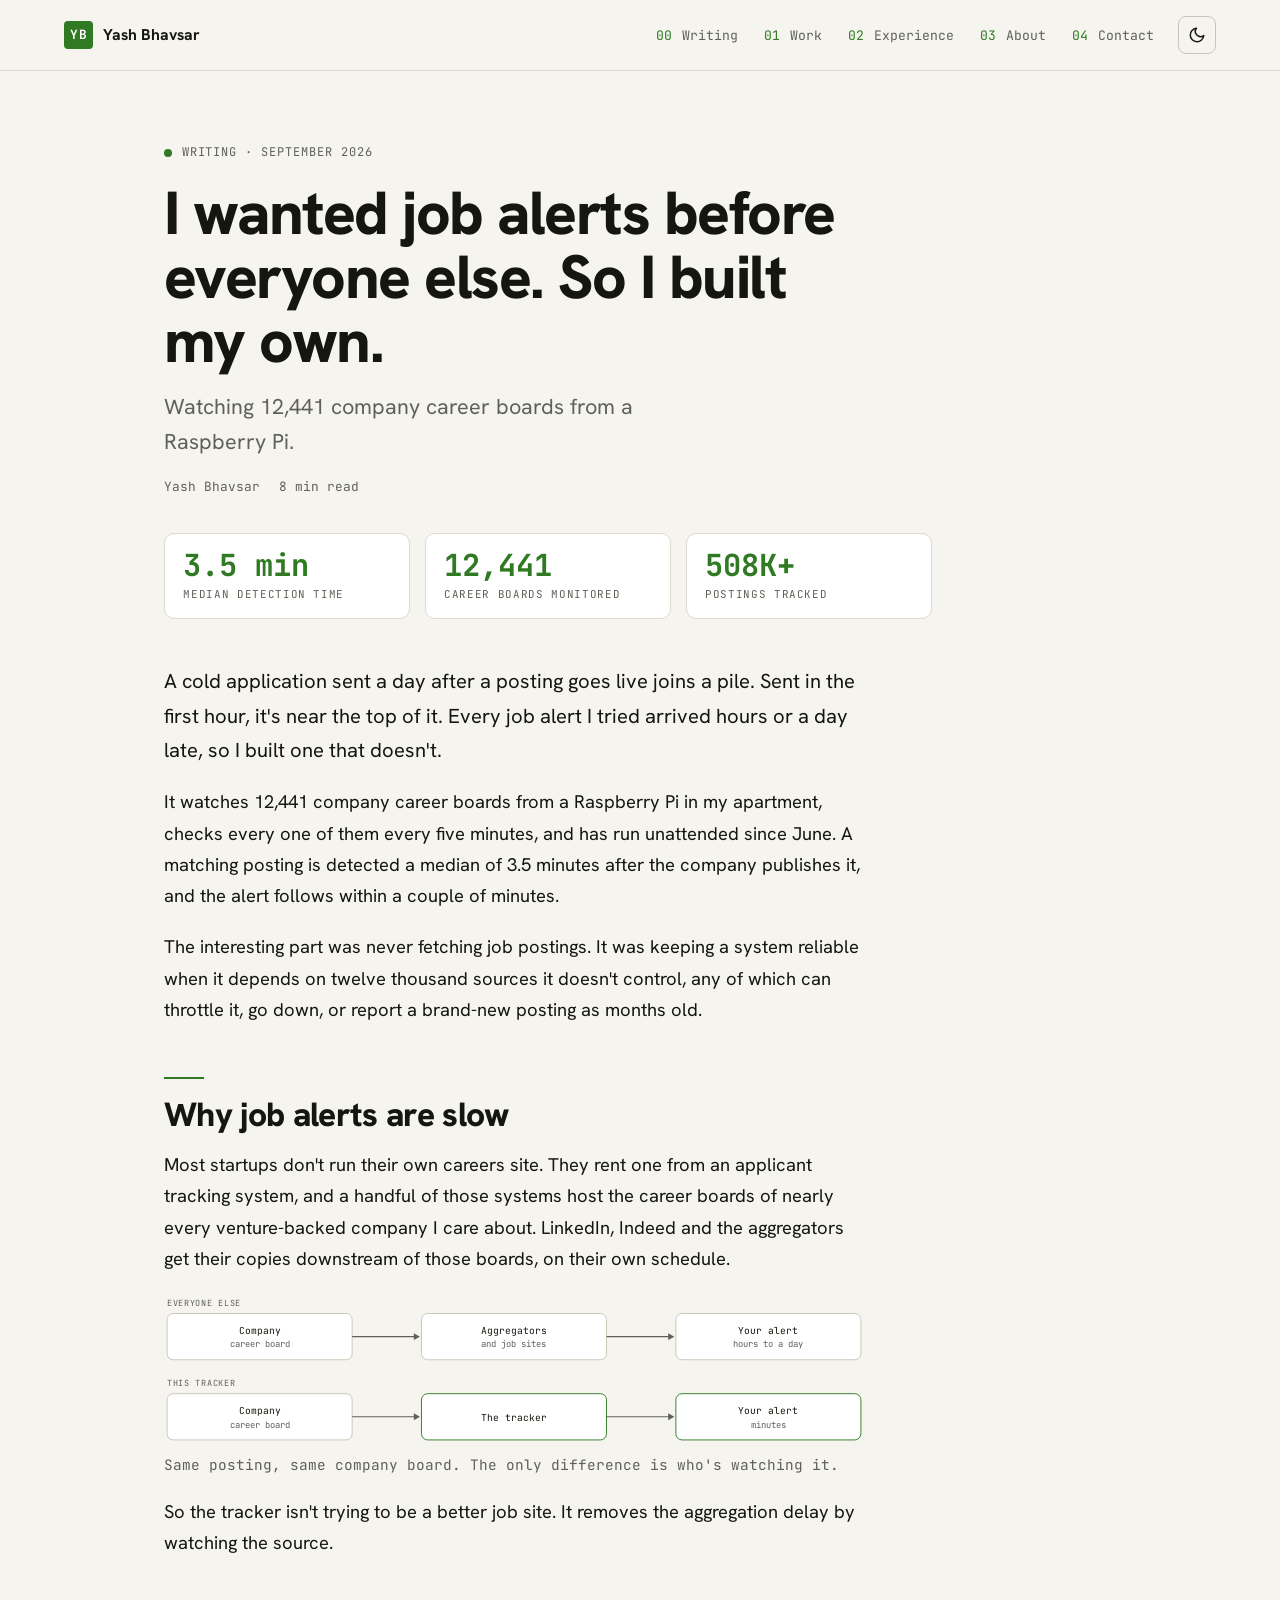
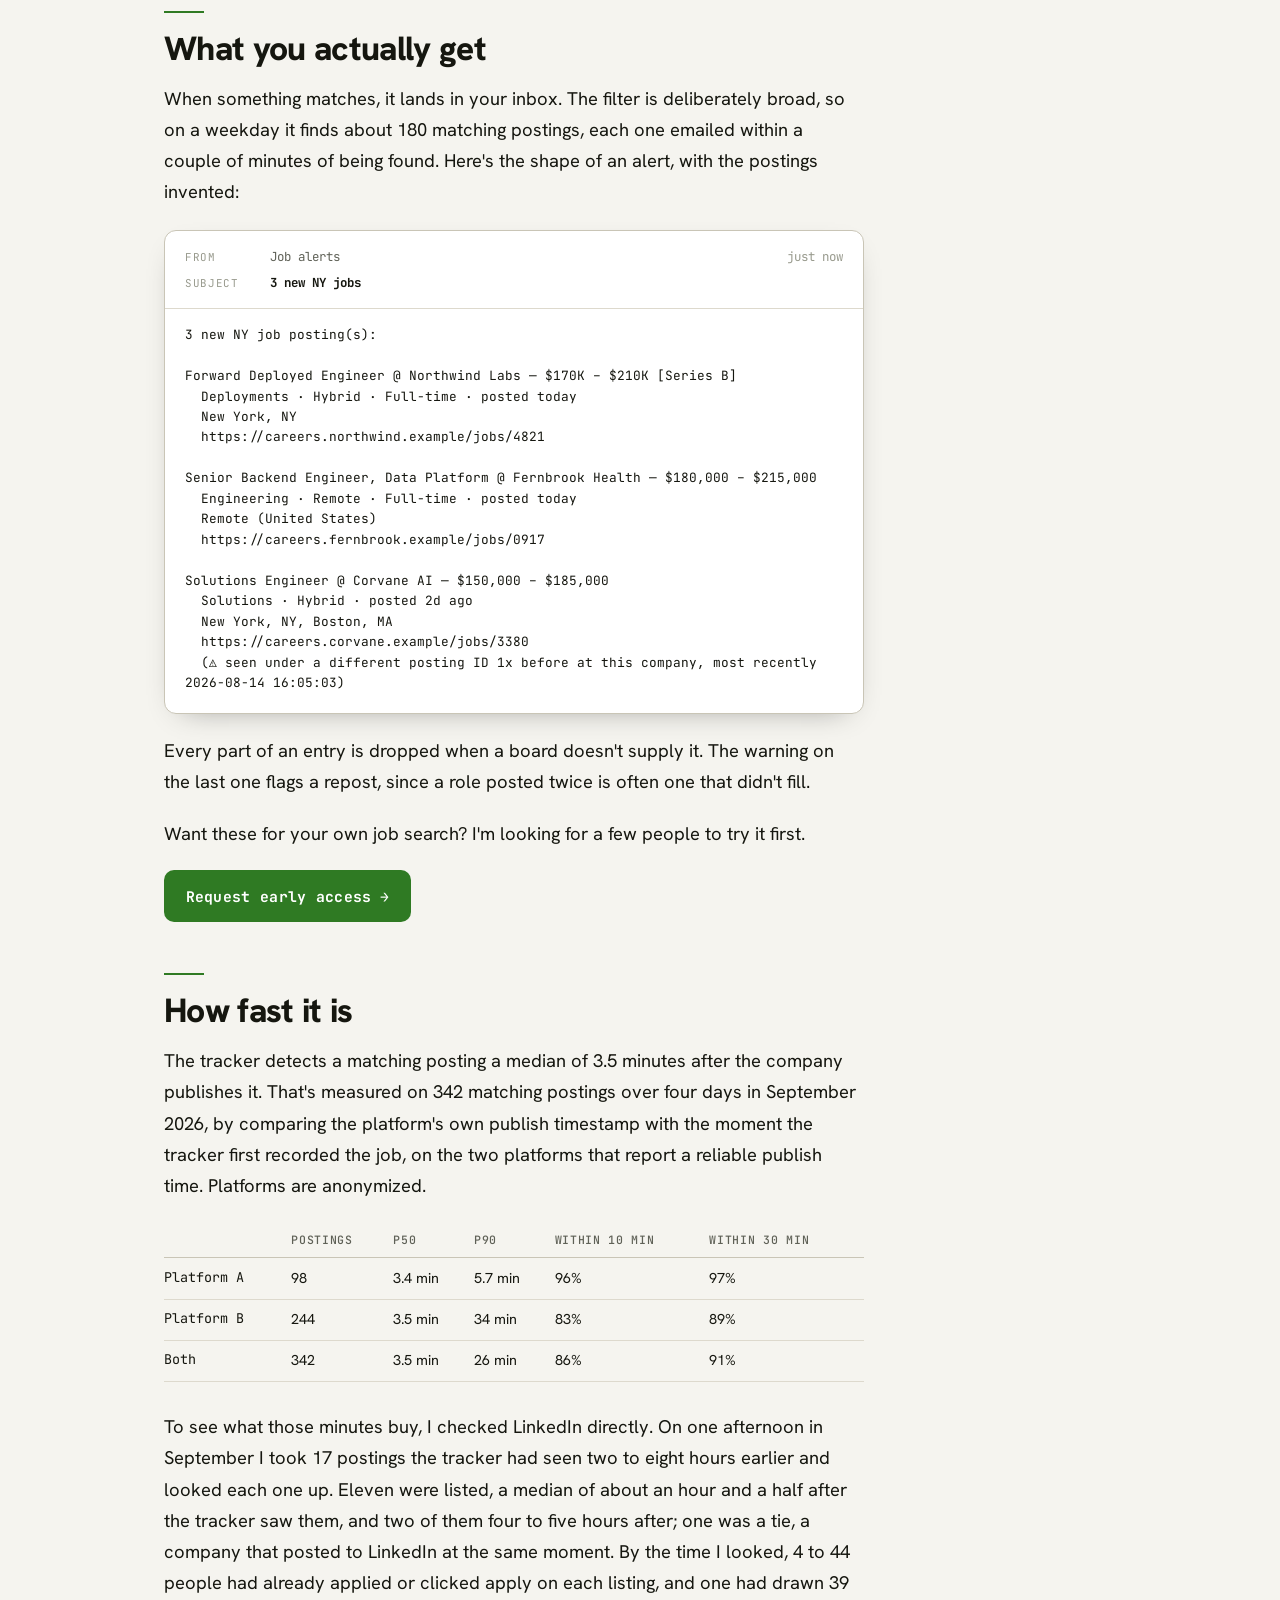
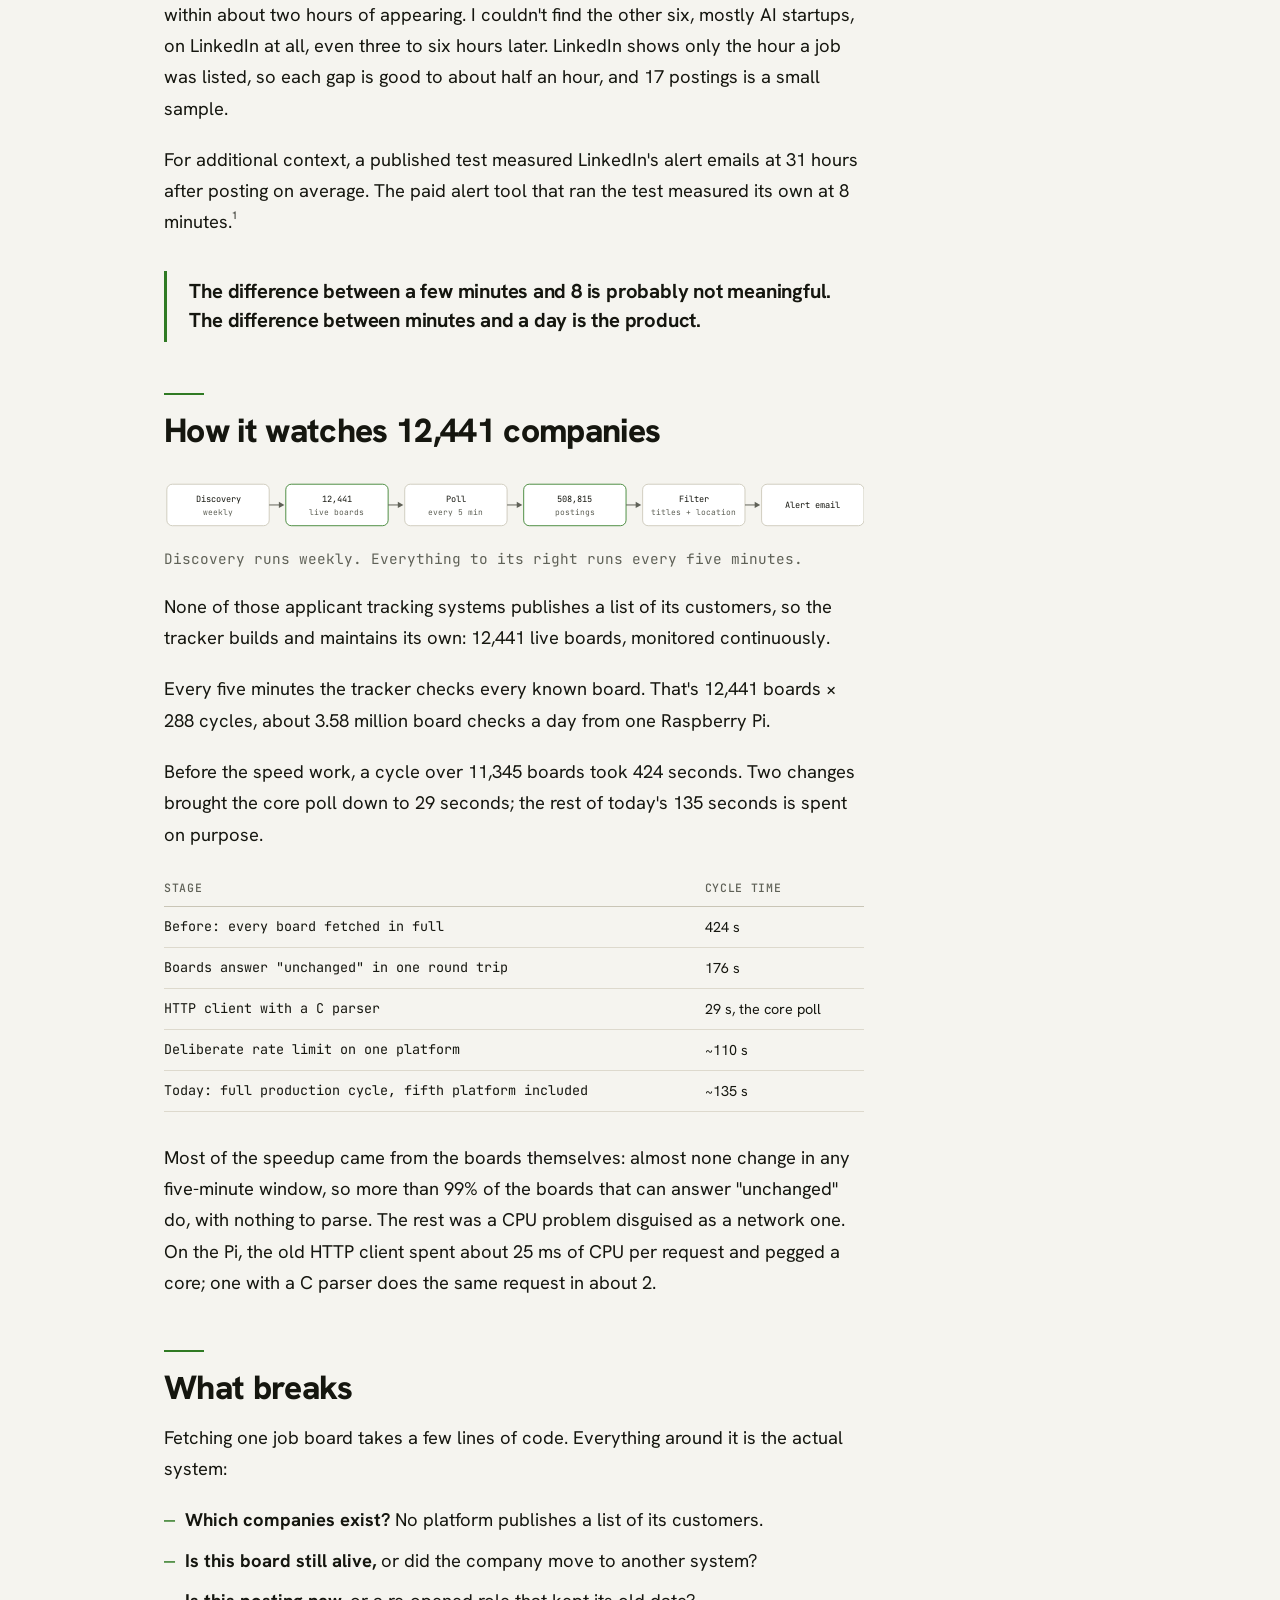
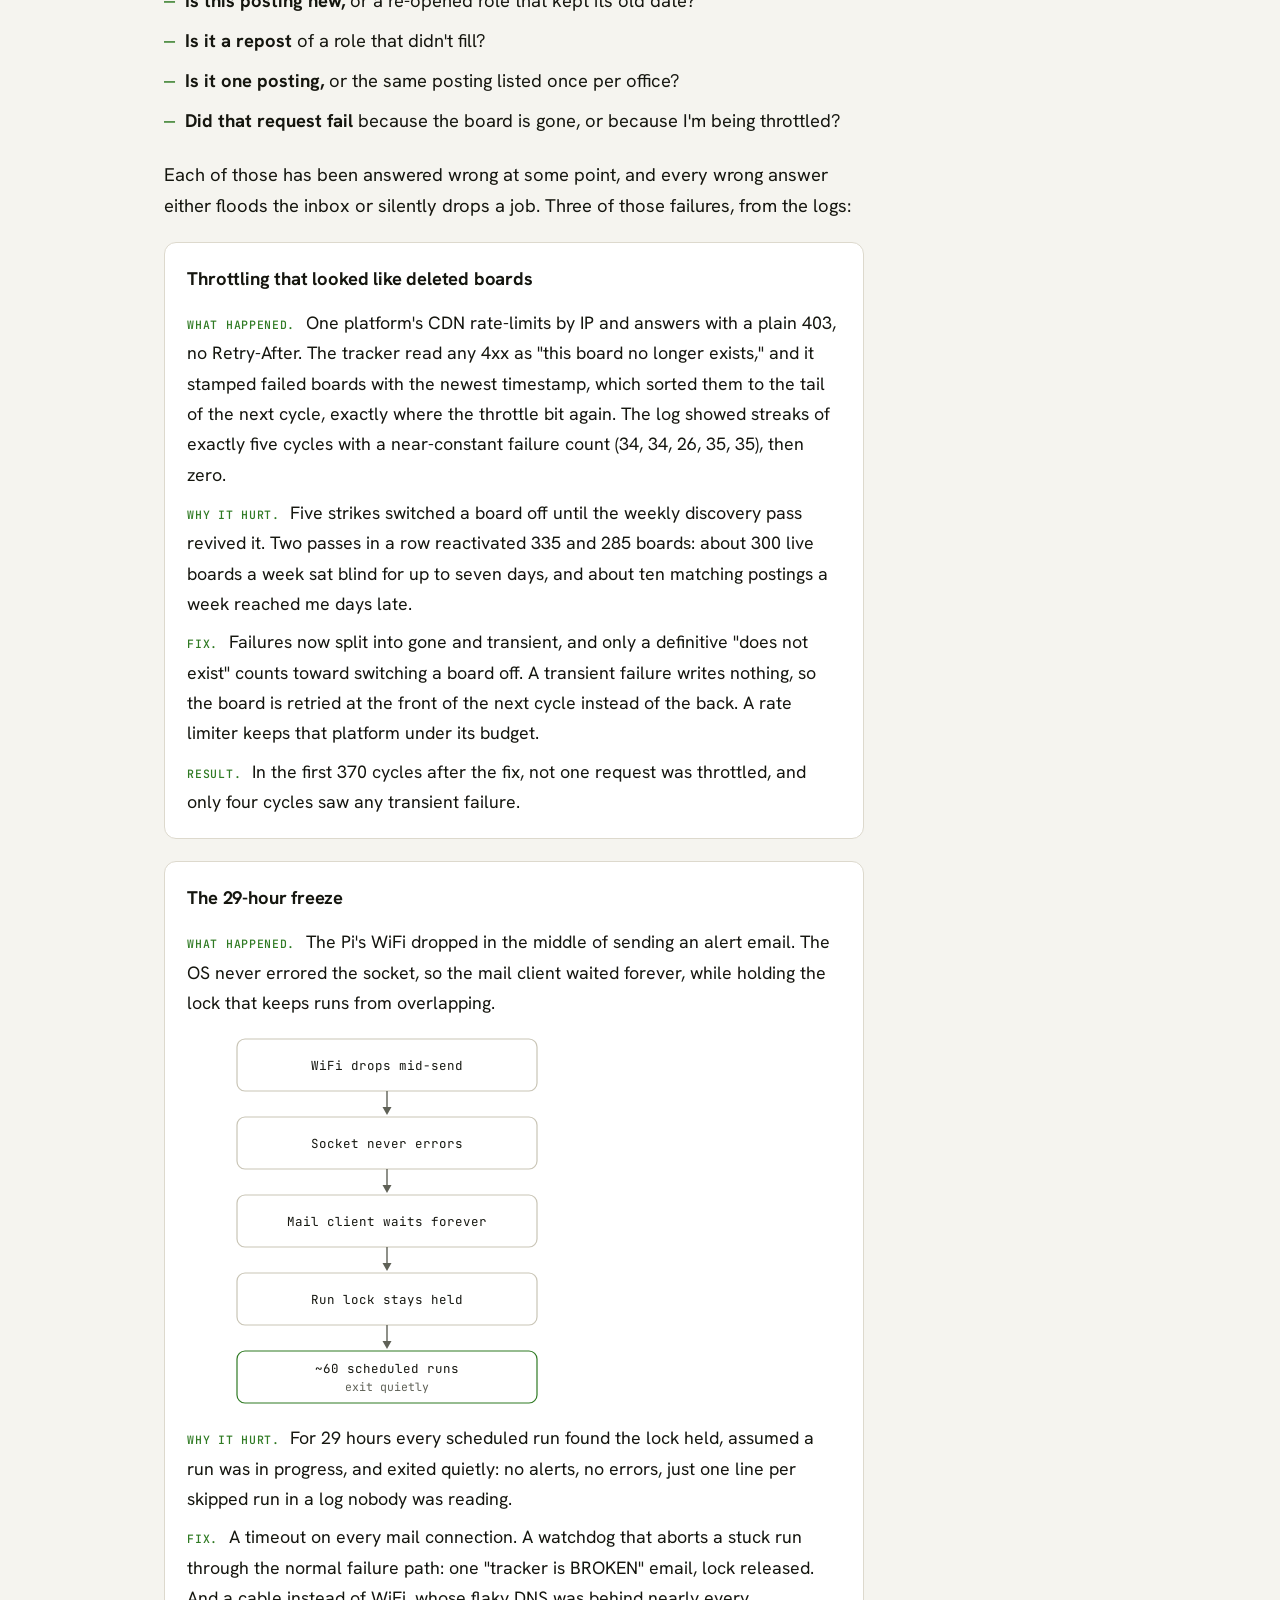
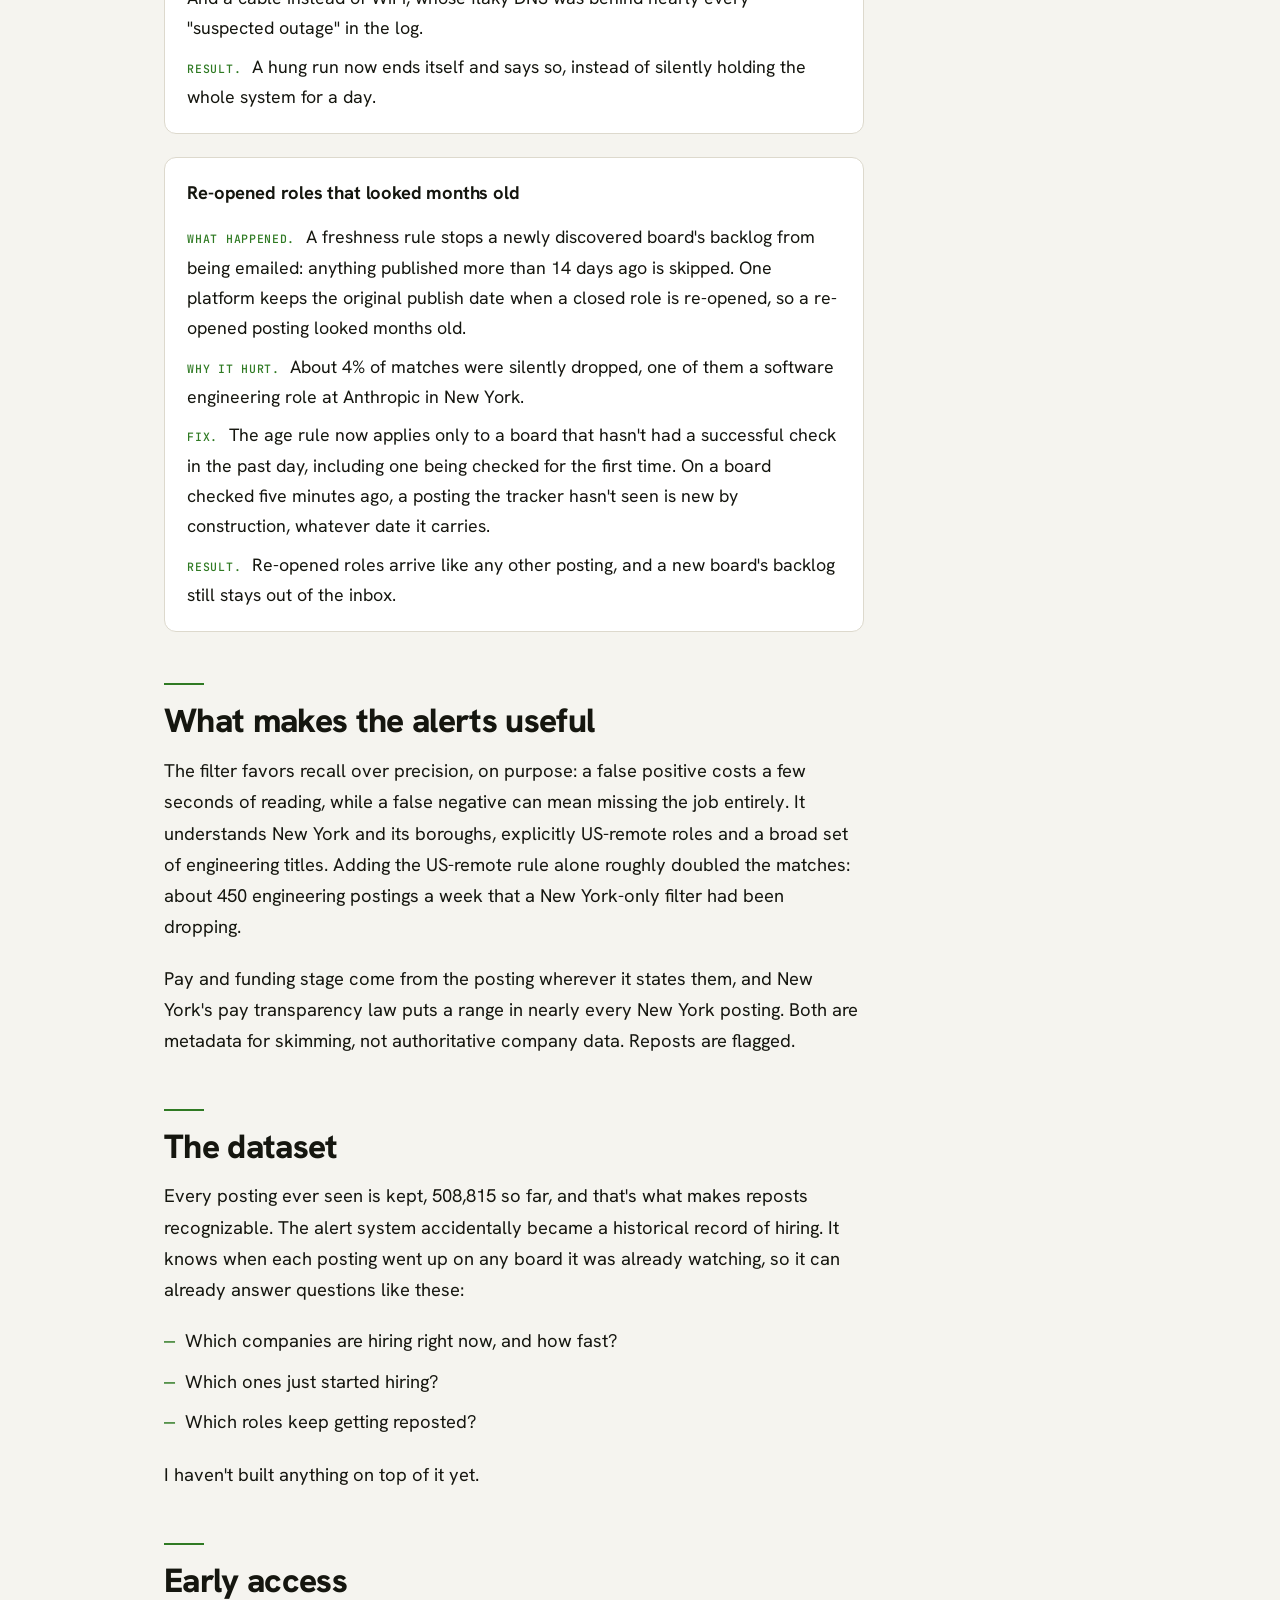
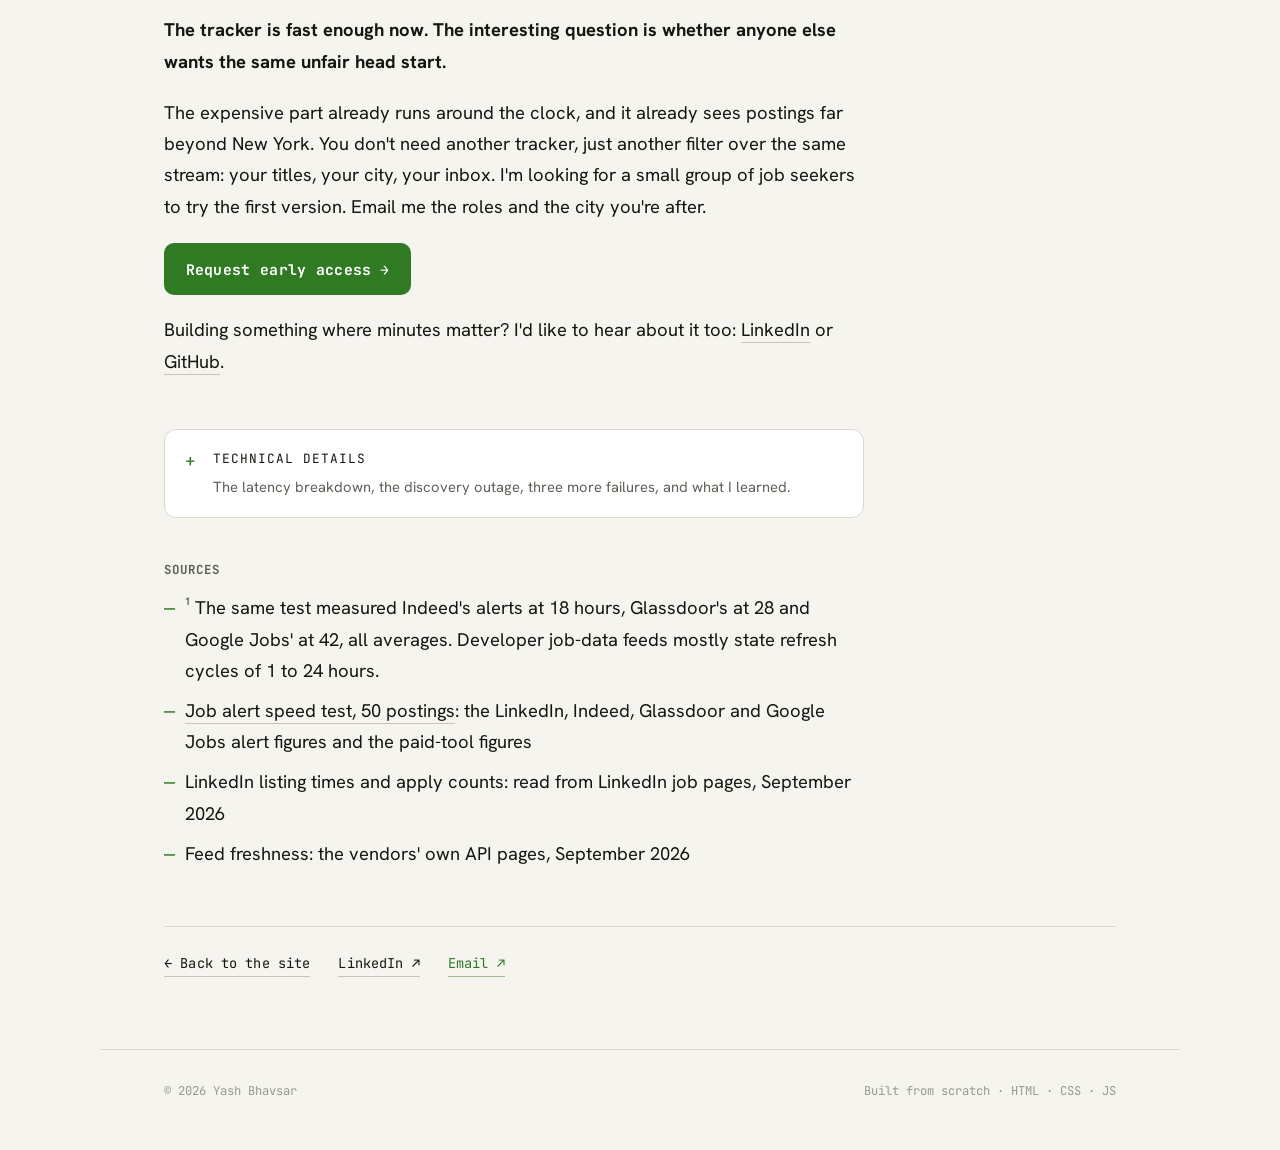
==== writing/job-boards-raspberry-pi/index.html @ 315de235 "Add writing: I wanted job alerts before everyone else A long-form post on the job-alert tracker (3.5" ====
<!DOCTYPE html>
<html lang="en">
<head>
    <meta charset="UTF-8">
    <meta name="viewport" content="width=device-width, initial-scale=1.0">

    <title>I wanted job alerts before everyone else. So I built my own. — Yash Bhavsar</title>
    <meta name="description" content="A job alert system that sees new postings a median of 3.5 minutes after they are published, about an hour and a half before LinkedIn listed them in a spot check, on a single Raspberry Pi. What it does, how fast, and everything that broke.">
    <meta name="author" content="Yash Bhavsar">
    <link rel="canonical" href="https://yashexe.github.io/writing/job-boards-raspberry-pi/">

    <meta name="theme-color" content="#f5f4ef" media="(prefers-color-scheme: light)">
    <meta name="theme-color" content="#0b0c0e" media="(prefers-color-scheme: dark)">

    <meta property="og:type" content="article">
    <meta property="og:url" content="https://yashexe.github.io/writing/job-boards-raspberry-pi/">
    <meta property="og:title" content="I wanted job alerts before everyone else. So I built my own.">
    <meta property="og:description" content="New job postings a median of 3.5 minutes after they go live, about an hour and a half before LinkedIn listed them in a spot check, from a Raspberry Pi. What it does and everything that broke.">
    <meta property="og:image" content="https://yashexe.github.io/assets/personal/YashBhavsar.png">
    <meta property="article:published_time" content="2026-09-23">
    <meta name="twitter:card" content="summary">
    <meta name="twitter:title" content="I wanted job alerts before everyone else. So I built my own.">
    <meta name="twitter:description" content="New job postings a median of 3.5 minutes after they go live, from a Raspberry Pi. What it does and everything that broke.">

    <link rel="icon" href="../../assets/favicon.ico" sizes="32x32">
    <link rel="icon" type="image/svg+xml" href="../../assets/favicon.svg">
    <link rel="apple-touch-icon" href="../../assets/apple-touch-icon.png">

    <link rel="preconnect" href="https://fonts.googleapis.com">
    <link rel="preconnect" href="https://fonts.gstatic.com" crossorigin>
    <link href="https://fonts.googleapis.com/css2?family=Hanken+Grotesk:wght@400;500;600;700;800&family=JetBrains+Mono:wght@400;500;700&display=swap" rel="stylesheet">

    <link rel="stylesheet" href="../../styles/style.css?v=20260923">
    <link rel="stylesheet" href="../../styles/post.css?v=20260924">

    <script>
        (function () {
            try {
                var stored = localStorage.getItem('theme');
                var theme = stored || (window.matchMedia('(prefers-color-scheme: light)').matches ? 'light' : 'dark');
                document.documentElement.setAttribute('data-theme', theme);
            } catch (e) { /* localStorage unavailable */ }
        })();
    </script>

    <script type="application/ld+json">
    {
        "@context": "https://schema.org",
        "@type": "BlogPosting",
        "headline": "I wanted job alerts before everyone else. So I built my own.",
        "datePublished": "2026-09-23",
        "author": { "@type": "Person", "name": "Yash Bhavsar", "url": "https://yashexe.github.io/" },
        "url": "https://yashexe.github.io/writing/job-boards-raspberry-pi/"
    }
    </script>

    <script src="../../scripts/main.js" defer></script>
</head>
<body>
    <a class="skip-link" href="#post">Skip to content</a>

    <header class="nav" id="top">
        <a class="nav__logo" href="../../" aria-label="Yash Bhavsar — home">
            <span class="nav__logo-mark">YB</span>
            <span class="nav__logo-text">Yash Bhavsar</span>
        </a>
        <nav class="nav__links" aria-label="Primary">
            <a href="../../#writing"><span class="nav__num">00</span> Writing</a>
            <a href="../../#work"><span class="nav__num">01</span> Work</a>
            <a href="../../#experience"><span class="nav__num">02</span> Experience</a>
            <a href="../../#about"><span class="nav__num">03</span> About</a>
            <a href="../../#contact"><span class="nav__num">04</span> Contact</a>
        </nav>
        <button class="theme-toggle" type="button" aria-label="Toggle dark mode" title="Toggle dark mode">
            <svg class="icon-sun" viewBox="0 0 24 24" width="18" height="18" aria-hidden="true" fill="none" stroke="currentColor" stroke-width="2" stroke-linecap="round" stroke-linejoin="round"><circle cx="12" cy="12" r="5"></circle><line x1="12" y1="1" x2="12" y2="3"></line><line x1="12" y1="21" x2="12" y2="23"></line><line x1="4.22" y1="4.22" x2="5.64" y2="5.64"></line><line x1="18.36" y1="18.36" x2="19.78" y2="19.78"></line><line x1="1" y1="12" x2="3" y2="12"></line><line x1="21" y1="12" x2="23" y2="12"></line><line x1="4.22" y1="19.78" x2="5.64" y2="18.36"></line><line x1="18.36" y1="5.64" x2="19.78" y2="4.22"></line></svg>
            <svg class="icon-moon" viewBox="0 0 24 24" width="18" height="18" aria-hidden="true" fill="none" stroke="currentColor" stroke-width="2" stroke-linecap="round" stroke-linejoin="round"><path d="M21 12.79A9 9 0 1 1 11.21 3 7 7 0 0 0 21 12.79z"></path></svg>
        </button>
    </header>

    <main>
        <article class="post" id="post">
            <header class="post__head">
                <p class="eyebrow"><span class="dot"></span>Writing · September 2026</p>
                <h1 class="post__title">I wanted job alerts before everyone else. So I built my own.</h1>
                <p class="post__dek">Watching 12,441 company career boards from a Raspberry Pi.</p>
                <p class="post__meta"><span>Yash Bhavsar</span><span>8 min read</span></p>
                <dl class="post__stats" aria-label="Key numbers">
                    <div class="post__stat"><dt>median detection time</dt><dd>3.5 min</dd></div>
                    <div class="post__stat"><dt>career boards monitored</dt><dd>12,441</dd></div>
                    <div class="post__stat"><dt>postings tracked</dt><dd>508K+</dd></div>
                </dl>
            </header>
            <div class="post__body">
<p>A cold application sent a day after a posting goes live joins a pile. Sent in the first hour, it's near the top of it. Every job alert I tried arrived hours or a day late, so I built one that doesn't.</p>
<p>It watches 12,441 company career boards from a Raspberry Pi in my apartment, checks every one of them every five minutes, and has run unattended since June. A matching posting is detected a median of 3.5 minutes after the company publishes it, and the alert follows within a couple of minutes.</p>
<p>The interesting part was never fetching job postings. It was keeping a system reliable when it depends on twelve thousand sources it doesn't control, any of which can throttle it, go down, or report a brand-new posting as months old.</p>
<h2>Why job alerts are slow</h2>
<p>Most startups don't run their own careers site. They rent one from an applicant tracking system, and a handful of those systems host the career boards of nearly every venture-backed company I care about. LinkedIn, Indeed and the aggregators get their copies downstream of those boards, on their own schedule.</p>
<svg class="flow flow--wide" viewBox="0 0 908 196" role="img" aria-label="Everyone else: company career board, then aggregators and job sites, then your alert, hours to a day. This tracker: company career board, then the tracker, then your alert, in minutes."><text class="flow__label" x="4" y="14">EVERYONE ELSE</text><rect class="flow__box" x="4" y="24" width="240" height="60" rx="8"/><text class="flow__text" x="124.0" y="50.0" text-anchor="middle">Company</text><text class="flow__text flow__text--sub" x="124.0" y="68.0" text-anchor="middle">career board</text><rect class="flow__box" x="334" y="24" width="240" height="60" rx="8"/><text class="flow__text" x="454.0" y="50.0" text-anchor="middle">Aggregators</text><text class="flow__text flow__text--sub" x="454.0" y="68.0" text-anchor="middle">and job sites</text><rect class="flow__box" x="664" y="24" width="240" height="60" rx="8"/><text class="flow__text" x="784.0" y="50.0" text-anchor="middle">Your alert</text><text class="flow__text flow__text--sub" x="784.0" y="68.0" text-anchor="middle">hours to a day</text><line class="flow__arrow" x1="244" y1="54.0" x2="325" y2="54.0"/><path class="flow__head" d="M324,49.5 L332,54.0 L324,58.5 z"/><line class="flow__arrow" x1="574" y1="54.0" x2="655" y2="54.0"/><path class="flow__head" d="M654,49.5 L662,54.0 L654,58.5 z"/><text class="flow__label" x="4" y="118">THIS TRACKER</text><rect class="flow__box" x="4" y="128" width="240" height="60" rx="8"/><text class="flow__text" x="124.0" y="154.0" text-anchor="middle">Company</text><text class="flow__text flow__text--sub" x="124.0" y="172.0" text-anchor="middle">career board</text><rect class="flow__box flow__box--db" x="334" y="128" width="240" height="60" rx="8"/><text class="flow__text" x="454.0" y="163.0" text-anchor="middle">The tracker</text><rect class="flow__box flow__box--db" x="664" y="128" width="240" height="60" rx="8"/><text class="flow__text" x="784.0" y="154.0" text-anchor="middle">Your alert</text><text class="flow__text flow__text--sub" x="784.0" y="172.0" text-anchor="middle">minutes</text><line class="flow__arrow" x1="244" y1="158.0" x2="325" y2="158.0"/><path class="flow__head" d="M324,153.5 L332,158.0 L324,162.5 z"/><line class="flow__arrow" x1="574" y1="158.0" x2="655" y2="158.0"/><path class="flow__head" d="M654,153.5 L662,158.0 L654,162.5 z"/></svg><svg class="flow flow--tall" viewBox="0 0 360 300" role="img" aria-label="Everyone else: company career board, then aggregators and job sites, then your alert, hours to a day. This tracker: company career board, then the tracker, then your alert, in minutes."><text class="flow__label" x="6" y="16">EVERYONE ELSE</text><rect class="flow__box" x="6" y="28" width="160" height="64" rx="8"/><text class="flow__text" x="86.0" y="56.0" text-anchor="middle">Company</text><text class="flow__text flow__text--sub" x="86.0" y="74.0" text-anchor="middle">career board</text><rect class="flow__box" x="6" y="128" width="160" height="64" rx="8"/><text class="flow__text" x="86.0" y="156.0" text-anchor="middle">Aggregators</text><text class="flow__text flow__text--sub" x="86.0" y="174.0" text-anchor="middle">and job sites</text><rect class="flow__box" x="6" y="228" width="160" height="64" rx="8"/><text class="flow__text" x="86.0" y="256.0" text-anchor="middle">Your alert</text><text class="flow__text flow__text--sub" x="86.0" y="274.0" text-anchor="middle">hours to a day</text><line class="flow__arrow" x1="86.0" y1="92" x2="86.0" y2="119"/><path class="flow__head" d="M81.5,118 L86.0,126 L90.5,118 z"/><line class="flow__arrow" x1="86.0" y1="192" x2="86.0" y2="219"/><path class="flow__head" d="M81.5,218 L86.0,226 L90.5,218 z"/><text class="flow__label" x="194" y="16">THIS TRACKER</text><rect class="flow__box" x="194" y="28" width="160" height="64" rx="8"/><text class="flow__text" x="274.0" y="56.0" text-anchor="middle">Company</text><text class="flow__text flow__text--sub" x="274.0" y="74.0" text-anchor="middle">career board</text><rect class="flow__box flow__box--db" x="194" y="128" width="160" height="64" rx="8"/><text class="flow__text" x="274.0" y="165.0" text-anchor="middle">The tracker</text><rect class="flow__box flow__box--db" x="194" y="228" width="160" height="64" rx="8"/><text class="flow__text" x="274.0" y="256.0" text-anchor="middle">Your alert</text><text class="flow__text flow__text--sub" x="274.0" y="274.0" text-anchor="middle">minutes</text><line class="flow__arrow" x1="274.0" y1="92" x2="274.0" y2="119"/><path class="flow__head" d="M269.5,118 L274.0,126 L278.5,118 z"/><line class="flow__arrow" x1="274.0" y1="192" x2="274.0" y2="219"/><path class="flow__head" d="M269.5,218 L274.0,226 L278.5,218 z"/></svg>
<p class="flow__caption">Same posting, same company board. The only difference is who's watching it.</p>
<p>So the tracker isn't trying to be a better job site. It removes the aggregation delay by watching the source.</p>
<h2>What you actually get</h2>
<p>When something matches, it lands in your inbox. The filter is deliberately broad, so on a weekday it finds about 180 matching postings, each one emailed within a couple of minutes of being found. Here's the shape of an alert, with the postings invented:</p>
<figure class="email" aria-label="Example alert email, postings invented"><div class="email__head"><div class="email__row"><span class="email__k">From</span><span>Job alerts</span><span class="email__when">just now</span></div><div class="email__row"><span class="email__k">Subject</span><span class="email__subject">3 new NY jobs</span></div></div><pre class="email__body"><code>3 new NY job posting(s):

Forward Deployed Engineer @ Northwind Labs — $170K – $210K [Series B]
  Deployments · Hybrid · Full-time · posted today
  New York, NY
  https://careers.northwind.example/jobs/4821

Senior Backend Engineer, Data Platform @ Fernbrook Health — $180,000 – $215,000
  Engineering · Remote · Full-time · posted today
  Remote (United States)
  https://careers.fernbrook.example/jobs/0917

Solutions Engineer @ Corvane AI — $150,000 – $185,000
  Solutions · Hybrid · posted 2d ago
  New York, NY, Boston, MA
  https://careers.corvane.example/jobs/3380
  (⚠ seen under a different posting ID 1x before at this company, most recently 2026-08-14 16:05:03)
</code></pre></figure>
<p>Every part of an entry is dropped when a board doesn't supply it. The warning on the last one flags a repost, since a role posted twice is often one that didn't fill.</p>
<p>Want these for your own job search? I'm looking for a few people to try it first.</p>
<p class="cta-wrap"><a class="cta" href="mailto:yashbhavsar3602@gmail.com?subject=Early%20access&amp;body=Roles%3A%20%0ACity%3A%20">Request early access <span aria-hidden="true">→</span></a></p>
<h2>How fast it is</h2>
<p>The tracker detects a matching posting a median of 3.5 minutes after the company publishes it. That's measured on 342 matching postings over four days in September 2026, by comparing the platform's own publish timestamp with the moment the tracker first recorded the job, on the two platforms that report a reliable publish time. Platforms are anonymized.</p>
<div class="table-wrap"><table>
<thead>
<tr>
<th></th>
<th>Postings</th>
<th>p50</th>
<th>p90</th>
<th>Within 10 min</th>
<th>Within 30 min</th>
</tr>
</thead>
<tbody>
<tr>
<td>Platform A</td>
<td>98</td>
<td>3.4 min</td>
<td>5.7 min</td>
<td>96%</td>
<td>97%</td>
</tr>
<tr>
<td>Platform B</td>
<td>244</td>
<td>3.5 min</td>
<td>34 min</td>
<td>83%</td>
<td>89%</td>
</tr>
<tr>
<td>Both</td>
<td>342</td>
<td>3.5 min</td>
<td>26 min</td>
<td>86%</td>
<td>91%</td>
</tr>
</tbody>
</table></div>
<p>To see what those minutes buy, I checked LinkedIn directly. On one afternoon in September I took 17 postings the tracker had seen two to eight hours earlier and looked each one up. Eleven were listed, a median of about an hour and a half after the tracker saw them, and two of them four to five hours after; one was a tie, a company that posted to LinkedIn at the same moment. By the time I looked, 4 to 44 people had already applied or clicked apply on each listing, and one had drawn 39 within about two hours of appearing. I couldn't find the other six, mostly AI startups, on LinkedIn at all, even three to six hours later. LinkedIn shows only the hour a job was listed, so each gap is good to about half an hour, and 17 postings is a small sample.</p>
<p>For additional context, a published test measured LinkedIn's alert emails at 31 hours after posting on average. The paid alert tool that ran the test measured its own at 8 minutes.¹</p>
<blockquote>
<p><strong>The difference between a few minutes and 8 is probably not meaningful. The difference between minutes and a day is the product.</strong></p>
</blockquote>
<h2>How it watches 12,441 companies</h2>
<svg class="flow flow--wide" viewBox="0 0 1012 104" role="img" aria-label="Weekly discovery feeds 12,441 live boards, polled every 5 minutes into 508,815 recorded postings, filtered by title and location into an alert email."><rect class="flow__box" x="4" y="22" width="148" height="60" rx="8"/><text class="flow__text" x="78.0" y="48.0" text-anchor="middle">Discovery</text><text class="flow__text flow__text--sub" x="78.0" y="66.0" text-anchor="middle">weekly</text><rect class="flow__box flow__box--db" x="176" y="22" width="148" height="60" rx="8"/><text class="flow__text" x="250.0" y="48.0" text-anchor="middle">12,441</text><text class="flow__text flow__text--sub" x="250.0" y="66.0" text-anchor="middle">live boards</text><rect class="flow__box" x="348" y="22" width="148" height="60" rx="8"/><text class="flow__text" x="422.0" y="48.0" text-anchor="middle">Poll</text><text class="flow__text flow__text--sub" x="422.0" y="66.0" text-anchor="middle">every 5 min</text><rect class="flow__box flow__box--db" x="520" y="22" width="148" height="60" rx="8"/><text class="flow__text" x="594.0" y="48.0" text-anchor="middle">508,815</text><text class="flow__text flow__text--sub" x="594.0" y="66.0" text-anchor="middle">postings</text><rect class="flow__box" x="692" y="22" width="148" height="60" rx="8"/><text class="flow__text" x="766.0" y="48.0" text-anchor="middle">Filter</text><text class="flow__text flow__text--sub" x="766.0" y="66.0" text-anchor="middle">titles + location</text><rect class="flow__box" x="864" y="22" width="148" height="60" rx="8"/><text class="flow__text" x="938.0" y="57.0" text-anchor="middle">Alert email</text><line class="flow__arrow" x1="152" y1="52.0" x2="167" y2="52.0"/><path class="flow__head" d="M166,47.5 L174,52.0 L166,56.5 z"/><line class="flow__arrow" x1="324" y1="52.0" x2="339" y2="52.0"/><path class="flow__head" d="M338,47.5 L346,52.0 L338,56.5 z"/><line class="flow__arrow" x1="496" y1="52.0" x2="511" y2="52.0"/><path class="flow__head" d="M510,47.5 L518,52.0 L510,56.5 z"/><line class="flow__arrow" x1="668" y1="52.0" x2="683" y2="52.0"/><path class="flow__head" d="M682,47.5 L690,52.0 L682,56.5 z"/><line class="flow__arrow" x1="840" y1="52.0" x2="855" y2="52.0"/><path class="flow__head" d="M854,47.5 L862,52.0 L854,56.5 z"/></svg><svg class="flow flow--tall" viewBox="0 0 300 472" role="img" aria-label="Weekly discovery feeds 12,441 live boards, polled every 5 minutes into 508,815 recorded postings, filtered by title and location into an alert email."><rect class="flow__box" x="40" y="8" width="220" height="56" rx="8"/><text class="flow__text" x="150.0" y="32.0" text-anchor="middle">Discovery</text><text class="flow__text flow__text--sub" x="150.0" y="50.0" text-anchor="middle">weekly</text><rect class="flow__box flow__box--db" x="40" y="88" width="220" height="56" rx="8"/><text class="flow__text" x="150.0" y="112.0" text-anchor="middle">12,441</text><text class="flow__text flow__text--sub" x="150.0" y="130.0" text-anchor="middle">live boards</text><rect class="flow__box" x="40" y="168" width="220" height="56" rx="8"/><text class="flow__text" x="150.0" y="192.0" text-anchor="middle">Poll</text><text class="flow__text flow__text--sub" x="150.0" y="210.0" text-anchor="middle">every 5 min</text><rect class="flow__box flow__box--db" x="40" y="248" width="220" height="56" rx="8"/><text class="flow__text" x="150.0" y="272.0" text-anchor="middle">508,815</text><text class="flow__text flow__text--sub" x="150.0" y="290.0" text-anchor="middle">postings</text><rect class="flow__box" x="40" y="328" width="220" height="56" rx="8"/><text class="flow__text" x="150.0" y="352.0" text-anchor="middle">Filter</text><text class="flow__text flow__text--sub" x="150.0" y="370.0" text-anchor="middle">titles + location</text><rect class="flow__box" x="40" y="408" width="220" height="56" rx="8"/><text class="flow__text" x="150.0" y="441.0" text-anchor="middle">Alert email</text><line class="flow__arrow" x1="150.0" y1="64" x2="150.0" y2="79"/><path class="flow__head" d="M145.5,78 L150.0,86 L154.5,78 z"/><line class="flow__arrow" x1="150.0" y1="144" x2="150.0" y2="159"/><path class="flow__head" d="M145.5,158 L150.0,166 L154.5,158 z"/><line class="flow__arrow" x1="150.0" y1="224" x2="150.0" y2="239"/><path class="flow__head" d="M145.5,238 L150.0,246 L154.5,238 z"/><line class="flow__arrow" x1="150.0" y1="304" x2="150.0" y2="319"/><path class="flow__head" d="M145.5,318 L150.0,326 L154.5,318 z"/><line class="flow__arrow" x1="150.0" y1="384" x2="150.0" y2="399"/><path class="flow__head" d="M145.5,398 L150.0,406 L154.5,398 z"/></svg>
<p class="flow__caption">Discovery runs weekly. Everything to its right runs every five minutes.</p>
<p>None of those applicant tracking systems publishes a list of its customers, so the tracker builds and maintains its own: 12,441 live boards, monitored continuously.</p>
<p>Every five minutes the tracker checks every known board. That's 12,441 boards × 288 cycles, about 3.58 million board checks a day from one Raspberry Pi.</p>
<p>Before the speed work, a cycle over 11,345 boards took 424 seconds. Two changes brought the core poll down to 29 seconds; the rest of today's 135 seconds is spent on purpose.</p>
<div class="table-wrap"><table>
<thead>
<tr>
<th>Stage</th>
<th>Cycle time</th>
</tr>
</thead>
<tbody>
<tr>
<td>Before: every board fetched in full</td>
<td>424 s</td>
</tr>
<tr>
<td>Boards answer "unchanged" in one round trip</td>
<td>176 s</td>
</tr>
<tr>
<td>HTTP client with a C parser</td>
<td>29 s, the core poll</td>
</tr>
<tr>
<td>Deliberate rate limit on one platform</td>
<td>~110 s</td>
</tr>
<tr>
<td>Today: full production cycle, fifth platform included</td>
<td>~135 s</td>
</tr>
</tbody>
</table></div>
<p>Most of the speedup came from the boards themselves: almost none change in any five-minute window, so more than 99% of the boards that can answer "unchanged" do, with nothing to parse. The rest was a CPU problem disguised as a network one. On the Pi, the old HTTP client spent about 25 ms of CPU per request and pegged a core; one with a C parser does the same request in about 2.</p>
<h2>What breaks</h2>
<p>Fetching one job board takes a few lines of code. Everything around it is the actual system:</p>
<ul>
<li><strong>Which companies exist?</strong> No platform publishes a list of its customers.</li>
<li><strong>Is this board still alive,</strong> or did the company move to another system?</li>
<li><strong>Is this posting new,</strong> or a re-opened role that kept its old date?</li>
<li><strong>Is it a repost</strong> of a role that didn't fill?</li>
<li><strong>Is it one posting,</strong> or the same posting listed once per office?</li>
<li><strong>Did that request fail</strong> because the board is gone, or because I'm being throttled?</li>
</ul>
<p>Each of those has been answered wrong at some point, and every wrong answer either floods the inbox or silently drops a job. Three of those failures, from the logs:</p>
<div class="incident">
<h3>Throttling that looked like deleted boards</h3>
<ul>
<li><strong>What happened.</strong> One platform's CDN rate-limits by IP and answers with a plain 403, no Retry-After. The tracker read any 4xx as "this board no longer exists," and it stamped failed boards with the newest timestamp, which sorted them to the tail of the next cycle, exactly where the throttle bit again. The log showed streaks of exactly five cycles with a near-constant failure count (34, 34, 26, 35, 35), then zero.</li>
<li><strong>Why it hurt.</strong> Five strikes switched a board off until the weekly discovery pass revived it. Two passes in a row reactivated 335 and 285 boards: about 300 live boards a week sat blind for up to seven days, and about ten matching postings a week reached me days late.</li>
<li><strong>Fix.</strong> Failures now split into gone and transient, and only a definitive "does not exist" counts toward switching a board off. A transient failure writes nothing, so the board is retried at the front of the next cycle instead of the back. A rate limiter keeps that platform under its budget.</li>
<li><strong>Result.</strong> In the first 370 cycles after the fix, not one request was throttled, and only four cycles saw any transient failure.</li>
</ul>
</div>
<div class="incident">
<h3>The 29-hour freeze</h3>
<ul>
<li><strong>What happened.</strong> The Pi's WiFi dropped in the middle of sending an alert email. The OS never errored the socket, so the mail client waited forever, while holding the lock that keeps runs from overlapping.</li>
</ul>
<svg class="flow flow--narrow" viewBox="0 0 400 378" role="img" aria-label="WiFi drops mid-send, the socket never errors, the mail client waits forever, the run lock stays held, and about 60 scheduled runs exit quietly."><rect class="flow__box" x="50" y="6" width="300" height="52" rx="8"/><text class="flow__text" x="200.0" y="37.0" text-anchor="middle">WiFi drops mid-send</text><rect class="flow__box" x="50" y="84" width="300" height="52" rx="8"/><text class="flow__text" x="200.0" y="115.0" text-anchor="middle">Socket never errors</text><rect class="flow__box" x="50" y="162" width="300" height="52" rx="8"/><text class="flow__text" x="200.0" y="193.0" text-anchor="middle">Mail client waits forever</text><rect class="flow__box" x="50" y="240" width="300" height="52" rx="8"/><text class="flow__text" x="200.0" y="271.0" text-anchor="middle">Run lock stays held</text><rect class="flow__box flow__box--db" x="50" y="318" width="300" height="52" rx="8"/><text class="flow__text" x="200.0" y="340.0" text-anchor="middle">~60 scheduled runs</text><text class="flow__text flow__text--sub" x="200.0" y="358.0" text-anchor="middle">exit quietly</text><line class="flow__arrow" x1="200.0" y1="58" x2="200.0" y2="75"/><path class="flow__head" d="M195.5,74 L200.0,82 L204.5,74 z"/><line class="flow__arrow" x1="200.0" y1="136" x2="200.0" y2="153"/><path class="flow__head" d="M195.5,152 L200.0,160 L204.5,152 z"/><line class="flow__arrow" x1="200.0" y1="214" x2="200.0" y2="231"/><path class="flow__head" d="M195.5,230 L200.0,238 L204.5,230 z"/><line class="flow__arrow" x1="200.0" y1="292" x2="200.0" y2="309"/><path class="flow__head" d="M195.5,308 L200.0,316 L204.5,308 z"/></svg>
<ul>
<li><strong>Why it hurt.</strong> For 29 hours every scheduled run found the lock held, assumed a run was in progress, and exited quietly: no alerts, no errors, just one line per skipped run in a log nobody was reading.</li>
<li><strong>Fix.</strong> A timeout on every mail connection. A watchdog that aborts a stuck run through the normal failure path: one "tracker is BROKEN" email, lock released. And a cable instead of WiFi, whose flaky DNS was behind nearly every "suspected outage" in the log.</li>
<li><strong>Result.</strong> A hung run now ends itself and says so, instead of silently holding the whole system for a day.</li>
</ul>
</div>
<div class="incident">
<h3>Re-opened roles that looked months old</h3>
<ul>
<li><strong>What happened.</strong> A freshness rule stops a newly discovered board's backlog from being emailed: anything published more than 14 days ago is skipped. One platform keeps the original publish date when a closed role is re-opened, so a re-opened posting looked months old.</li>
<li><strong>Why it hurt.</strong> About 4% of matches were silently dropped, one of them a software engineering role at Anthropic in New York.</li>
<li><strong>Fix.</strong> The age rule now applies only to a board that hasn't had a successful check in the past day, including one being checked for the first time. On a board checked five minutes ago, a posting the tracker hasn't seen is new by construction, whatever date it carries.</li>
<li><strong>Result.</strong> Re-opened roles arrive like any other posting, and a new board's backlog still stays out of the inbox.</li>
</ul>
</div>
<h2>What makes the alerts useful</h2>
<p>The filter favors recall over precision, on purpose: a false positive costs a few seconds of reading, while a false negative can mean missing the job entirely. It understands New York and its boroughs, explicitly US-remote roles and a broad set of engineering titles. Adding the US-remote rule alone roughly doubled the matches: about 450 engineering postings a week that a New York-only filter had been dropping.</p>
<p>Pay and funding stage come from the posting wherever it states them, and New York's pay transparency law puts a range in nearly every New York posting. Both are metadata for skimming, not authoritative company data. Reposts are flagged.</p>
<h2>The dataset</h2>
<p>Every posting ever seen is kept, 508,815 so far, and that's what makes reposts recognizable. The alert system accidentally became a historical record of hiring. It knows when each posting went up on any board it was already watching, so it can already answer questions like these:</p>
<ul>
<li>Which companies are hiring right now, and how fast?</li>
<li>Which ones just started hiring?</li>
<li>Which roles keep getting reposted?</li>
</ul>
<p>I haven't built anything on top of it yet.</p>
<h2>Early access</h2>
<p><strong>The tracker is fast enough now. The interesting question is whether anyone else wants the same unfair head start.</strong></p>
<p>The expensive part already runs around the clock, and it already sees postings far beyond New York. You don't need another tracker, just another filter over the same stream: your titles, your city, your inbox. I'm looking for a small group of job seekers to try the first version. Email me the roles and the city you're after.</p>
<p class="cta-wrap"><a class="cta" href="mailto:yashbhavsar3602@gmail.com?subject=Early%20access&amp;body=Roles%3A%20%0ACity%3A%20">Request early access <span aria-hidden="true">→</span></a></p>
<p>Building something where minutes matter? I'd like to hear about it too: <a href="https://www.linkedin.com/in/yash-bhav">LinkedIn</a> or <a href="https://github.com/yashexe">GitHub</a>.</p>
<details class="tech"><summary><span class="tech__label">Technical details</span><span class="tech__hint">The latency breakdown, the discovery outage, three more failures, and what I learned.</span></summary><div class="tech__body">
<h3>Latency by platform</h3>
<p>Platform A's number is essentially the schedule: each board is checked every five minutes, so a new posting waits two and a half minutes on average, with the platform's own edge cache adding up to about a minute on top. Platform B's slower tail is mostly on its side. Seven of its slowest postings were late because of a bug of mine, since fixed, but even without them about 14% of its postings took more than ten minutes to appear. Its responses aren't served from a cache, so its publish timestamp is probably set before a posting reaches the public board. The other platforms weren't part of this measurement.</p>
<h3>The company list</h3>
<p>A weekly discovery pass over a public, web-scale dataset produces candidate boards, and each one is checked against the live board before it's stored. The list holds 12,441 live boards, and the weekly pass now adds only one to three a week. An outside check says it's close to complete for the companies I care about: of the boards on those systems linked from three months of Hacker News "Who is hiring" threads, 87% were already on it, and the few live ones it lacked had no matching roles.</p>
<p>The list didn't start saturated. One deeper discovery pass in August found 1,466 live boards the weekly pass had never seen, Mistral AI, Whoop, Wayve and Riot Games among them. At least one live board never appears in the public dataset at all and was added by hand.</p>
<p>That same month the public dataset's query service died and stayed down for weeks. Nothing alerted: polling kept delivering from the known boards while the company list silently froze at 5,204. The service turned out to be a thin layer over static files that were still being published, so the tracker now reads those directly and depends on nothing but object storage. A discovery source that's been dead for two weeks now puts a warning in every alert email.</p>
<h3>More failures</h3>
<div class="incident">
<h3>The run the OOM killer took</h3>
<ul>
<li><strong>What happened.</strong> On the first full baseline, the run died with no traceback and no failure email. Fetches were outrunning the database writes, and completed but unprocessed responses piled up until the OOM killer took the process. One board fetched with descriptions can be tens of megabytes; the biggest I've measured are 29 MB and 41 MB.</li>
<li><strong>Why it hurt.</strong> A killed process can't report its own death. The only symptom was a cycle that never finished.</li>
<li><strong>Fix.</strong> Capping requests in flight isn't enough, because the memory lives after the fetch. Each worker now fully processes a board before fetching its next one, which caps parsed responses at the worker count. That ordering is the backpressure.</li>
<li><strong>Result.</strong> Peak memory is bounded by the worker count, whatever the boards weigh, and a cycle cut short resumes with the boards it never reached.</li>
</ul>
</div>
<div class="incident">
<h3>One row per location, not per posting</h3>
<ul>
<li><strong>What happened.</strong> The fifth platform lists a multi-location posting once per location, under the same id. One veterinary chain's board had 569 rows for 273 jobs.</li>
<li><strong>Why it hurt.</strong> The tracker de-duplicates by id, so the first version only ever judged the first location listed. 56 of the 457 matching postings in stock would have been missed, every one with its New York or US-remote location listed second or later.</li>
<li><strong>Fix.</strong> Rows are merged into one posting that carries every location.</li>
<li><strong>Result.</strong> Caught on the platform's first live cycle, before a single match was lost.</li>
</ul>
</div>
<div class="incident">
<h3>The 15-minute lockout</h3>
<ul>
<li><strong>What happened.</strong> One platform's per-board API has no "unchanged" answer, and a short burst of requests earned a 15-minute IP-wide lockout with no Retry-After.</li>
<li><strong>Why it hurt.</strong> Polling its boards one by one wasn't viable at any useful speed.</li>
<li><strong>Fix.</strong> The platform turned out to run a public search across all of its customers' postings, so the tracker walks its New York results instead: about a dozen requests a cycle.</li>
<li><strong>Result.</strong> Every New York posting from that platform's customers in about two seconds a cycle, including boards no discovery pass ever found.</li>
</ul>
</div>
<h3>Plumbing</h3>
<p>Around the poll sit incremental commits, oldest-checked boards first so an interrupted cycle resumes where it starved, and a durable queue of matches that's only cleared once the email is confirmed sent. The alert email's footer carries diagnostics, because it's the one channel that still works when the Pi won't take an SSH connection.</p>
<h3>What I learned</h3>
<ul>
<li><strong>Measure before adding coverage.</strong> When I added a third platform, its 1,805 boards turned out to add about 40 matching postings a week against about 850 from the first two, while the latency work that same week cut the cycle 14x. Every platform since has been measured with a throwaway poll first.</li>
<li><strong>A transient failure must never look like a deletion.</strong></li>
<li><strong>Bound the work you've parsed, not just the requests in flight.</strong></li>
<li><strong>On a small machine, the CPU can be the bottleneck of a network job.</strong></li>
<li><strong>Check whether a platform publishes its own feed</strong> before polling its boards one by one.</li>
<li><strong>Check whether a list is one row per posting or one row per location</strong> before trusting its counts.</li>
<li><strong>Silence is the worst failure mode.</strong> Anything that can fail quietly needs something watching it. Here that's a watchdog on every run, a warning when discovery goes stale and a warning when a feed stops answering.</li>
</ul>
</div></details>
<h3>Sources</h3>
<ul>
<li>¹ The same test measured Indeed's alerts at 18 hours, Glassdoor's at 28 and Google Jobs' at 42, all averages. Developer job-data feeds mostly state refresh cycles of 1 to 24 hours.</li>
<li><a href="https://scoutify.com/blog/best-instant-job-alert-tool/">Job alert speed test, 50 postings</a>: the LinkedIn, Indeed, Glassdoor and Google Jobs alert figures and the paid-tool figures</li>
<li>LinkedIn listing times and apply counts: read from LinkedIn job pages, September 2026</li>
<li>Feed freshness: the vendors' own API pages, September 2026</li>
</ul>
            </div>
            <footer class="post__foot">
                <a class="link-mono" href="../../">← Back to the site</a>
                <a class="link-mono" href="https://www.linkedin.com/in/yash-bhav" target="_blank" rel="noopener">LinkedIn <span aria-hidden="true">↗</span></a>
                <a class="link-mono link-mono--accent" href="mailto:yashbhavsar3602@gmail.com">Email <span aria-hidden="true">↗</span></a>
            </footer>
        </article>
    </main>

    <footer class="footer">
        <span>© <span id="year"></span> Yash Bhavsar</span>
        <span class="footer__meta">Built from scratch · HTML · CSS · JS</span>
    </footer>
</body>
</html>
---- styles/style.css ----
/* ============================================================
   Yash Bhavsar — portfolio
   "Technical dossier": near-monochrome, mono-accented, one accent.
   ============================================================ */

/* THEME TOKENS */
:root,
[data-theme="dark"] {
  --bg: #0b0c0e;
  --bg-elev: #131417;
  --text: #ededeb;
  --muted: #8c8f8b;
  --faint: #5c5f5b;
  --border: #23252a;
  --border-strong: #33363c;
  --accent: #c6f24e;
  --accent-ink: #0b0c0e;
  --nav-bg: rgba(11, 12, 14, 0.7);
}

[data-theme="light"] {
  --bg: #f5f4ef;
  --bg-elev: #ffffff;
  --text: #15160f;
  --muted: #5f6157;
  --faint: #989a8d;
  --border: #ddd9cd;
  --border-strong: #c9c5b6;
  --accent: #2f7a23;
  --accent-ink: #ffffff;
  --nav-bg: rgba(245, 244, 239, 0.72);
}

*,
*::before,
*::after {
  box-sizing: border-box;
  margin: 0;
  padding: 0;
}

:root {
  --font-sans: "Hanken Grotesk", system-ui, sans-serif;
  --font-mono: "JetBrains Mono", ui-monospace, monospace;
  --container: 1080px;
  --pad: clamp(1.25rem, 5vw, 4rem);
}

html {
  scroll-behavior: smooth;
  -webkit-text-size-adjust: 100%;
}

@media (prefers-reduced-motion: reduce) {
  html { scroll-behavior: auto; }
}

body {
  background: var(--bg);
  color: var(--text);
  font-family: var(--font-sans);
  font-size: clamp(1rem, 0.96rem + 0.2vw, 1.0625rem);
  line-height: 1.6;
  -webkit-font-smoothing: antialiased;
  text-rendering: optimizeLegibility;
  transition: background-color 0.4s ease, color 0.4s ease;
  overflow-x: hidden;
}

::selection {
  background: var(--accent);
  color: var(--accent-ink);
}

a {
  color: inherit;
  text-decoration: none;
}

strong { font-weight: 700; color: var(--text); }

.skip-link {
  position: absolute;
  left: -999px;
  top: 0;
  z-index: 100;
  padding: 0.6rem 1rem;
  background: var(--accent);
  color: var(--accent-ink);
  font-family: var(--font-mono);
  font-size: 0.8rem;
}
.skip-link:focus { left: 0.5rem; top: 0.5rem; }

/* shared label / eyebrow */
.eyebrow {
  font-family: var(--font-mono);
  font-size: 0.75rem;
  letter-spacing: 0.08em;
  text-transform: uppercase;
  color: var(--muted);
  display: flex;
  align-items: center;
  gap: 0.6rem;
}

.dot {
  width: 8px;
  height: 8px;
  border-radius: 50%;
  background: var(--accent);
  box-shadow: 0 0 0 0 var(--accent);
  animation: pulse 2.6s ease-in-out infinite;
}

@keyframes pulse {
  0%, 100% { box-shadow: 0 0 0 0 color-mix(in srgb, var(--accent) 55%, transparent); }
  50% { box-shadow: 0 0 0 6px color-mix(in srgb, var(--accent) 0%, transparent); }
}

.num {
  font-family: var(--font-mono);
  color: var(--accent);
  font-weight: 500;
}

/* mono link */
.link-mono {
  font-family: var(--font-mono);
  font-size: 0.85rem;
  letter-spacing: 0.01em;
  color: var(--text);
  padding-bottom: 2px;
  border-bottom: 1px solid var(--border-strong);
  transition: color 0.2s ease, border-color 0.2s ease;
}
.link-mono:hover { color: var(--accent); border-color: var(--accent); }
.link-mono--accent { color: var(--accent); border-color: color-mix(in srgb, var(--accent) 45%, transparent); }
.link-mono--accent:hover { border-color: var(--accent); }

/* ---------- NAV ---------- */
.nav {
  position: sticky;
  top: 0;
  z-index: 50;
  display: flex;
  align-items: center;
  justify-content: space-between;
  gap: 1rem;
  padding: 1rem var(--pad);
  background: var(--nav-bg);
  backdrop-filter: saturate(140%) blur(12px);
  -webkit-backdrop-filter: saturate(140%) blur(12px);
  border-bottom: 1px solid var(--border);
}

.nav__logo {
  display: flex;
  align-items: center;
  gap: 0.6rem;
  font-weight: 700;
}
.nav__logo-mark {
  font-family: var(--font-mono);
  font-weight: 700;
  font-size: 0.8rem;
  color: var(--accent-ink);
  background: var(--accent);
  padding: 0.25rem 0.4rem;
  border-radius: 4px;
  letter-spacing: 0.02em;
}
.nav__logo-text { font-size: 0.98rem; }

.nav__links {
  display: flex;
  gap: 1.6rem;
  margin-left: auto;
  margin-right: 0.5rem;
}
.nav__links a {
  font-family: var(--font-mono);
  font-size: 0.82rem;
  color: var(--muted);
  transition: color 0.2s ease;
}
.nav__links a:hover { color: var(--text); }
.nav__num { color: var(--accent); margin-right: 0.15rem; }

.theme-toggle {
  display: inline-flex;
  align-items: center;
  justify-content: center;
  width: 38px;
  height: 38px;
  background: transparent;
  border: 1px solid var(--border-strong);
  border-radius: 8px;
  color: var(--text);
  cursor: pointer;
  transition: border-color 0.2s ease, color 0.2s ease, background 0.2s ease;
}
.theme-toggle:hover { border-color: var(--accent); color: var(--accent); }
.theme-toggle .icon-sun { display: none; }
.theme-toggle .icon-moon { display: block; }
[data-theme="dark"] .theme-toggle .icon-sun { display: block; }
[data-theme="dark"] .theme-toggle .icon-moon { display: none; }

/* ---------- LAYOUT ---------- */
main { display: block; }

.hero,
.section {
  max-width: var(--container);
  margin: 0 auto;
  padding-left: var(--pad);
  padding-right: var(--pad);
}

/* ---------- HERO ---------- */
.hero {
  padding-top: clamp(4rem, 12vh, 9rem);
  padding-bottom: clamp(4rem, 12vh, 8rem);
}
.hero__headline {
  font-size: clamp(2.3rem, 1.2rem + 5vw, 4.5rem);
  line-height: 1.04;
  letter-spacing: -0.025em;
  font-weight: 800;
  margin: 1.4rem 0 1.8rem;
  max-width: 18ch;
}
.hero__lead {
  max-width: 56ch;
  font-size: clamp(1.05rem, 1rem + 0.4vw, 1.25rem);
  color: var(--muted);
  line-height: 1.65;
}
.hero__lead strong { color: var(--text); }
.hero__links {
  display: flex;
  flex-wrap: wrap;
  gap: 1.25rem 1.75rem;
  margin-top: 2.4rem;
}

/* staggered entrance */
.hero__eyebrow,
.hero__headline,
.hero__lead,
.hero__links {
  animation: rise 0.7s cubic-bezier(0.2, 0.7, 0.2, 1) both;
}
.hero__eyebrow { animation-delay: 0.05s; }
.hero__headline { animation-delay: 0.15s; }
.hero__lead { animation-delay: 0.28s; }
.hero__links { animation-delay: 0.4s; }

@keyframes rise {
  from { opacity: 0; transform: translateY(18px); }
  to { opacity: 1; transform: none; }
}

/* ---------- SECTIONS ---------- */
.section { padding-top: clamp(3.5rem, 9vh, 6rem); padding-bottom: clamp(2rem, 6vh, 4rem); }
.section__head { margin-bottom: 2.6rem; }
.section__title {
  font-size: clamp(1.8rem, 1.2rem + 2.6vw, 2.85rem);
  line-height: 1.08;
  letter-spacing: -0.02em;
  font-weight: 800;
  margin-top: 0.8rem;
}

/* ---------- PROJECTS ---------- */
.projects { list-style: none; }

.project {
  display: grid;
  grid-template-columns: 3rem 1fr minmax(0, 13rem);
  gap: 1.5rem;
  padding: 2.4rem 0;
  border-top: 1px solid var(--border);
  transition: border-color 0.3s ease;
}
.project:last-child { border-bottom: 1px solid var(--border); }
.project:hover { border-top-color: var(--border-strong); }

.project__index span {
  font-family: var(--font-mono);
  font-size: 0.85rem;
  color: var(--faint);
  transition: color 0.25s ease;
}
.project:hover .project__index span { color: var(--accent); }

.project__heading {
  display: flex;
  align-items: baseline;
  justify-content: space-between;
  gap: 1rem;
  flex-wrap: wrap;
}
.project__title {
  font-size: clamp(1.45rem, 1.1rem + 1.5vw, 2rem);
  font-weight: 700;
  letter-spacing: -0.02em;
  line-height: 1.1;
  transition: color 0.25s ease;
}
.project:hover .project__title { color: var(--accent); }

.project__award {
  display: inline-block;
  font-family: var(--font-mono);
  font-size: 0.68rem;
  font-weight: 500;
  letter-spacing: 0.02em;
  color: var(--accent);
  border: 1px solid color-mix(in srgb, var(--accent) 45%, transparent);
  border-radius: 999px;
  padding: 0.18rem 0.55rem;
  margin-left: 0.5rem;
  vertical-align: middle;
  white-space: nowrap;
}

.project__link {
  font-family: var(--font-mono);
  font-size: 0.8rem;
  color: var(--muted);
  white-space: nowrap;
  border-bottom: 1px solid transparent;
  transition: color 0.2s ease, border-color 0.2s ease;
}
.project__link:hover { color: var(--accent); border-color: var(--accent); }

.project__tagline {
  margin-top: 0.7rem;
  font-size: 1.08rem;
  color: var(--text);
  max-width: 60ch;
}

.project__points {
  list-style: none;
  margin-top: 1.1rem;
  display: grid;
  gap: 0.55rem;
  max-width: 68ch;
}
.project__points li {
  position: relative;
  padding-left: 1.4rem;
  color: var(--muted);
  font-size: 0.98rem;
}
.project__points li::before {
  content: "—";
  position: absolute;
  left: 0;
  color: var(--faint);
  font-family: var(--font-mono);
}

.project__tags {
  list-style: none;
  display: flex;
  flex-wrap: wrap;
  gap: 0.5rem;
  margin-top: 1.4rem;
}
.project__tags li {
  font-family: var(--font-mono);
  font-size: 0.72rem;
  letter-spacing: 0.02em;
  color: var(--muted);
  padding: 0.28rem 0.6rem;
  border: 1px solid var(--border);
  border-radius: 999px;
  background: var(--bg-elev);
}

/* ---------- PROJECT VISUAL ---------- */
.project__viz {
  align-self: center;
  width: 100%;
  aspect-ratio: 4 / 3;
  padding: 0.85rem;
  border: 1px solid var(--border);
  border-radius: 10px;
  background: var(--bg-elev);
  color: var(--muted);
  overflow: hidden;
  transition: color 0.3s ease, border-color 0.3s ease;
}
.project:hover .project__viz {
  color: var(--accent);
  border-color: var(--border-strong);
}
.project__viz svg {
  display: block;
  width: 100%;
  height: 100%;
  overflow: visible;
}
.vz-grid { stroke: var(--border-strong); fill: none; }
.vz-dim  { stroke: var(--faint); fill: none; }
.vz-dimf { fill: var(--faint); stroke: none; }
.vz-sig  { stroke: currentColor; fill: none; }
.vz-sigf { fill: currentColor; stroke: none; }

/* touch / no-hover devices have no hover to trigger the accent, so show it by default */
@media (hover: none) {
  .project__viz { color: var(--accent); }
}

/* ---------- "ALSO BUILT" ---------- */
.more { margin-top: 3.5rem; }
.more__list {
  list-style: none;
  margin-top: 1.4rem;
  display: grid;
  gap: 0.5rem;
}
.more__list a {
  display: grid;
  grid-template-columns: minmax(0, 18rem) 1fr;
  gap: 0.5rem 2rem;
  align-items: baseline;
  padding: 1rem 0.75rem;
  border: 1px solid transparent;
  border-radius: 10px;
  transition: background 0.2s ease, border-color 0.2s ease;
}
.more__list a:hover { background: var(--bg-elev); border-color: var(--border); }
.more__name {
  font-family: var(--font-mono);
  font-size: 0.92rem;
  color: var(--text);
}
.more__list a:hover .more__name { color: var(--accent); }
.more__desc { color: var(--muted); font-size: 0.92rem; }

/* ---------- EXPERIENCE ---------- */
.xp-stats {
  display: grid;
  grid-template-columns: repeat(4, 1fr);
  gap: 0.9rem;
  margin-bottom: 3rem;
}
.xp-stat {
  display: flex;
  flex-direction: column;
  gap: 0.4rem;
  padding: 1.15rem 1.25rem;
  border: 1px solid var(--border);
  border-radius: 10px;
  background: var(--bg-elev);
  transition: border-color 0.25s ease;
}
.xp-stat:hover { border-color: var(--border-strong); }
.xp-stat dd {
  order: -1;
  font-family: var(--font-mono);
  font-size: clamp(1.5rem, 1.1rem + 1.6vw, 2.15rem);
  font-weight: 700;
  line-height: 1;
  color: var(--accent);
  letter-spacing: -0.01em;
}
.xp-stat dt {
  font-family: var(--font-mono);
  font-size: 0.7rem;
  text-transform: uppercase;
  letter-spacing: 0.06em;
  color: var(--muted);
  line-height: 1.45;
}

.xp { list-style: none; }
.xp__item {
  display: grid;
  grid-template-columns: 10rem 1fr;
  gap: 1.5rem;
  padding: 2.2rem 0;
  border-top: 1px solid var(--border);
  transition: border-color 0.3s ease;
}
.xp__item:last-child { border-bottom: 1px solid var(--border); }
.xp__item:hover { border-top-color: var(--border-strong); }
.xp__when span {
  font-family: var(--font-mono);
  font-size: 0.8rem;
  color: var(--faint);
  display: inline-block;
  padding-top: 0.4rem;
}
.xp__heading {
  display: flex;
  align-items: baseline;
  gap: 0.8rem;
  flex-wrap: wrap;
}
.xp__role {
  font-size: clamp(1.3rem, 1rem + 1.2vw, 1.7rem);
  font-weight: 700;
  letter-spacing: -0.02em;
  line-height: 1.15;
}
.xp__org {
  font-family: var(--font-mono);
  font-size: 0.82rem;
  color: var(--accent);
  border: 1px solid color-mix(in srgb, var(--accent) 40%, transparent);
  border-radius: 999px;
  padding: 0.14rem 0.6rem;
  white-space: nowrap;
}
.xp__summary {
  margin-top: 0.7rem;
  font-size: 1.05rem;
  color: var(--text);
  max-width: 60ch;
}
.xp__body .project__points { margin-top: 1rem; }
.xp__cta { margin-top: 2.2rem; }

@media (max-width: 860px) {
  .xp-stats { grid-template-columns: repeat(2, 1fr); }
}
@media (max-width: 720px) {
  .xp__item { grid-template-columns: 1fr; gap: 0.4rem; }
  .xp__when span { padding-top: 0; }
}

/* ---------- ABOUT ---------- */
.about {
  display: grid;
  grid-template-columns: 1.4fr 1fr;
  gap: clamp(2rem, 5vw, 4.5rem);
  align-items: start;
}
.about__main p { margin-bottom: 1.1rem; font-size: 1.1rem; max-width: 46ch; }
.about__edu { color: var(--muted); font-family: var(--font-mono); font-size: 0.9rem !important; }

.about__photo {
  width: 100%;
  max-width: 280px;
  aspect-ratio: 1 / 1;
  object-fit: cover;
  border-radius: 14px;
  border: 1px solid var(--border);
  filter: grayscale(1) contrast(1.02);
  transition: filter 0.4s ease;
  margin-bottom: 2rem;
}
.about__photo:hover { filter: grayscale(0); }

.stack { display: grid; gap: 0.9rem; }
.stack__group {
  display: grid;
  grid-template-columns: 6.5rem 1fr;
  gap: 0.75rem;
  padding-bottom: 0.9rem;
  border-bottom: 1px solid var(--border);
}
.stack__group:last-child { border-bottom: 0; }
.stack dt {
  font-family: var(--font-mono);
  font-size: 0.72rem;
  text-transform: uppercase;
  letter-spacing: 0.06em;
  color: var(--faint);
  padding-top: 0.15rem;
}
.stack dd { color: var(--text); font-size: 0.95rem; }

/* ---------- CONTACT ---------- */
.section--contact { padding-bottom: clamp(4rem, 10vh, 7rem); }
.contact__title { color: var(--text); }
.contact__email {
  display: inline-block;
  font-size: clamp(1.5rem, 1rem + 3.5vw, 3.25rem);
  font-weight: 800;
  letter-spacing: -0.02em;
  line-height: 1.1;
  border-bottom: 2px solid var(--border-strong);
  padding-bottom: 0.2rem;
  transition: color 0.25s ease, border-color 0.25s ease;
  word-break: break-word;
}
.contact__email:hover { color: var(--accent); border-color: var(--accent); }
.contact__links {
  display: flex;
  flex-wrap: wrap;
  gap: 1.25rem 1.75rem;
  margin-top: 2.2rem;
}

/* ---------- FOOTER ---------- */
.footer {
  max-width: var(--container);
  margin: 0 auto;
  padding: 2rem var(--pad) 3rem;
  border-top: 1px solid var(--border);
  display: flex;
  justify-content: space-between;
  flex-wrap: wrap;
  gap: 0.5rem;
  font-family: var(--font-mono);
  font-size: 0.76rem;
  color: var(--faint);
}

/* ---------- SCROLL REVEAL ---------- */
[data-reveal] {
  opacity: 0;
  transform: translateY(20px);
  transition: opacity 0.7s ease, transform 0.7s cubic-bezier(0.2, 0.7, 0.2, 1);
}
[data-reveal].is-visible { opacity: 1; transform: none; }

@media (prefers-reduced-motion: reduce) {
  [data-reveal] { opacity: 1; transform: none; transition: none; }
  .hero__eyebrow, .hero__headline, .hero__lead, .hero__links { animation: none; }
  .dot { animation: none; }
}

/* ---------- RESPONSIVE ---------- */
/* Below this width the side-thumbnail becomes a banner above each project */
@media (max-width: 860px) {
  .project { grid-template-columns: 3rem 1fr; }
  .project__viz {
    order: -1;
    grid-column: 1 / -1;
    width: 100%;
    max-width: 300px;
    margin-bottom: 0.4rem;
  }
}

@media (max-width: 720px) {
  .nav__logo-text { display: none; }
  .nav__links { gap: 1.1rem; }
  .nav__links a { font-size: 0.78rem; }
  .nav__num { display: none; }
  .project { grid-template-columns: 1fr; gap: 0.5rem; }
  .project__index span { font-size: 0.78rem; }
  .about { grid-template-columns: 1fr; }
  .about__side { order: -1; }
  .about__photo { max-width: 200px; }
  .more__list a { grid-template-columns: 1fr; gap: 0.3rem; }
}

@media (max-width: 460px) {
  .nav__links { display: none; }
}

/* ---------- FEATURED WRITING ---------- */
/* One card between the hero and the work list: the latest write-up, its
   three numbers set like the experience stat tiles, the whole card a link. */
.feature {
  max-width: var(--container);
  margin: 0 auto;
  padding: 0 var(--pad) clamp(1rem, 4vh, 2rem);
}
.feature__card {
  position: relative;
  display: grid;
  grid-template-columns: minmax(0, 1.45fr) minmax(0, 1fr);
  gap: 2rem 3rem;
  align-items: center;
  padding: clamp(1.4rem, 3vw, 2.4rem);
  border: 1px solid var(--border);
  border-radius: 14px;
  background:
    linear-gradient(135deg, color-mix(in srgb, var(--accent) 8%, transparent), transparent 58%),
    var(--bg-elev);
  overflow: hidden;
  transition: border-color 0.25s ease, transform 0.25s ease;
}
/* faint mono grid fading in from the right: the dossier texture */
.feature__card::before {
  content: "";
  position: absolute;
  inset: 0;
  background-image:
    linear-gradient(var(--border) 1px, transparent 1px),
    linear-gradient(90deg, var(--border) 1px, transparent 1px);
  background-size: 28px 28px;
  opacity: 0.22;
  -webkit-mask-image: linear-gradient(90deg, transparent 35%, #000);
  mask-image: linear-gradient(90deg, transparent 35%, #000);
  pointer-events: none;
}
.feature__card:hover { border-color: var(--accent); transform: translateY(-2px); }
.feature__main,
.feature__stats { position: relative; }
.feature__title {
  font-size: clamp(1.55rem, 1.1rem + 1.9vw, 2.4rem);
  line-height: 1.1;
  letter-spacing: -0.02em;
  font-weight: 800;
  margin: 0.9rem 0 0.8rem;
  max-width: 22ch;
  transition: color 0.2s ease;
}
.feature__desc {
  color: var(--muted);
  max-width: 54ch;
  line-height: 1.6;
}
.feature__cta { display: inline-block; margin-top: 1.5rem; }
.feature__cta span { display: inline-block; transition: transform 0.2s ease; }
.feature__card:hover .feature__cta span { transform: translateX(4px); }
.feature__stats {
  display: grid;
  gap: 0;
  margin: 0;
}
.feature__stat {
  display: flex;
  align-items: baseline;
  justify-content: space-between;
  gap: 1.2rem;
  padding: 0.8rem 0;
  border-top: 1px solid var(--border);
}
.feature__stat:last-child { border-bottom: 1px solid var(--border); }
.feature__stat dd {
  order: -1;
  flex: none;
  font-family: var(--font-mono);
  font-size: clamp(1.35rem, 1rem + 1.1vw, 1.9rem);
  font-weight: 700;
  line-height: 1;
  color: var(--accent);
  letter-spacing: -0.01em;
}
.feature__stat dt {
  font-family: var(--font-mono);
  font-size: 0.68rem;
  text-transform: uppercase;
  letter-spacing: 0.06em;
  color: var(--muted);
  line-height: 1.45;
  text-align: right;
  max-width: 18ch;
}
@media (max-width: 860px) {
  .feature__card { grid-template-columns: 1fr; gap: 1.6rem; }
  .feature__stat dt { text-align: right; max-width: none; }
}
@media (prefers-reduced-motion: reduce) {
  .feature__card:hover { transform: none; }
  .feature__card:hover .feature__cta span { transform: none; }
}
---- styles/post.css ----
/* ============================================================
   Writing — long-form post layout, on the same tokens as style.css
   ============================================================ */

.post {
  max-width: var(--container);
  margin: 0 auto;
  padding: clamp(3rem, 8vh, 6rem) var(--pad) clamp(3rem, 8vh, 5rem);
}
.post__head { max-width: 62rem; }
.post__title {
  font-size: clamp(2.1rem, 1.2rem + 3.8vw, 3.8rem);
  line-height: 1.05;
  letter-spacing: -0.025em;
  font-weight: 800;
  margin: 1.2rem 0 1.1rem;
  max-width: 20ch;
}
.post__meta {
  font-family: var(--font-mono);
  font-size: 0.8rem;
  color: var(--muted);
  display: flex;
  flex-wrap: wrap;
  gap: 0.4rem 1.2rem;
}
.post__body {
  max-width: 70ch;
  margin-top: 2.8rem;
  font-size: clamp(1.02rem, 1rem + 0.25vw, 1.15rem);
  line-height: 1.7;
}
.post__body h2 {
  font-size: clamp(1.5rem, 1.1rem + 1.6vw, 2.1rem);
  line-height: 1.15;
  letter-spacing: -0.02em;
  font-weight: 800;
  margin: 3.2rem 0 1rem;
}
.post__body h2::before {
  content: "";
  display: block;
  width: 2.5rem;
  height: 2px;
  background: var(--accent);
  margin-bottom: 1rem;
}
.post__body h3 {
  font-family: var(--font-mono);
  font-size: 0.78rem;
  letter-spacing: 0.08em;
  text-transform: uppercase;
  color: var(--muted);
  margin: 2.6rem 0 0.8rem;
}
.post__body p { margin: 0 0 1.25rem; }
.post__body p:first-child {
  font-size: 1.1em;
  color: var(--text);
}
.post__body strong { color: var(--text); }
.post__body a {
  color: var(--text);
  border-bottom: 1px solid var(--border-strong);
  transition: color 0.2s ease, border-color 0.2s ease;
}
.post__body a:hover { color: var(--accent); border-color: var(--accent); }
.post__body ul {
  list-style: none;
  padding: 0;
  margin: 0 0 1.4rem;
}
.post__body li {
  position: relative;
  padding-left: 1.3rem;
  margin: 0.55rem 0;
}
.post__body li::before {
  content: "—";
  position: absolute;
  left: 0;
  color: var(--accent);
  font-family: var(--font-mono);
}
.post__body code {
  font-family: var(--font-mono);
  font-size: 0.88em;
  background: var(--bg-elev);
  border: 1px solid var(--border);
  border-radius: 4px;
  padding: 0.05em 0.35em;
}

/* Tables may run wider than the prose column, up to the container. */
.table-wrap {
  width: min(62rem, 100%);
  overflow-x: auto;
  margin: 1.3rem 0 1.9rem;
  -webkit-overflow-scrolling: touch;
}
.post__body table {
  width: 100%;
  border-collapse: collapse;
  font-size: 0.9rem;
  line-height: 1.45;
}
.post__body th {
  font-family: var(--font-mono);
  font-size: 0.72rem;
  letter-spacing: 0.06em;
  text-transform: uppercase;
  font-weight: 500;
  color: var(--muted);
  text-align: left;
  padding: 0.55rem 0.8rem 0.55rem 0;
  border-bottom: 1px solid var(--border-strong);
  white-space: nowrap;
}
.post__body td {
  padding: 0.6rem 0.8rem 0.6rem 0;
  border-bottom: 1px solid var(--border);
  vertical-align: top;
  color: var(--text);
  overflow-wrap: anywhere;
}
.post__body td:first-child { font-family: var(--font-mono); font-size: 0.84rem; white-space: nowrap; }
.post__body tr:hover td { background: color-mix(in srgb, var(--bg-elev) 70%, transparent); }
@media (max-width: 720px) {
  .post__body td:first-child { white-space: normal; }
  .post__body th { white-space: normal; }
  .post__body th,
  .post__body td { padding-right: 0.55rem; }
  .post__body table { font-size: 0.86rem; }
  .post__body td:first-child { font-size: 0.8rem; }
}

/* Discovery flow diagram (inline SVG) */
.flow {
  display: block;
  width: min(62rem, 100%);
  height: auto;
  margin: 1.2rem 0 0.4rem;
}
.flow__box { fill: var(--bg-elev); stroke: var(--border-strong); stroke-width: 1.2; }
.flow__box--db { stroke: var(--accent); }
.flow__text { fill: var(--text); font-family: var(--font-mono); font-size: 12.5px; }
.flow__text--sub { fill: var(--muted); font-size: 11.5px; }
.flow__arrow { stroke: var(--muted); stroke-width: 1.4; fill: none; }
.flow__head { fill: var(--muted); }
.flow__caption { color: var(--muted); font-size: 0.9rem; font-family: var(--font-mono); margin-bottom: 1.6rem; }

.post__foot {
  margin-top: 3.5rem;
  padding-top: 1.6rem;
  border-top: 1px solid var(--border);
  display: flex;
  flex-wrap: wrap;
  gap: 1.25rem 1.75rem;
}

/* Header: dek + stat tiles */
.post__dek {
  font-size: clamp(1.1rem, 1rem + 0.5vw, 1.35rem);
  color: var(--muted);
  margin: 0 0 1.1rem;
  max-width: 46ch;
}
.post__stats {
  display: grid;
  grid-template-columns: repeat(3, minmax(0, 1fr));
  gap: 0.9rem;
  margin: 2.2rem 0 0;
  max-width: 48rem;
}
.post__stat {
  display: flex;
  flex-direction: column;
  gap: 0.4rem;
  padding: 1rem 1.15rem;
  border: 1px solid var(--border);
  border-radius: 10px;
  background: var(--bg-elev);
}
.post__stat dd {
  order: -1;
  margin: 0;
  font-family: var(--font-mono);
  font-size: clamp(1.35rem, 1rem + 1.2vw, 1.9rem);
  font-weight: 700;
  line-height: 1;
  color: var(--accent);
}
.post__stat dt {
  font-family: var(--font-mono);
  font-size: 0.68rem;
  text-transform: uppercase;
  letter-spacing: 0.06em;
  color: var(--muted);
  line-height: 1.45;
}

/* Pull quote */
.post__body blockquote {
  margin: 2rem 0;
  padding: 0.4rem 0 0.4rem 1.4rem;
  border-left: 3px solid var(--accent);
}
.post__body blockquote p {
  margin: 0;
  font-size: clamp(1.15rem, 1rem + 0.6vw, 1.45rem);
  line-height: 1.45;
  letter-spacing: -0.01em;
}

/* Sample email */
.post__body pre {
  width: min(62rem, 100%);
  margin: 1.2rem 0 1.6rem;
  padding: 1.1rem 1.25rem;
  background: var(--bg-elev);
  border: 1px solid var(--border);
  border-radius: 10px;
  font-family: var(--font-mono);
  font-size: 0.8rem;
  line-height: 1.6;
  color: var(--text);
  white-space: pre-wrap;
  overflow-wrap: anywhere;
}
.post__body pre code { background: none; border: 0; padding: 0; font-size: inherit; }

/* Incident cards */
.incident {
  margin: 1.2rem 0 1.4rem;
  padding: 1.3rem 1.4rem 0.4rem;
  border: 1px solid var(--border);
  border-radius: 12px;
  background: var(--bg-elev);
}
.post__body .incident h3 {
  margin: 0 0 0.8rem;
  font-family: var(--font-sans);
  font-size: 1.15rem;
  font-weight: 700;
  letter-spacing: -0.01em;
  text-transform: none;
  color: var(--text);
}
.incident ul { margin: 0 0 0.9rem; }
.post__body .incident li { padding-left: 0; margin: 0.5rem 0; font-size: 0.97em; }
.post__body .incident li::before { content: none; }
.post__body .incident li strong {
  margin-right: 0.35rem;
  font-family: var(--font-mono);
  font-size: 0.72rem;
  font-weight: 500;
  letter-spacing: 0.06em;
  text-transform: uppercase;
  color: var(--accent);
}
.incident .flow { margin: 0.4rem 0 0.8rem; }

/* Diagram variants: a wide layout, and a stacked one for phones */
.flow--tall { display: none; }
.flow--narrow { width: min(25rem, 100%); }
.flow__label { fill: var(--muted); font-family: var(--font-mono); font-size: 11px; letter-spacing: 0.08em; }
@media (max-width: 720px) {
  .flow--wide { display: none; }
  .flow--tall { display: block; width: min(22.5rem, 100%); }
  .post__stats { grid-template-columns: repeat(2, minmax(0, 1fr)); }
  .post__stat:last-child:nth-child(odd) { grid-column: 1 / -1; }
}

/* Email card: the sample alert, framed like a message */
.email {
  width: min(62rem, 100%);
  margin: 1.3rem 0 1.4rem;
  border: 1px solid var(--border-strong);
  border-radius: 12px;
  background: var(--bg-elev);
  overflow: hidden;
  box-shadow: 0 10px 30px -18px rgba(0, 0, 0, 0.45);
}
.email__head {
  padding: 0.8rem 1.25rem;
  border-bottom: 1px solid var(--border);
  font-family: var(--font-mono);
  font-size: 0.78rem;
  color: var(--muted);
}
.email__row { display: flex; gap: 0.8rem; align-items: baseline; padding: 0.15rem 0; }
.email__k { width: 4.5rem; flex: none; text-transform: uppercase; letter-spacing: 0.06em; font-size: 0.68rem; color: var(--faint); }
.email__subject { color: var(--text); font-weight: 700; }
.email__when { margin-left: auto; color: var(--faint); }
.post__body .email pre.email__body {
  width: 100%;
  margin: 0;
  border: 0;
  border-radius: 0;
  background: transparent;
  padding: 1rem 1.25rem 1.2rem;
}

/* Early access button */
.cta-wrap { margin: 1.6rem 0 1.8rem; }
.post__body a.cta {
  display: inline-flex;
  align-items: center;
  gap: 0.55rem;
  padding: 0.85rem 1.35rem;
  border: 0;
  border-radius: 10px;
  background: var(--accent);
  color: var(--accent-ink);
  font-family: var(--font-mono);
  font-size: 0.92rem;
  font-weight: 700;
  letter-spacing: 0.02em;
  transition: transform 0.2s ease, box-shadow 0.2s ease;
}
.post__body a.cta:hover {
  color: var(--accent-ink);
  transform: translateY(-1px);
  box-shadow: 0 8px 22px -6px color-mix(in srgb, var(--accent) 55%, transparent);
}
.post__body a.cta span { transition: transform 0.2s ease; }
.post__body a.cta:hover span { transform: translateX(3px); }

/* Technical details: collapsed by default */
details.tech {
  margin: 3.2rem 0 1rem;
  border: 1px solid var(--border);
  border-radius: 12px;
  background: var(--bg-elev);
}
details.tech > summary {
  display: flex;
  flex-direction: column;
  gap: 0.3rem;
  padding: 1.1rem 1.3rem 1.1rem 3rem;
  position: relative;
  cursor: pointer;
  list-style: none;
}
details.tech > summary::-webkit-details-marker { display: none; }
details.tech > summary::before {
  content: "+";
  position: absolute;
  left: 1.25rem;
  top: 1rem;
  font-family: var(--font-mono);
  font-size: 1.1rem;
  color: var(--accent);
}
details.tech[open] > summary::before { content: "−"; }
details.tech[open] > summary { border-bottom: 1px solid var(--border); }
.tech__label {
  font-family: var(--font-mono);
  font-size: 0.8rem;
  letter-spacing: 0.08em;
  text-transform: uppercase;
  color: var(--text);
}
.tech__hint { color: var(--muted); font-size: 0.92rem; }
.tech__body { padding: 0.2rem 1.3rem 1rem; }
.tech__body > h3:first-child { margin-top: 1.4rem; }
.tech .incident { background: var(--bg); }
@media (prefers-reduced-motion: reduce) {
  .post__body a.cta:hover, .post__body a.cta:hover span { transform: none; }
}
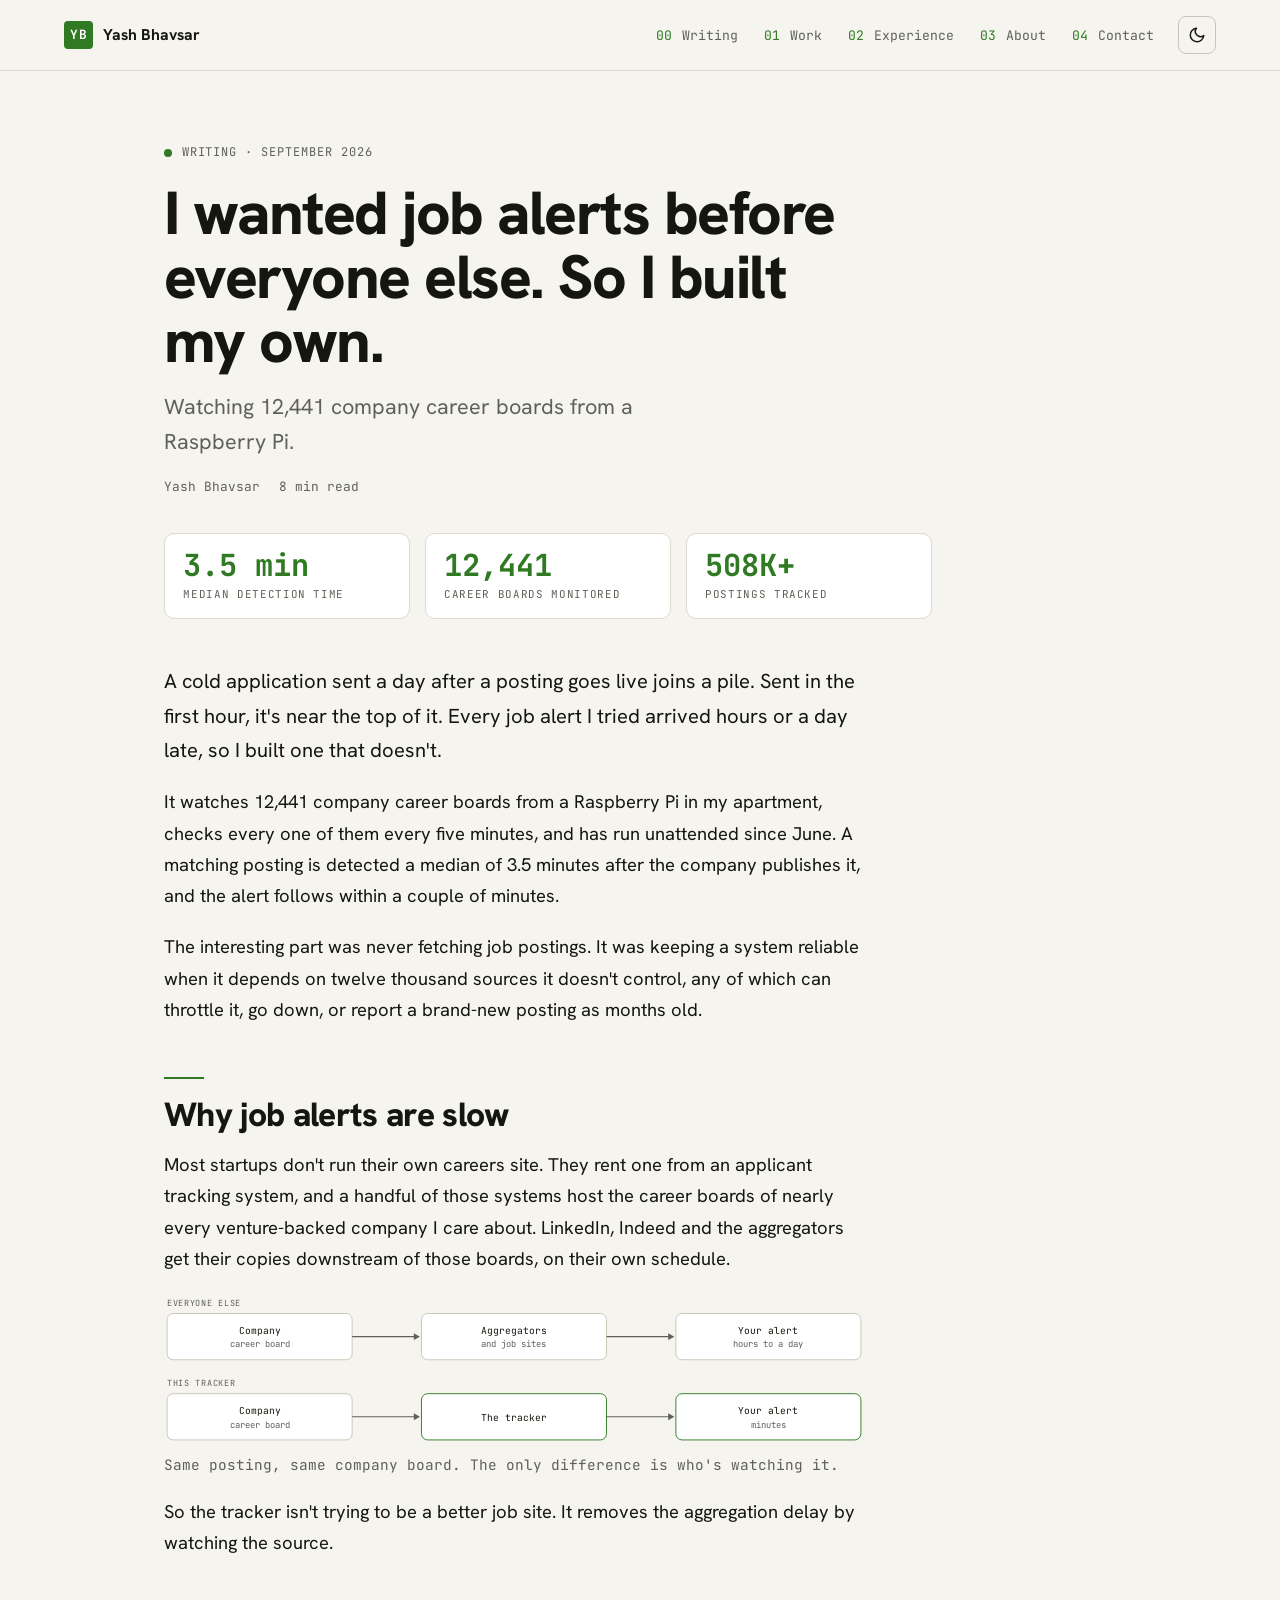
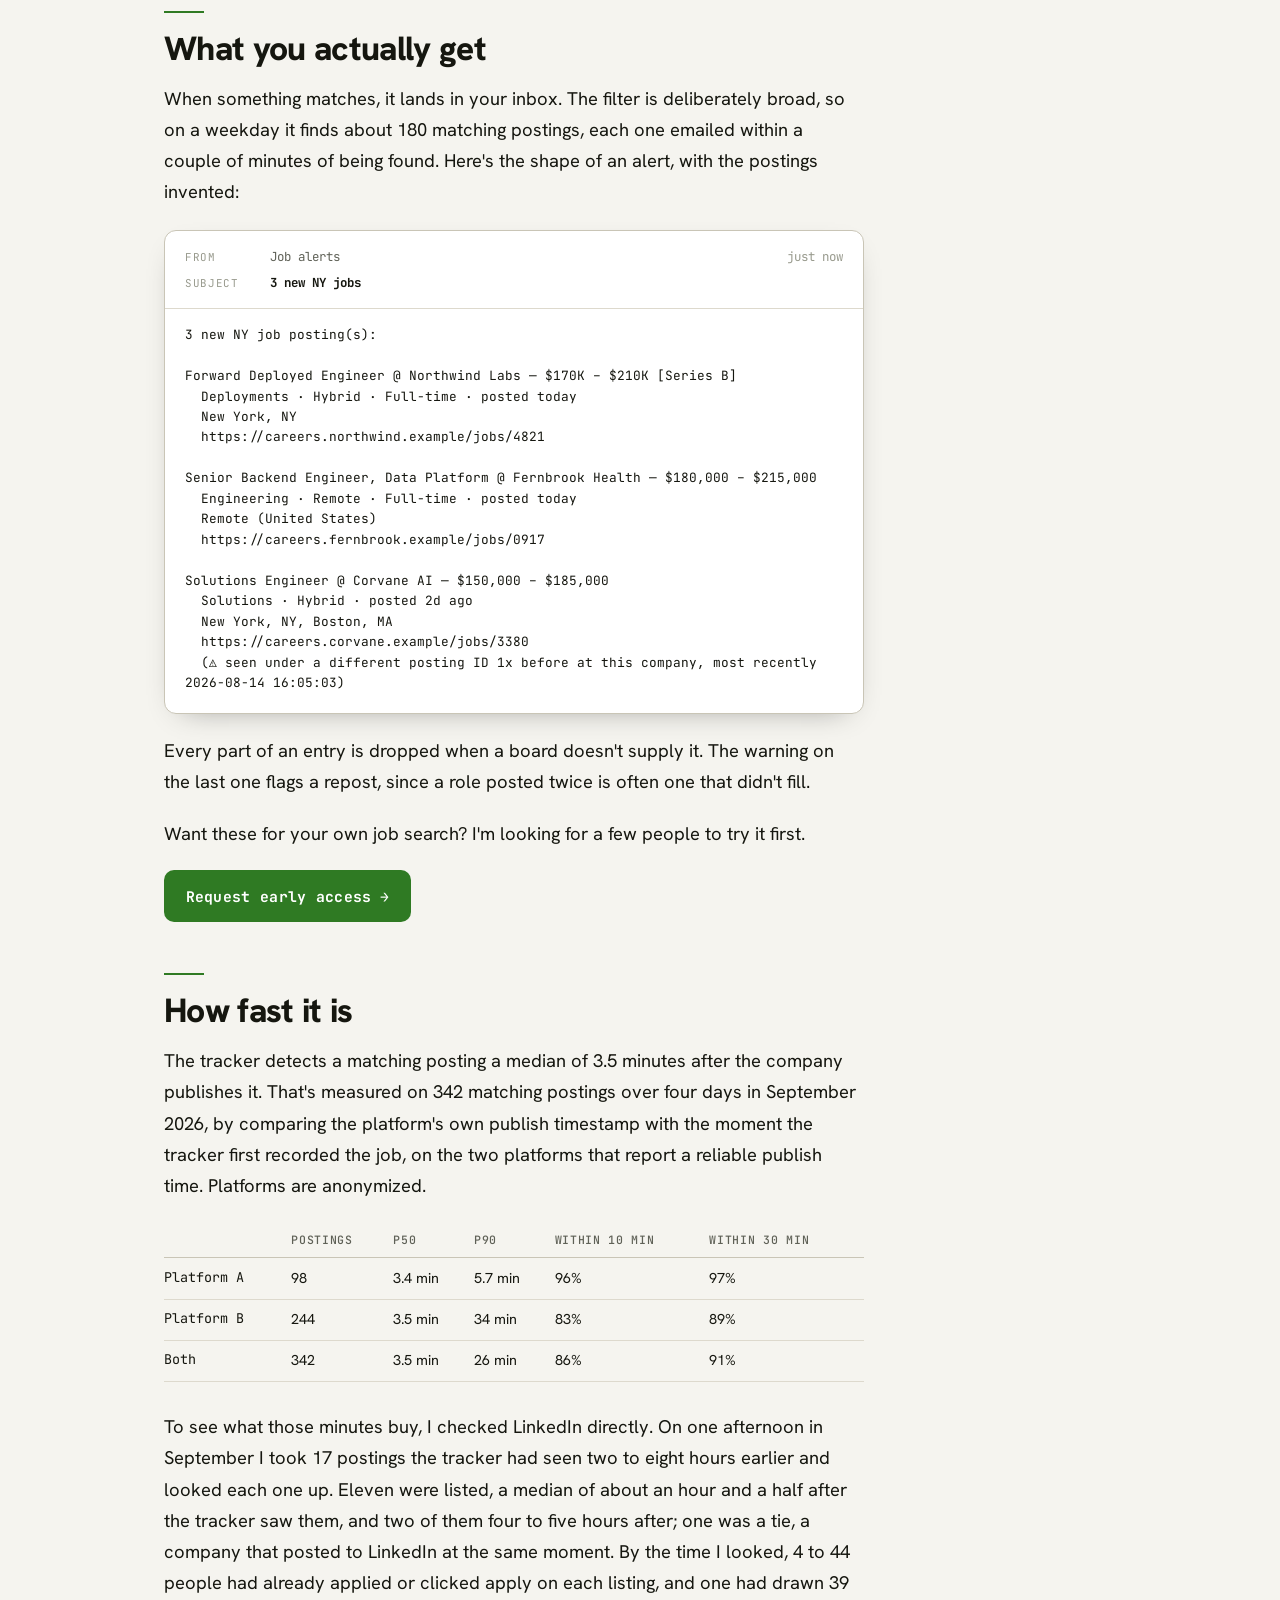
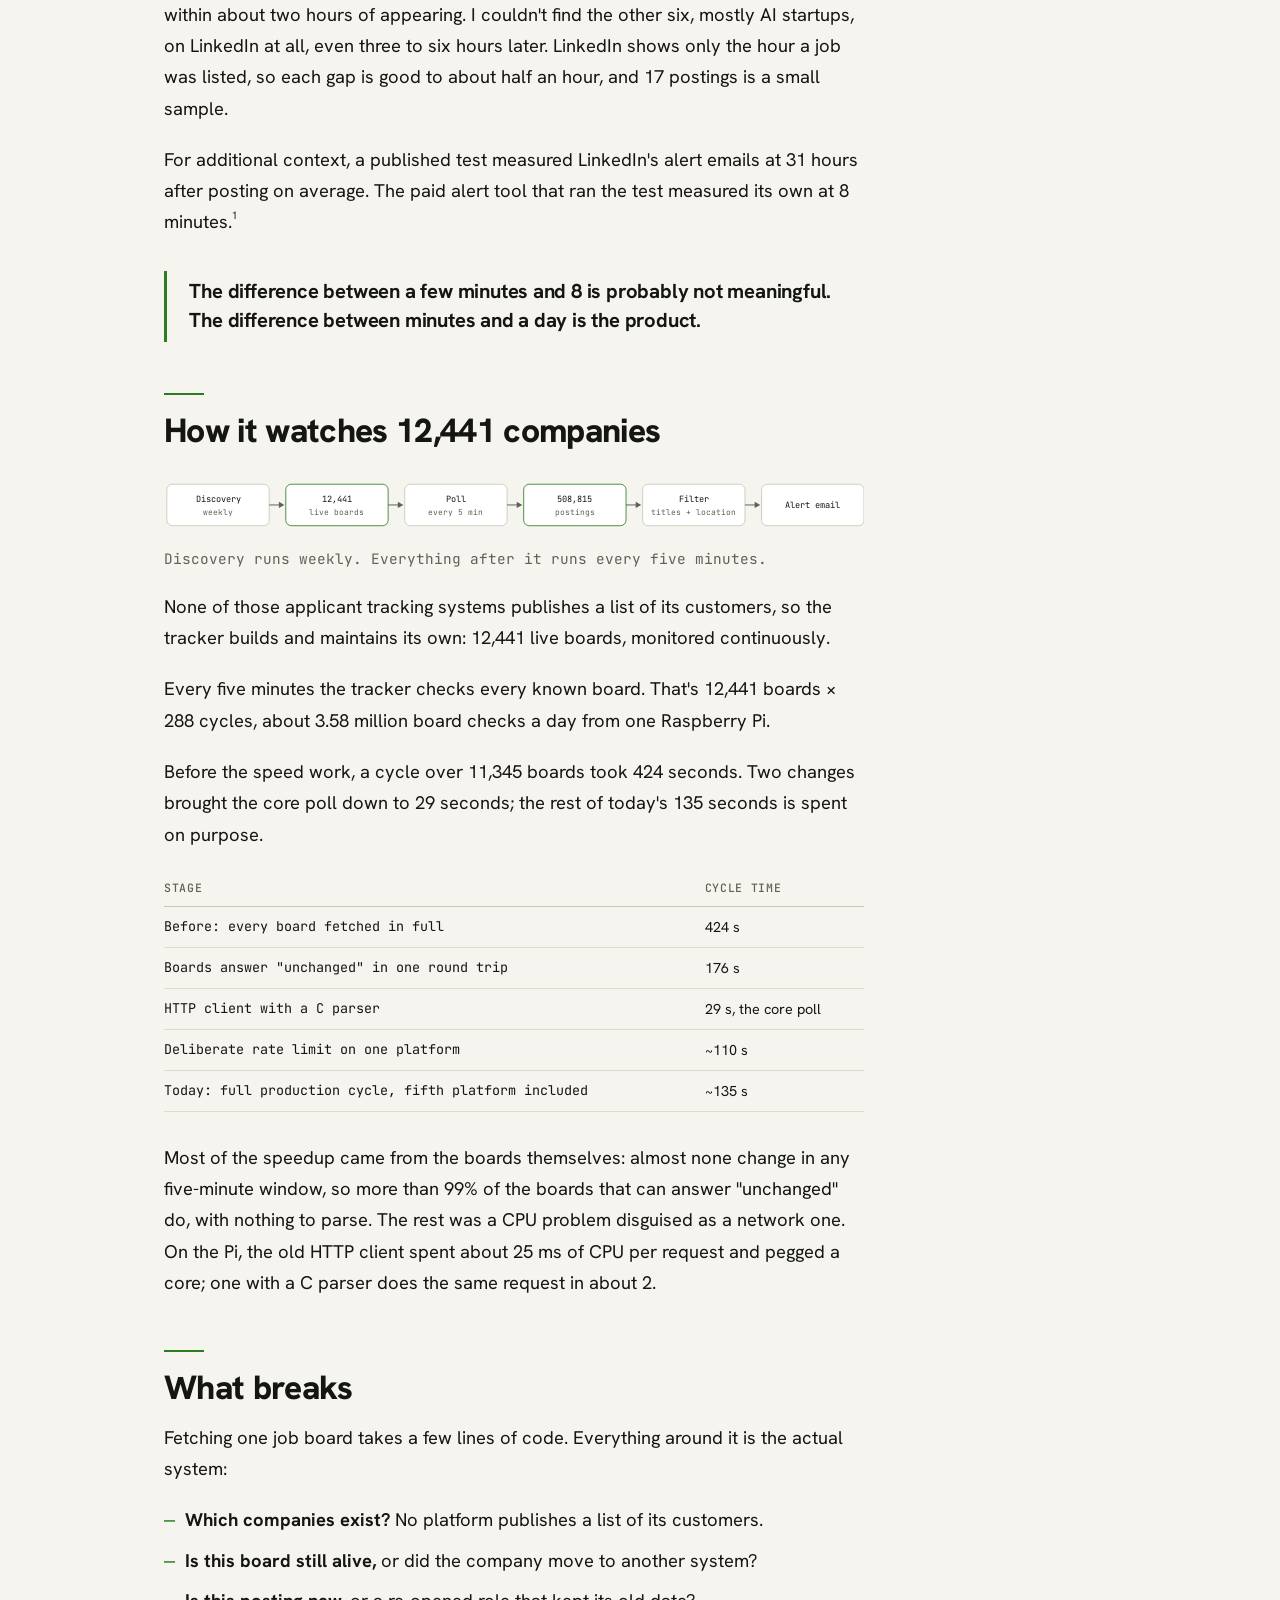
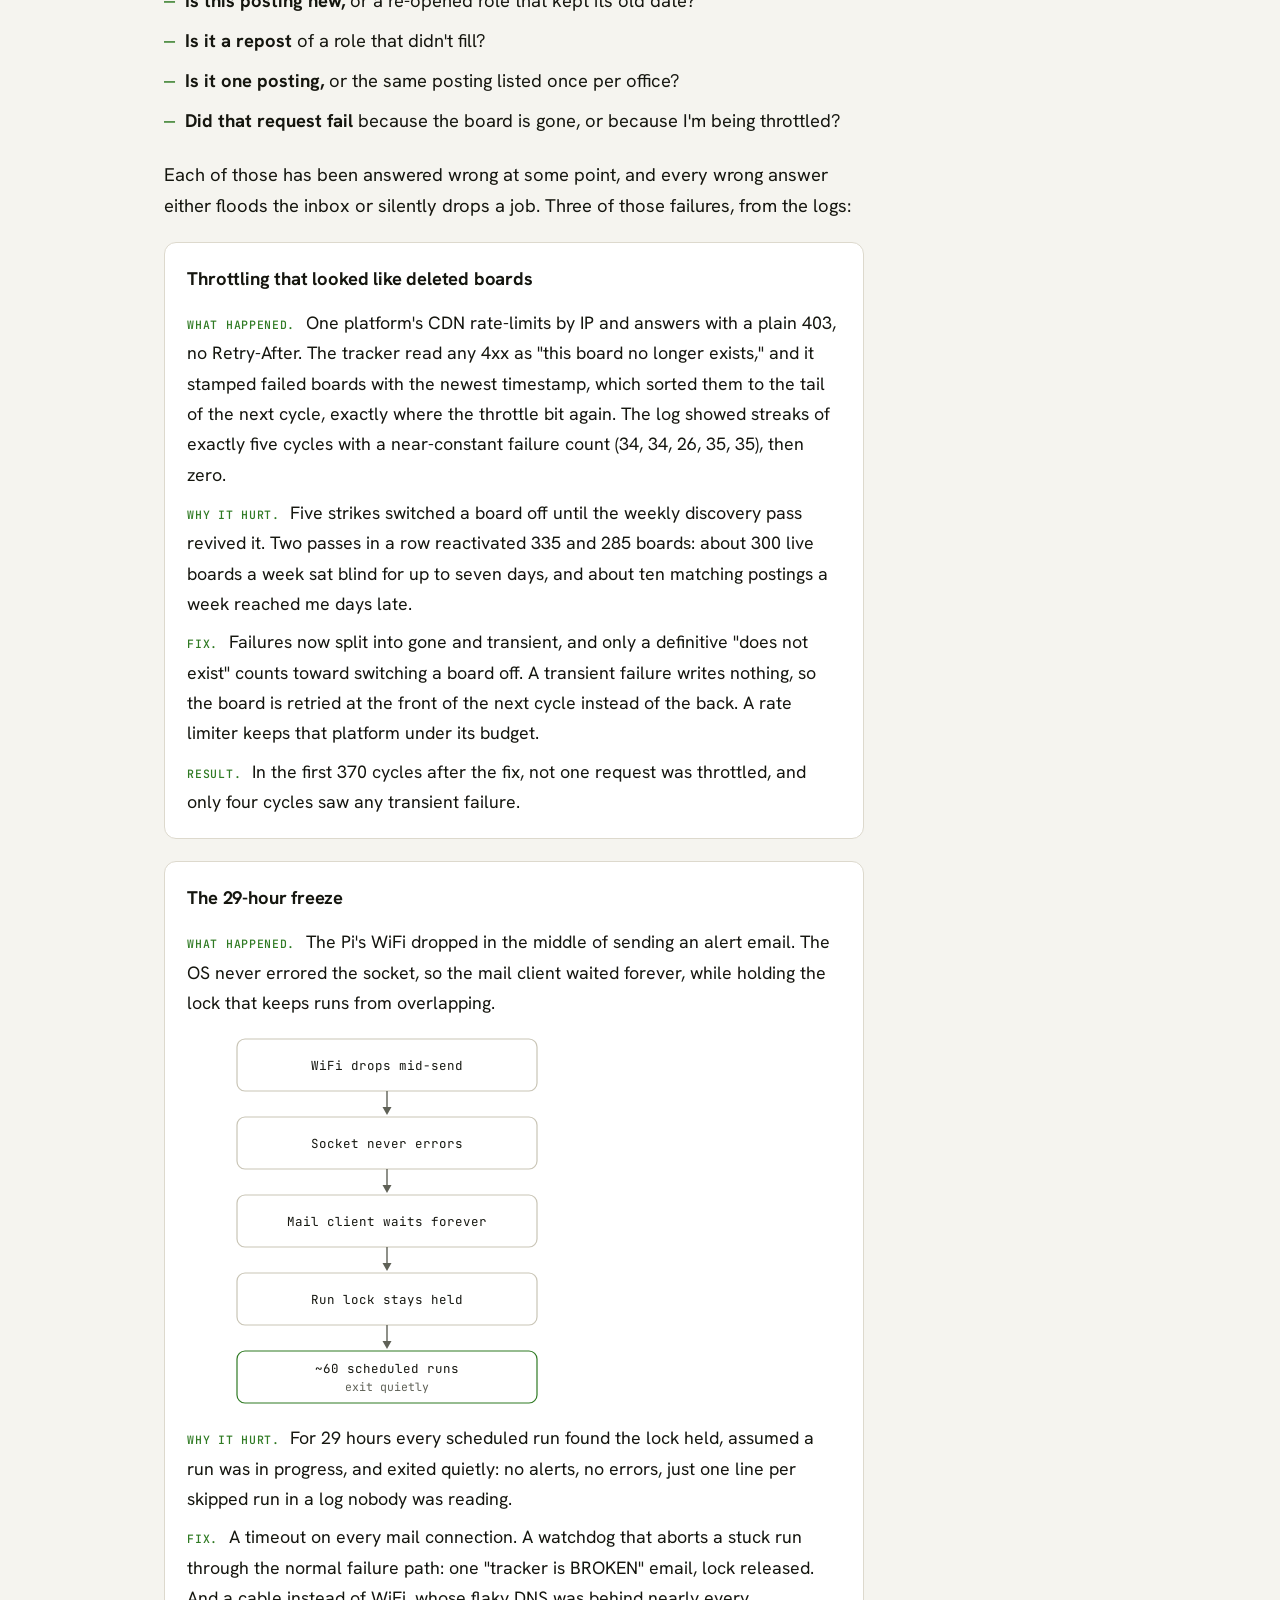
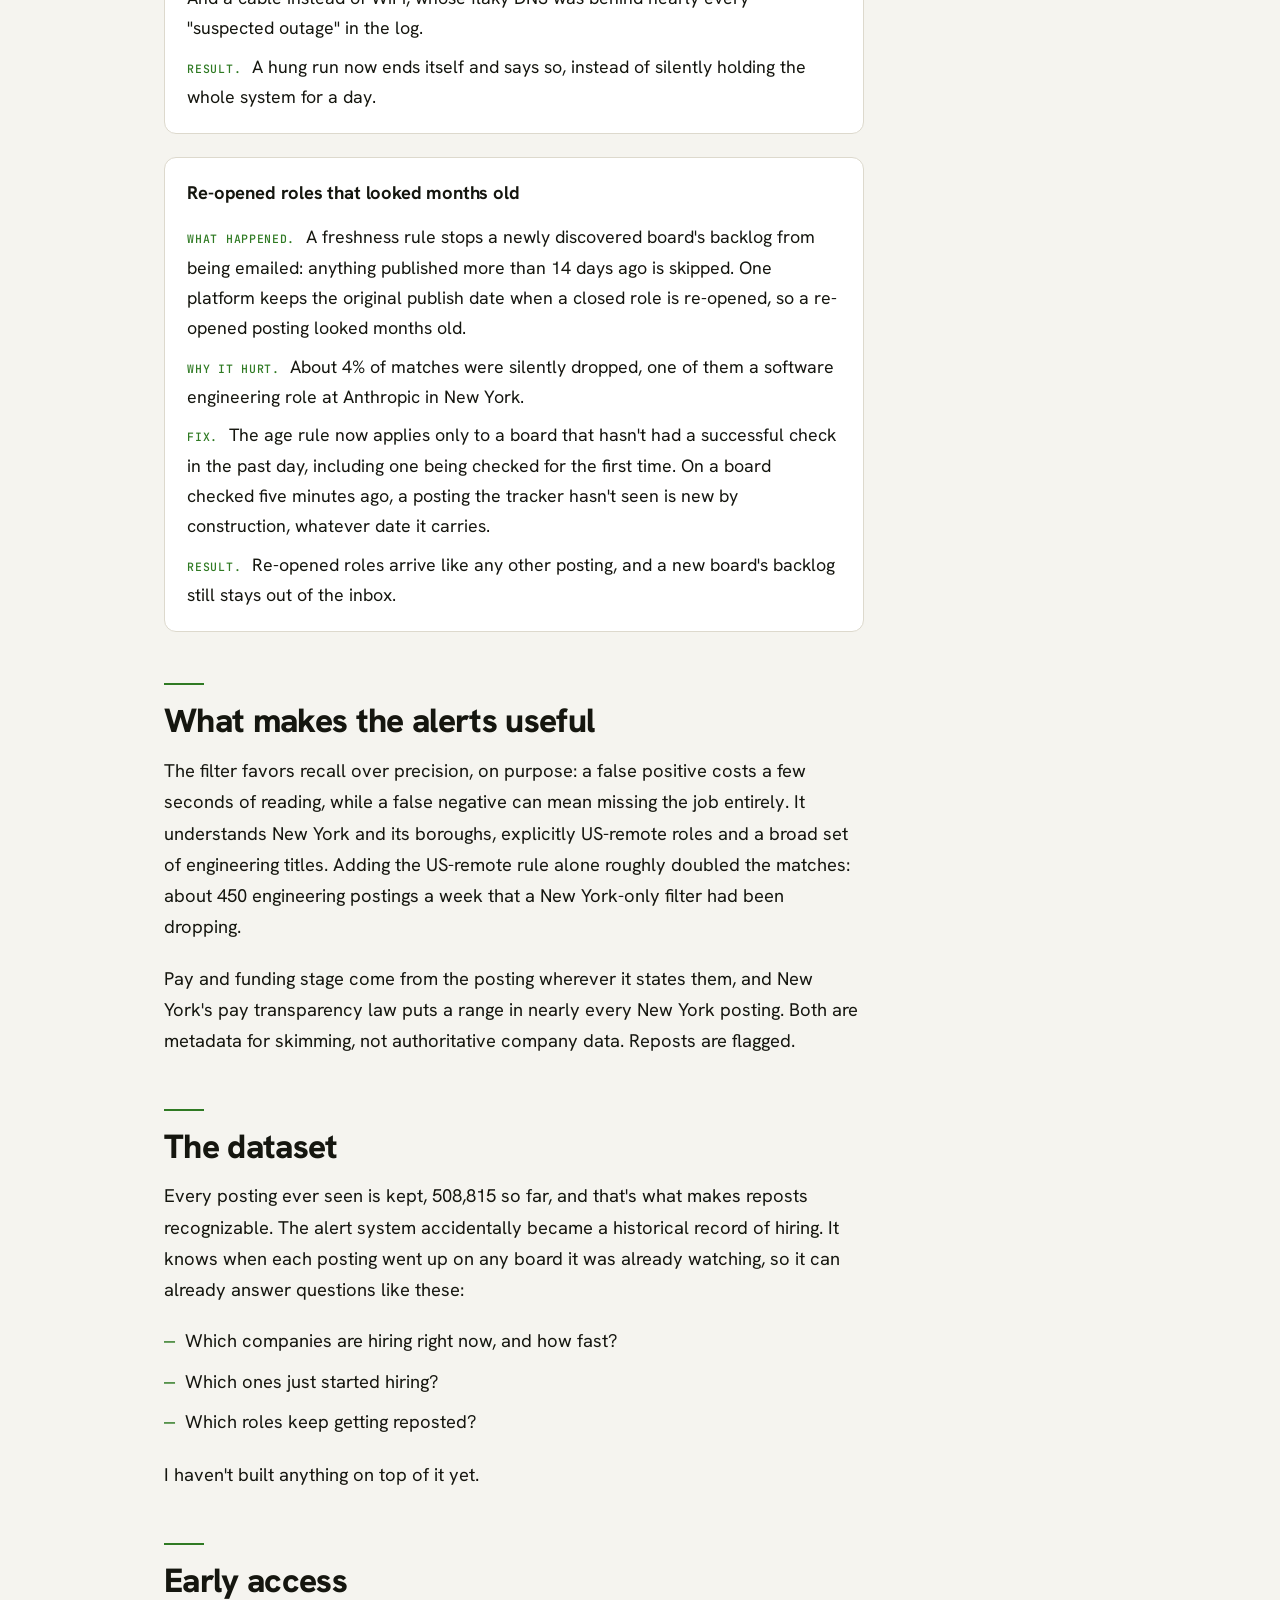
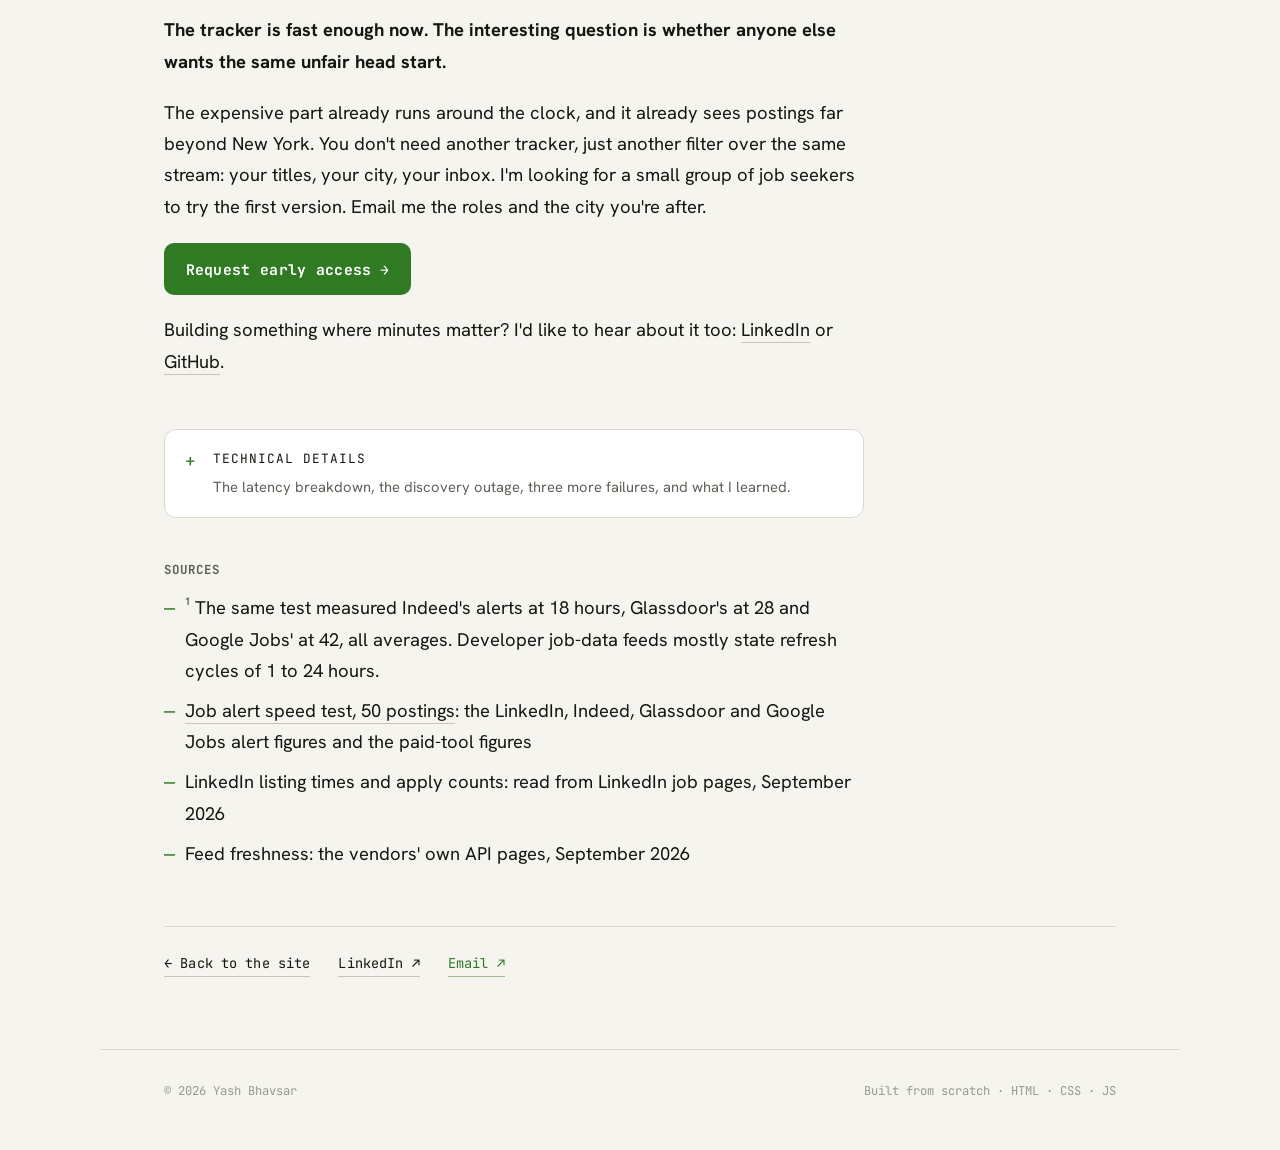
==== commit 568fc29b: "Job-alerts post: own link-preview card; caption fits the phone diagram Co-Authored-By: Claude Opus 5" ====
--- a/writing/job-boards-raspberry-pi/index.html
+++ b/writing/job-boards-raspberry-pi/index.html
@@ -16,9 +16,13 @@
     <meta property="og:url" content="https://yashexe.github.io/writing/job-boards-raspberry-pi/">
     <meta property="og:title" content="I wanted job alerts before everyone else. So I built my own.">
     <meta property="og:description" content="New job postings a median of 3.5 minutes after they go live, about an hour and a half before LinkedIn listed them in a spot check, from a Raspberry Pi. What it does and everything that broke.">
-    <meta property="og:image" content="https://yashexe.github.io/assets/personal/YashBhavsar.png">
+    <meta property="og:image" content="https://yashexe.github.io/assets/writing/job-alerts-card.png">
+    <meta property="og:image:width" content="1200">
+    <meta property="og:image:height" content="627">
+    <meta property="og:image:alt" content="I wanted job alerts before everyone else. So I built my own. 3.5 min median detection time, 12,441 career boards monitored.">
     <meta property="article:published_time" content="2026-09-23">
-    <meta name="twitter:card" content="summary">
+    <meta name="twitter:card" content="summary_large_image">
+    <meta name="twitter:image" content="https://yashexe.github.io/assets/writing/job-alerts-card.png">
     <meta name="twitter:title" content="I wanted job alerts before everyone else. So I built my own.">
     <meta name="twitter:description" content="New job postings a median of 3.5 minutes after they go live, from a Raspberry Pi. What it does and everything that broke.">
 
@@ -169,7 +173,7 @@
 </blockquote>
 <h2>How it watches 12,441 companies</h2>
 <svg class="flow flow--wide" viewBox="0 0 1012 104" role="img" aria-label="Weekly discovery feeds 12,441 live boards, polled every 5 minutes into 508,815 recorded postings, filtered by title and location into an alert email."><rect class="flow__box" x="4" y="22" width="148" height="60" rx="8"/><text class="flow__text" x="78.0" y="48.0" text-anchor="middle">Discovery</text><text class="flow__text flow__text--sub" x="78.0" y="66.0" text-anchor="middle">weekly</text><rect class="flow__box flow__box--db" x="176" y="22" width="148" height="60" rx="8"/><text class="flow__text" x="250.0" y="48.0" text-anchor="middle">12,441</text><text class="flow__text flow__text--sub" x="250.0" y="66.0" text-anchor="middle">live boards</text><rect class="flow__box" x="348" y="22" width="148" height="60" rx="8"/><text class="flow__text" x="422.0" y="48.0" text-anchor="middle">Poll</text><text class="flow__text flow__text--sub" x="422.0" y="66.0" text-anchor="middle">every 5 min</text><rect class="flow__box flow__box--db" x="520" y="22" width="148" height="60" rx="8"/><text class="flow__text" x="594.0" y="48.0" text-anchor="middle">508,815</text><text class="flow__text flow__text--sub" x="594.0" y="66.0" text-anchor="middle">postings</text><rect class="flow__box" x="692" y="22" width="148" height="60" rx="8"/><text class="flow__text" x="766.0" y="48.0" text-anchor="middle">Filter</text><text class="flow__text flow__text--sub" x="766.0" y="66.0" text-anchor="middle">titles + location</text><rect class="flow__box" x="864" y="22" width="148" height="60" rx="8"/><text class="flow__text" x="938.0" y="57.0" text-anchor="middle">Alert email</text><line class="flow__arrow" x1="152" y1="52.0" x2="167" y2="52.0"/><path class="flow__head" d="M166,47.5 L174,52.0 L166,56.5 z"/><line class="flow__arrow" x1="324" y1="52.0" x2="339" y2="52.0"/><path class="flow__head" d="M338,47.5 L346,52.0 L338,56.5 z"/><line class="flow__arrow" x1="496" y1="52.0" x2="511" y2="52.0"/><path class="flow__head" d="M510,47.5 L518,52.0 L510,56.5 z"/><line class="flow__arrow" x1="668" y1="52.0" x2="683" y2="52.0"/><path class="flow__head" d="M682,47.5 L690,52.0 L682,56.5 z"/><line class="flow__arrow" x1="840" y1="52.0" x2="855" y2="52.0"/><path class="flow__head" d="M854,47.5 L862,52.0 L854,56.5 z"/></svg><svg class="flow flow--tall" viewBox="0 0 300 472" role="img" aria-label="Weekly discovery feeds 12,441 live boards, polled every 5 minutes into 508,815 recorded postings, filtered by title and location into an alert email."><rect class="flow__box" x="40" y="8" width="220" height="56" rx="8"/><text class="flow__text" x="150.0" y="32.0" text-anchor="middle">Discovery</text><text class="flow__text flow__text--sub" x="150.0" y="50.0" text-anchor="middle">weekly</text><rect class="flow__box flow__box--db" x="40" y="88" width="220" height="56" rx="8"/><text class="flow__text" x="150.0" y="112.0" text-anchor="middle">12,441</text><text class="flow__text flow__text--sub" x="150.0" y="130.0" text-anchor="middle">live boards</text><rect class="flow__box" x="40" y="168" width="220" height="56" rx="8"/><text class="flow__text" x="150.0" y="192.0" text-anchor="middle">Poll</text><text class="flow__text flow__text--sub" x="150.0" y="210.0" text-anchor="middle">every 5 min</text><rect class="flow__box flow__box--db" x="40" y="248" width="220" height="56" rx="8"/><text class="flow__text" x="150.0" y="272.0" text-anchor="middle">508,815</text><text class="flow__text flow__text--sub" x="150.0" y="290.0" text-anchor="middle">postings</text><rect class="flow__box" x="40" y="328" width="220" height="56" rx="8"/><text class="flow__text" x="150.0" y="352.0" text-anchor="middle">Filter</text><text class="flow__text flow__text--sub" x="150.0" y="370.0" text-anchor="middle">titles + location</text><rect class="flow__box" x="40" y="408" width="220" height="56" rx="8"/><text class="flow__text" x="150.0" y="441.0" text-anchor="middle">Alert email</text><line class="flow__arrow" x1="150.0" y1="64" x2="150.0" y2="79"/><path class="flow__head" d="M145.5,78 L150.0,86 L154.5,78 z"/><line class="flow__arrow" x1="150.0" y1="144" x2="150.0" y2="159"/><path class="flow__head" d="M145.5,158 L150.0,166 L154.5,158 z"/><line class="flow__arrow" x1="150.0" y1="224" x2="150.0" y2="239"/><path class="flow__head" d="M145.5,238 L150.0,246 L154.5,238 z"/><line class="flow__arrow" x1="150.0" y1="304" x2="150.0" y2="319"/><path class="flow__head" d="M145.5,318 L150.0,326 L154.5,318 z"/><line class="flow__arrow" x1="150.0" y1="384" x2="150.0" y2="399"/><path class="flow__head" d="M145.5,398 L150.0,406 L154.5,398 z"/></svg>
-<p class="flow__caption">Discovery runs weekly. Everything to its right runs every five minutes.</p>
+<p class="flow__caption">Discovery runs weekly. Everything after it runs every five minutes.</p>
 <p>None of those applicant tracking systems publishes a list of its customers, so the tracker builds and maintains its own: 12,441 live boards, monitored continuously.</p>
 <p>Every five minutes the tracker checks every known board. That's 12,441 boards × 288 cycles, about 3.58 million board checks a day from one Raspberry Pi.</p>
 <p>Before the speed work, a cycle over 11,345 boards took 424 seconds. Two changes brought the core poll down to 29 seconds; the rest of today's 135 seconds is spent on purpose.</p>
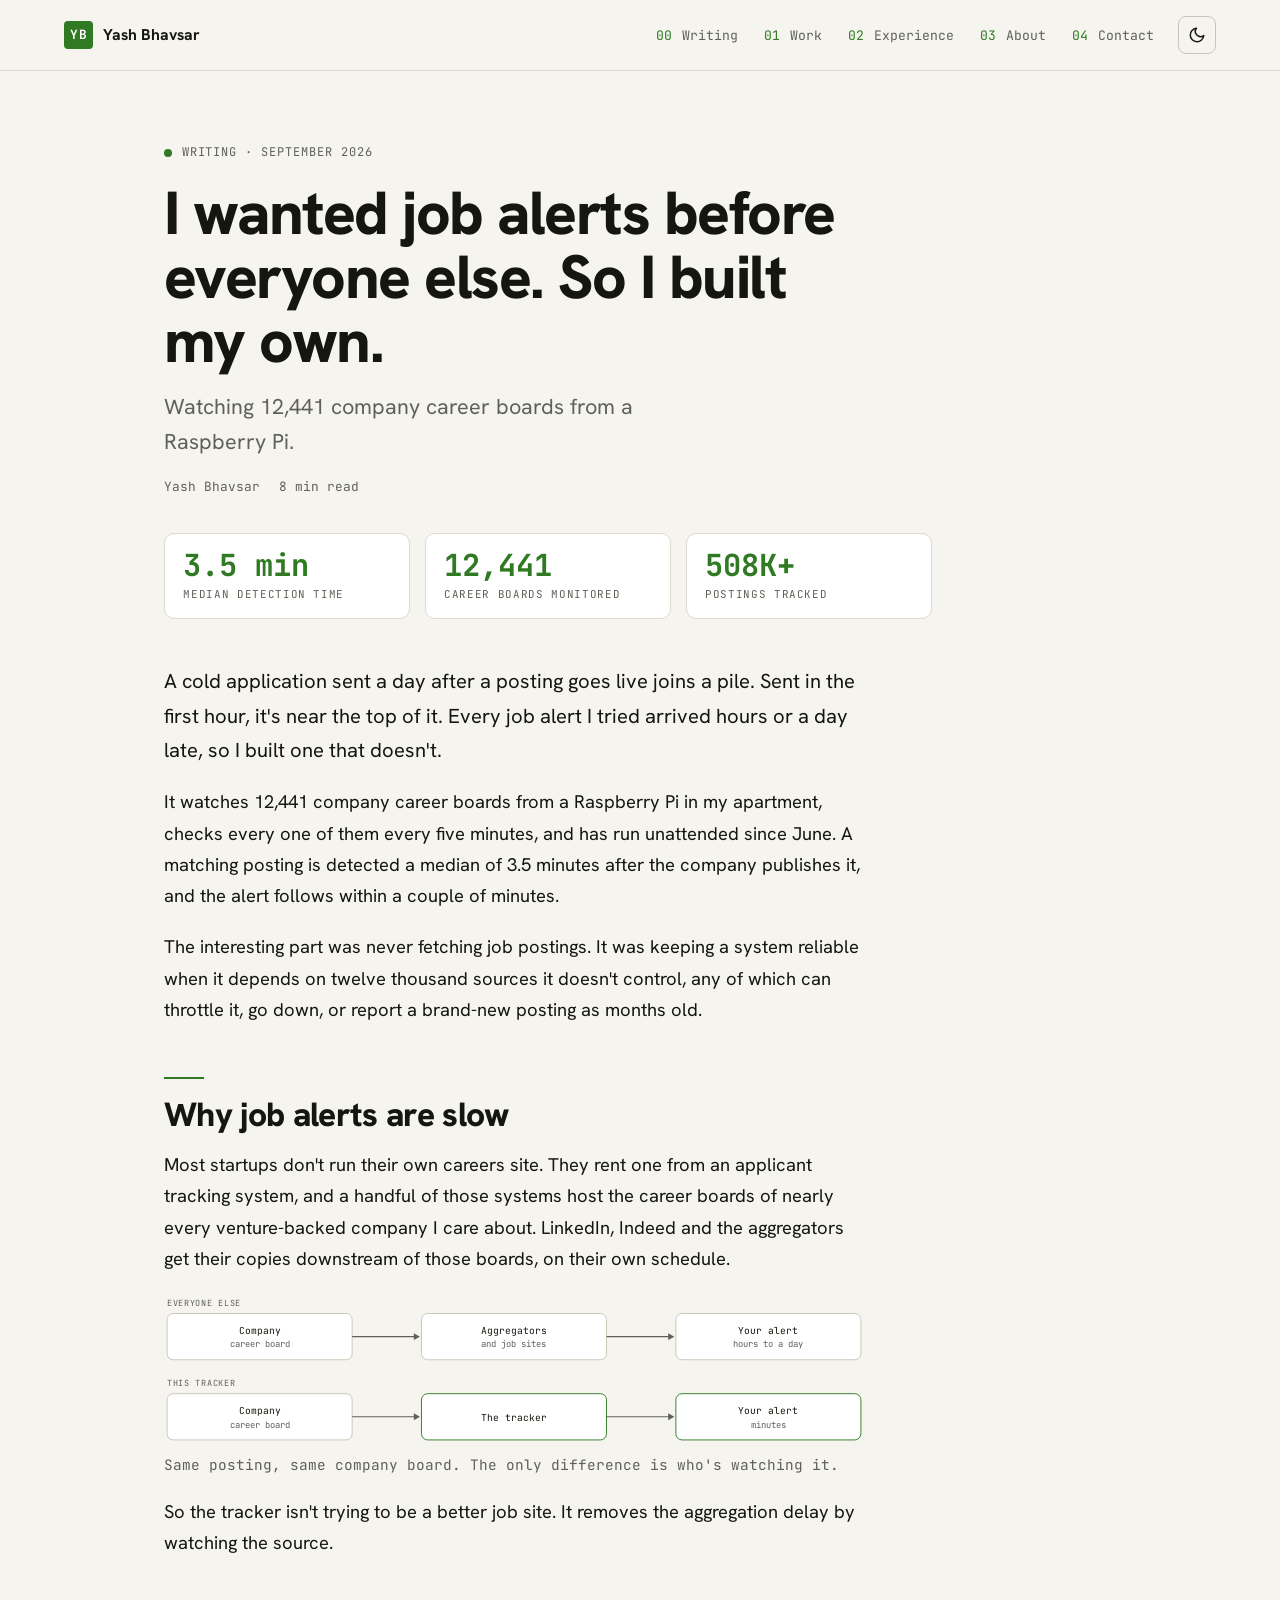
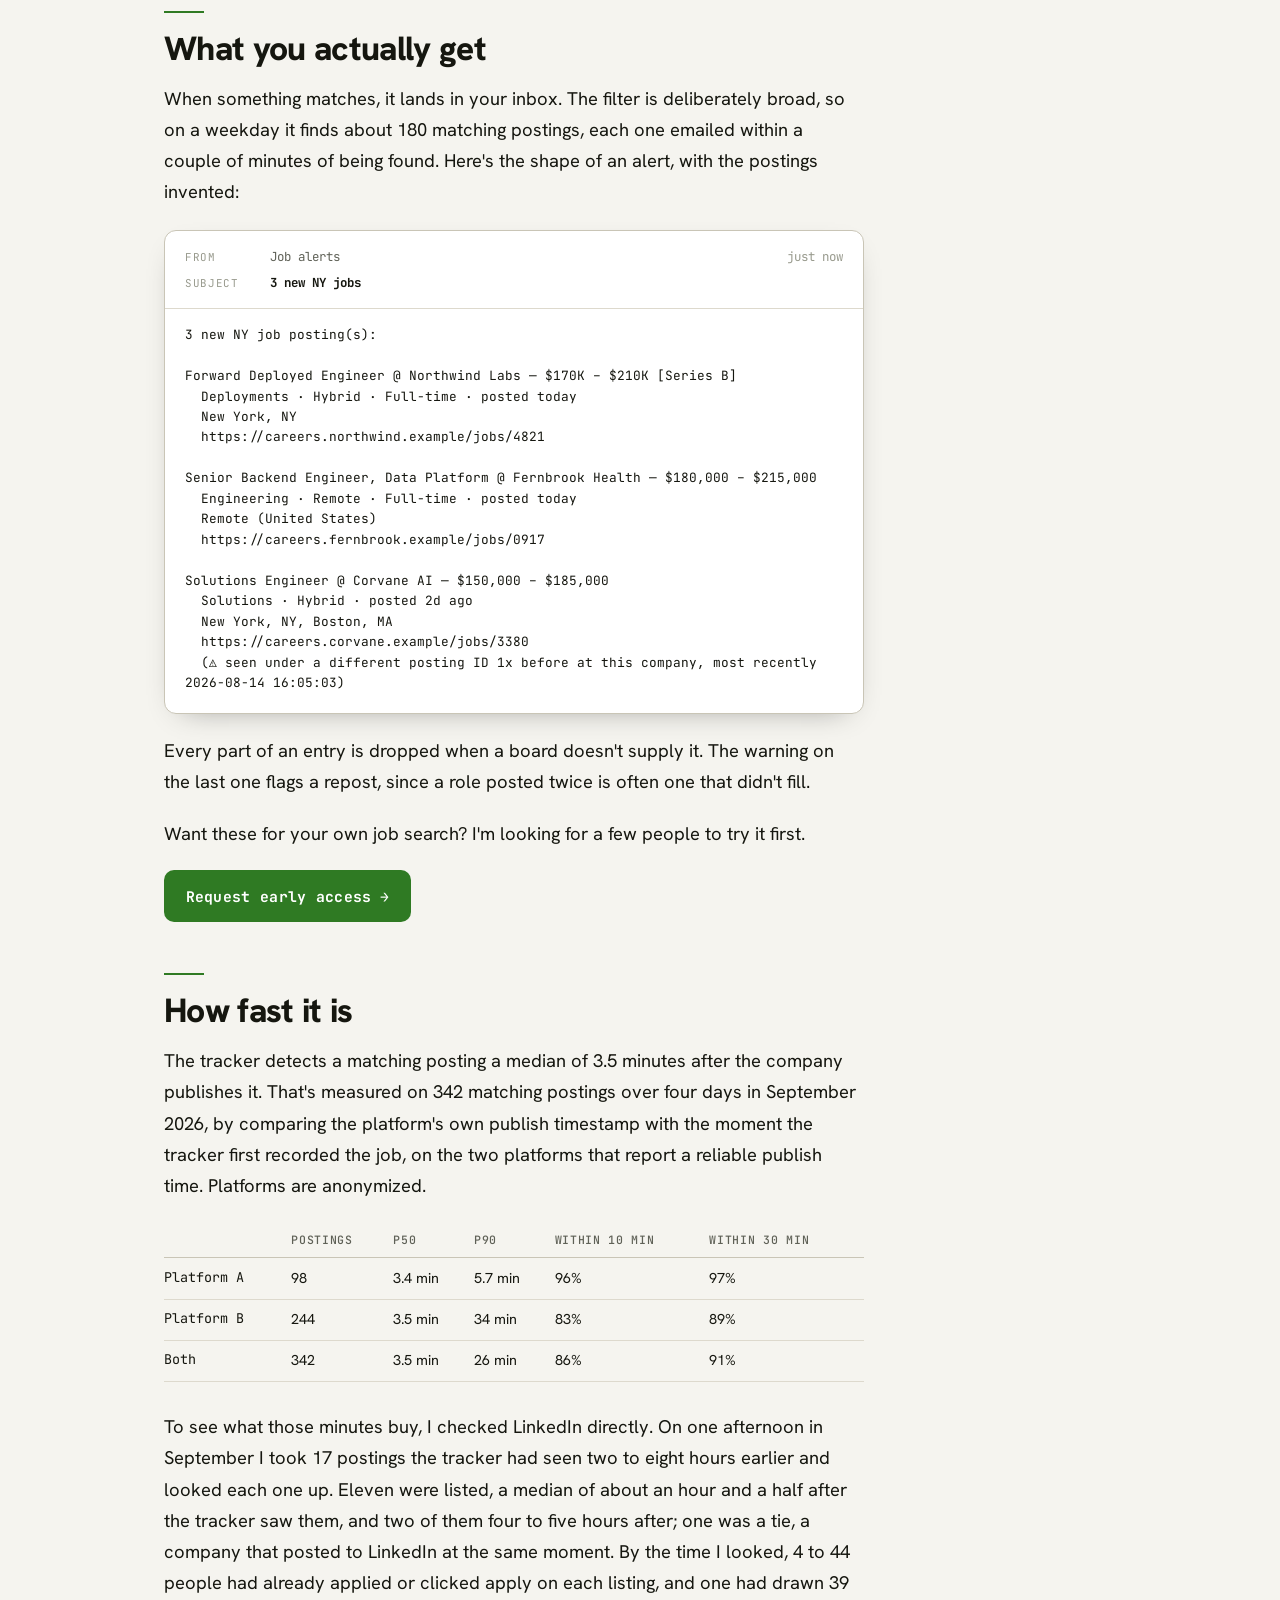
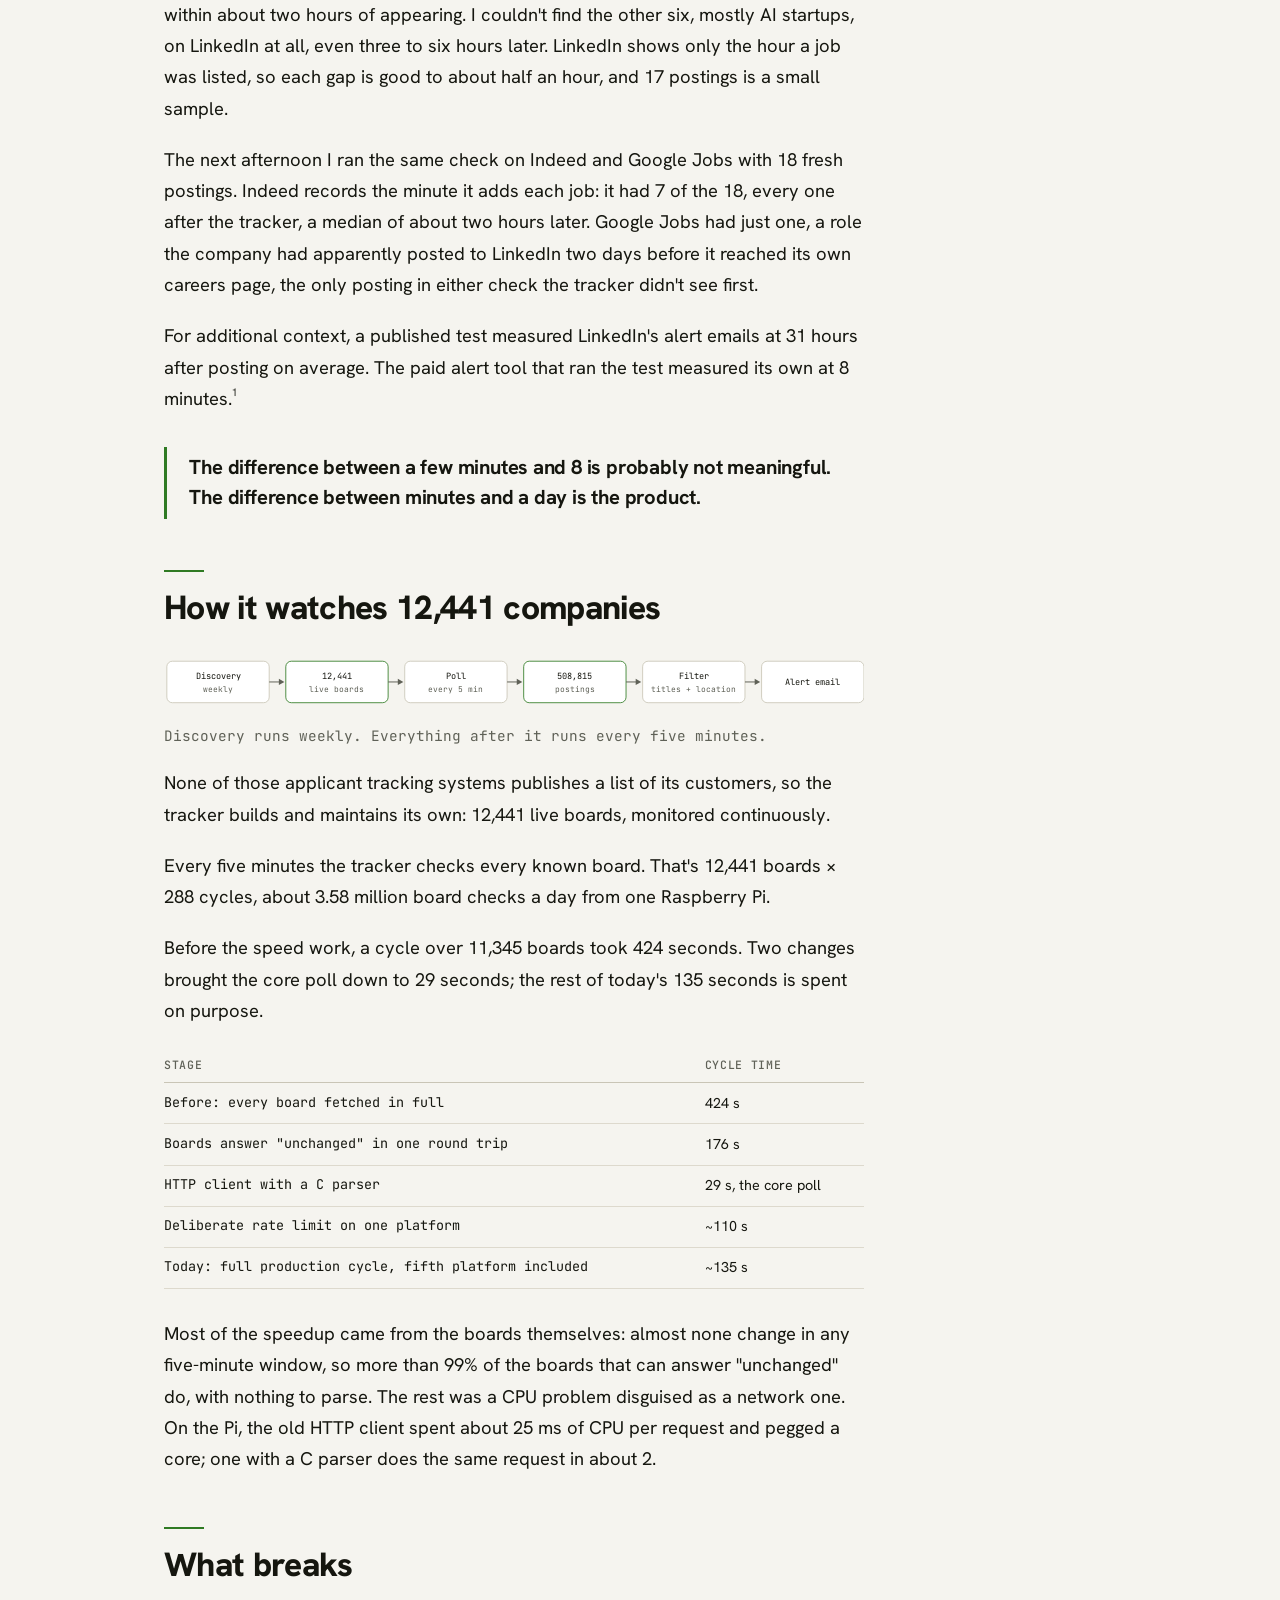
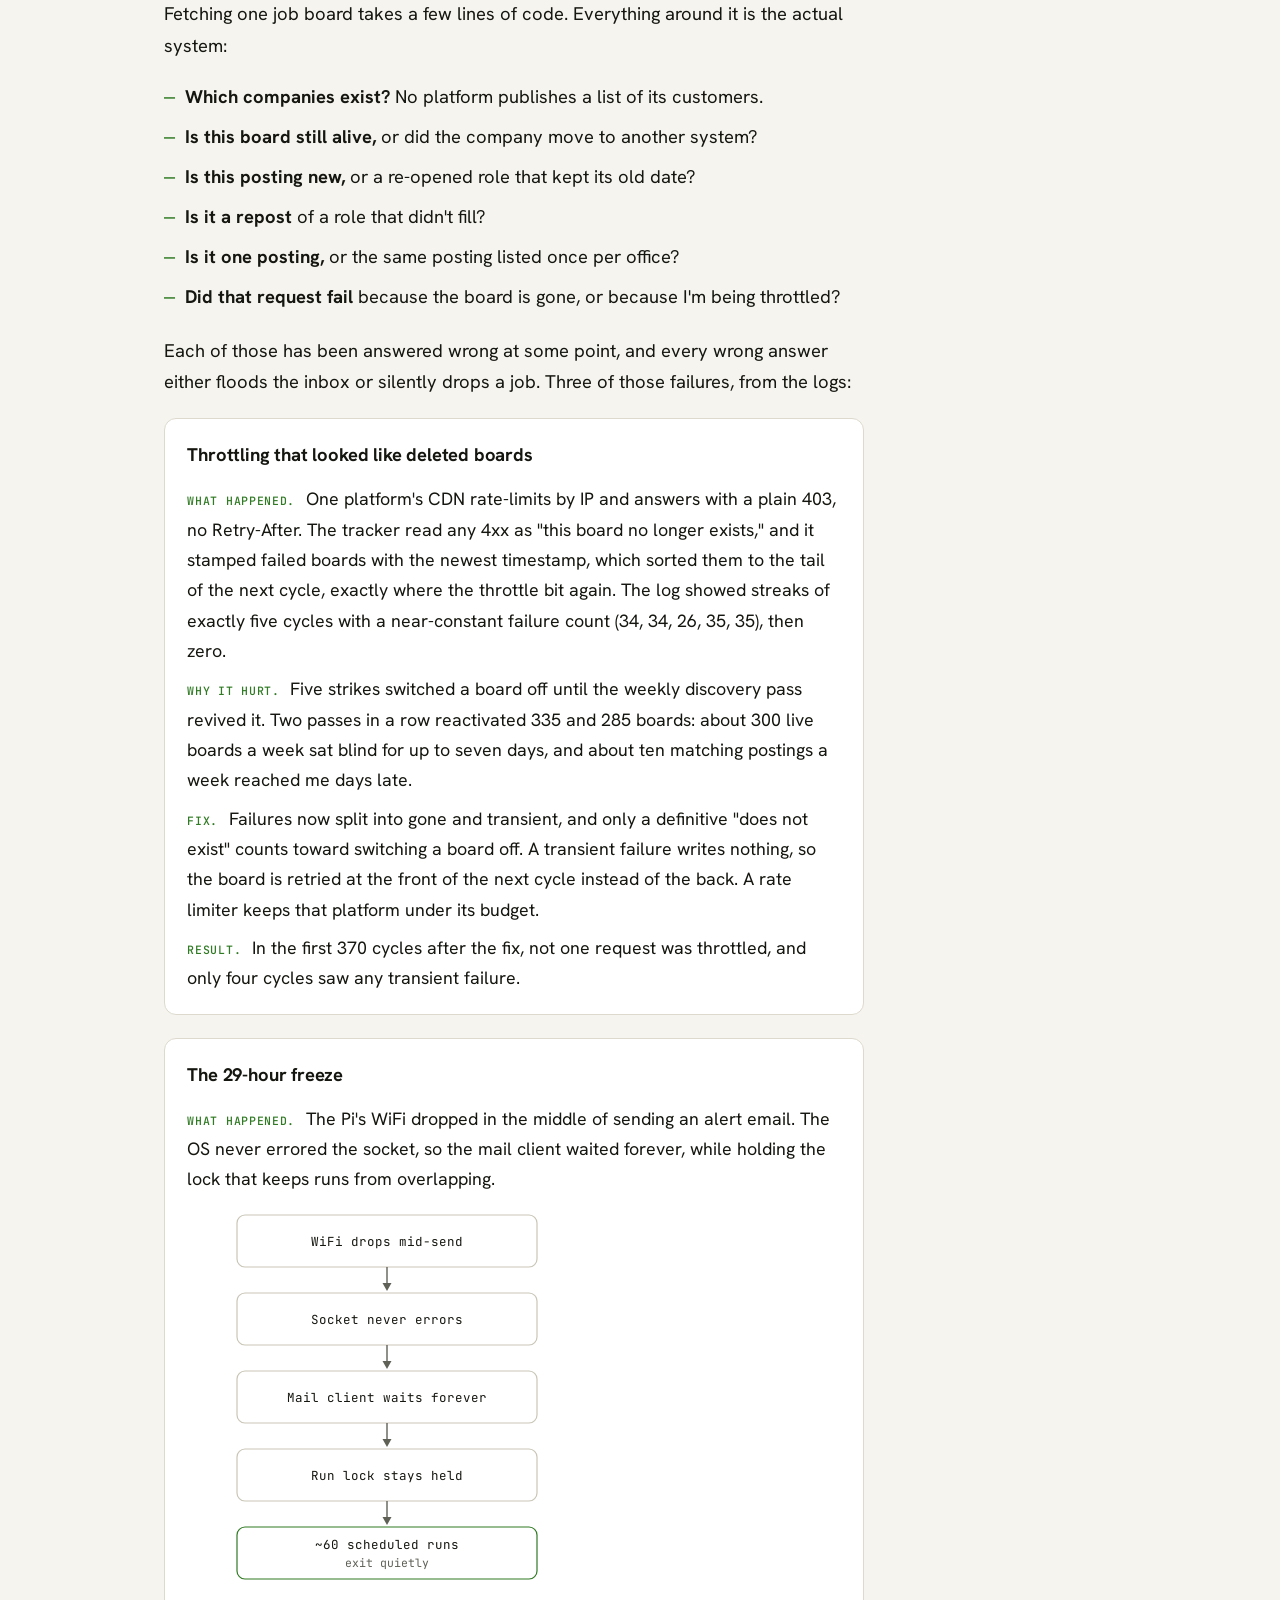
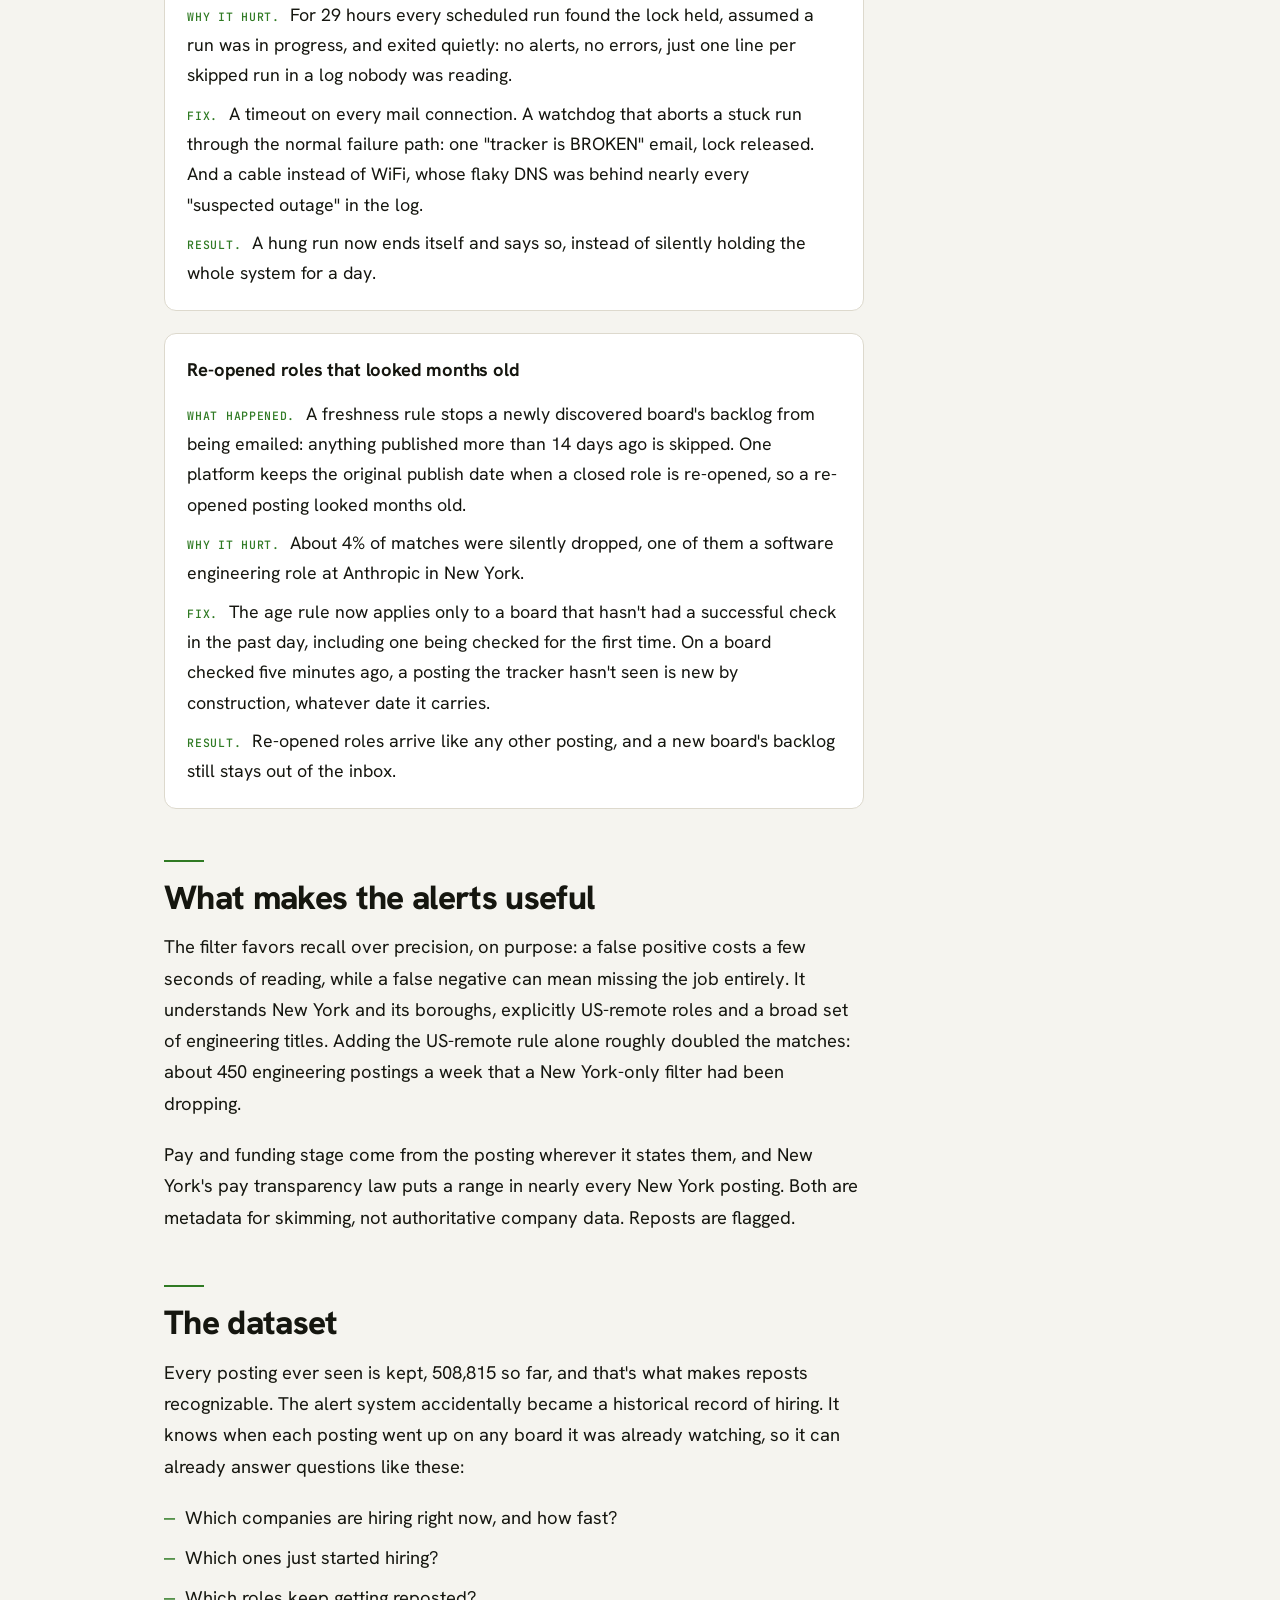
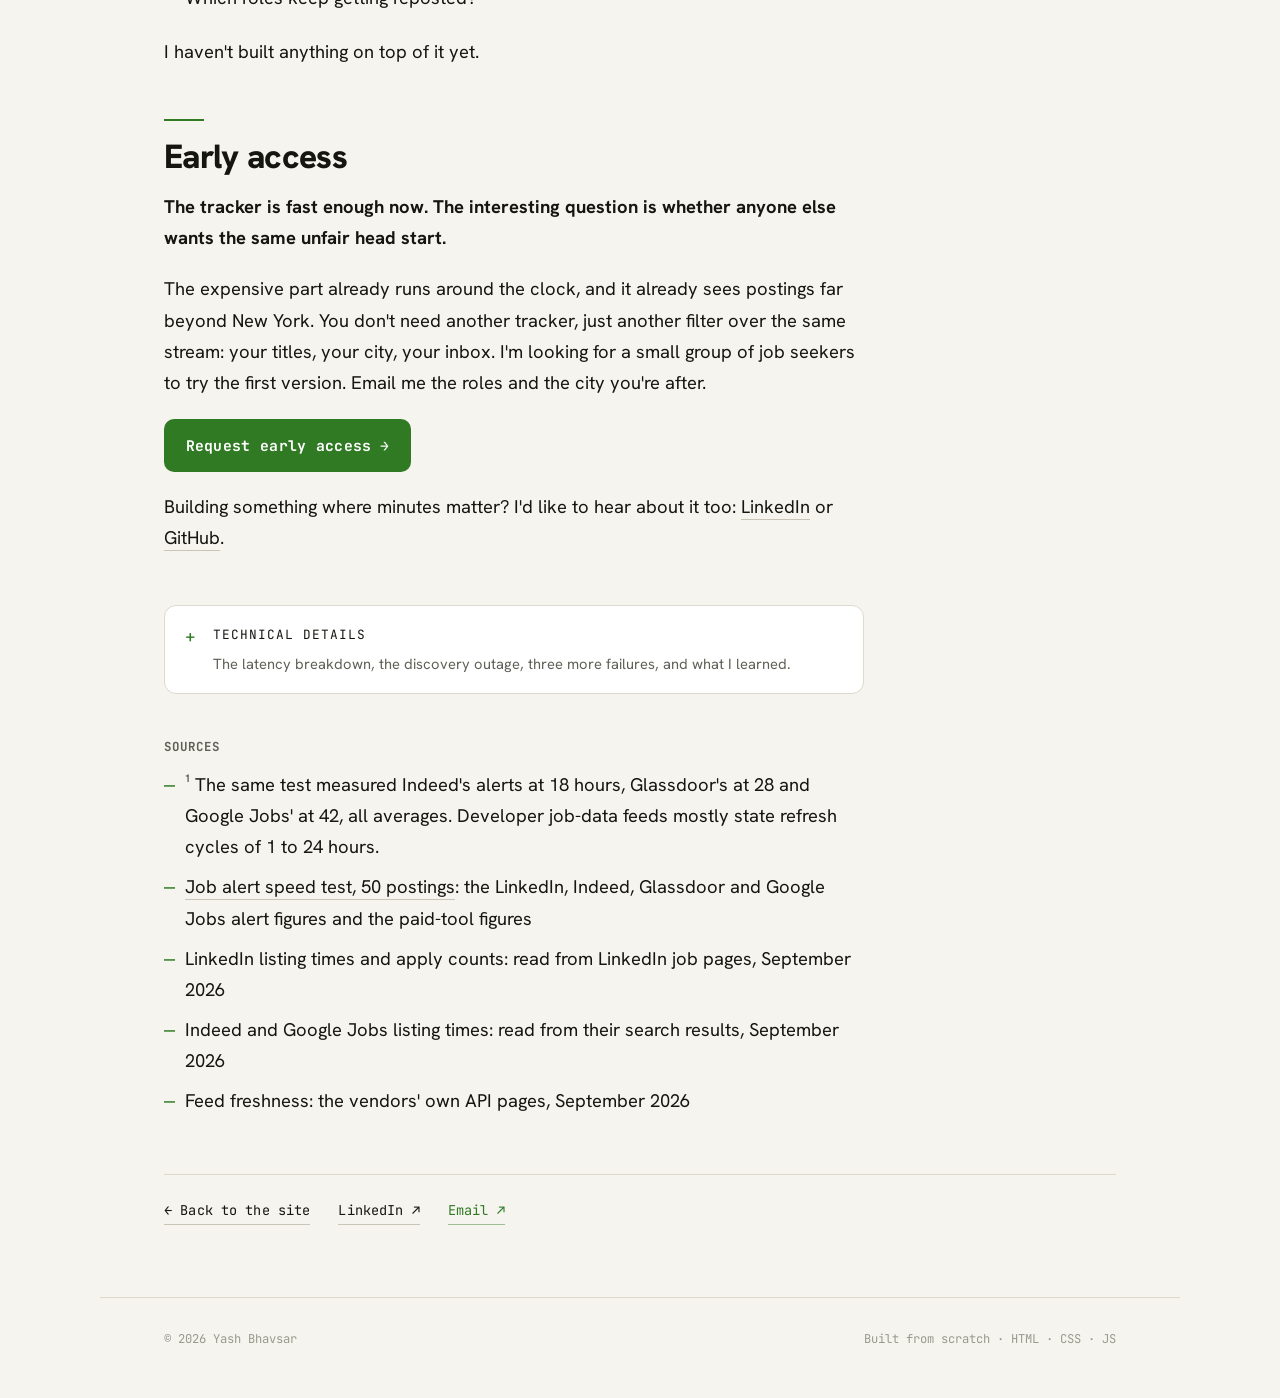
==== commit f66a1ebb: "Job-alerts post: add the Indeed and Google Jobs head-to-head Co-Authored-By: Claude Opus 5.5 <norepl" ====
--- a/writing/job-boards-raspberry-pi/index.html
+++ b/writing/job-boards-raspberry-pi/index.html
@@ -167,6 +167,7 @@
 </tbody>
 </table></div>
 <p>To see what those minutes buy, I checked LinkedIn directly. On one afternoon in September I took 17 postings the tracker had seen two to eight hours earlier and looked each one up. Eleven were listed, a median of about an hour and a half after the tracker saw them, and two of them four to five hours after; one was a tie, a company that posted to LinkedIn at the same moment. By the time I looked, 4 to 44 people had already applied or clicked apply on each listing, and one had drawn 39 within about two hours of appearing. I couldn't find the other six, mostly AI startups, on LinkedIn at all, even three to six hours later. LinkedIn shows only the hour a job was listed, so each gap is good to about half an hour, and 17 postings is a small sample.</p>
+<p>The next afternoon I ran the same check on Indeed and Google Jobs with 18 fresh postings. Indeed records the minute it adds each job: it had 7 of the 18, every one after the tracker, a median of about two hours later. Google Jobs had just one, a role the company had apparently posted to LinkedIn two days before it reached its own careers page, the only posting in either check the tracker didn't see first.</p>
 <p>For additional context, a published test measured LinkedIn's alert emails at 31 hours after posting on average. The paid alert tool that ran the test measured its own at 8 minutes.¹</p>
 <blockquote>
 <p><strong>The difference between a few minutes and 8 is probably not meaningful. The difference between minutes and a day is the product.</strong></p>
@@ -318,6 +319,7 @@
 <li>¹ The same test measured Indeed's alerts at 18 hours, Glassdoor's at 28 and Google Jobs' at 42, all averages. Developer job-data feeds mostly state refresh cycles of 1 to 24 hours.</li>
 <li><a href="https://scoutify.com/blog/best-instant-job-alert-tool/">Job alert speed test, 50 postings</a>: the LinkedIn, Indeed, Glassdoor and Google Jobs alert figures and the paid-tool figures</li>
 <li>LinkedIn listing times and apply counts: read from LinkedIn job pages, September 2026</li>
+<li>Indeed and Google Jobs listing times: read from their search results, September 2026</li>
 <li>Feed freshness: the vendors' own API pages, September 2026</li>
 </ul>
             </div>
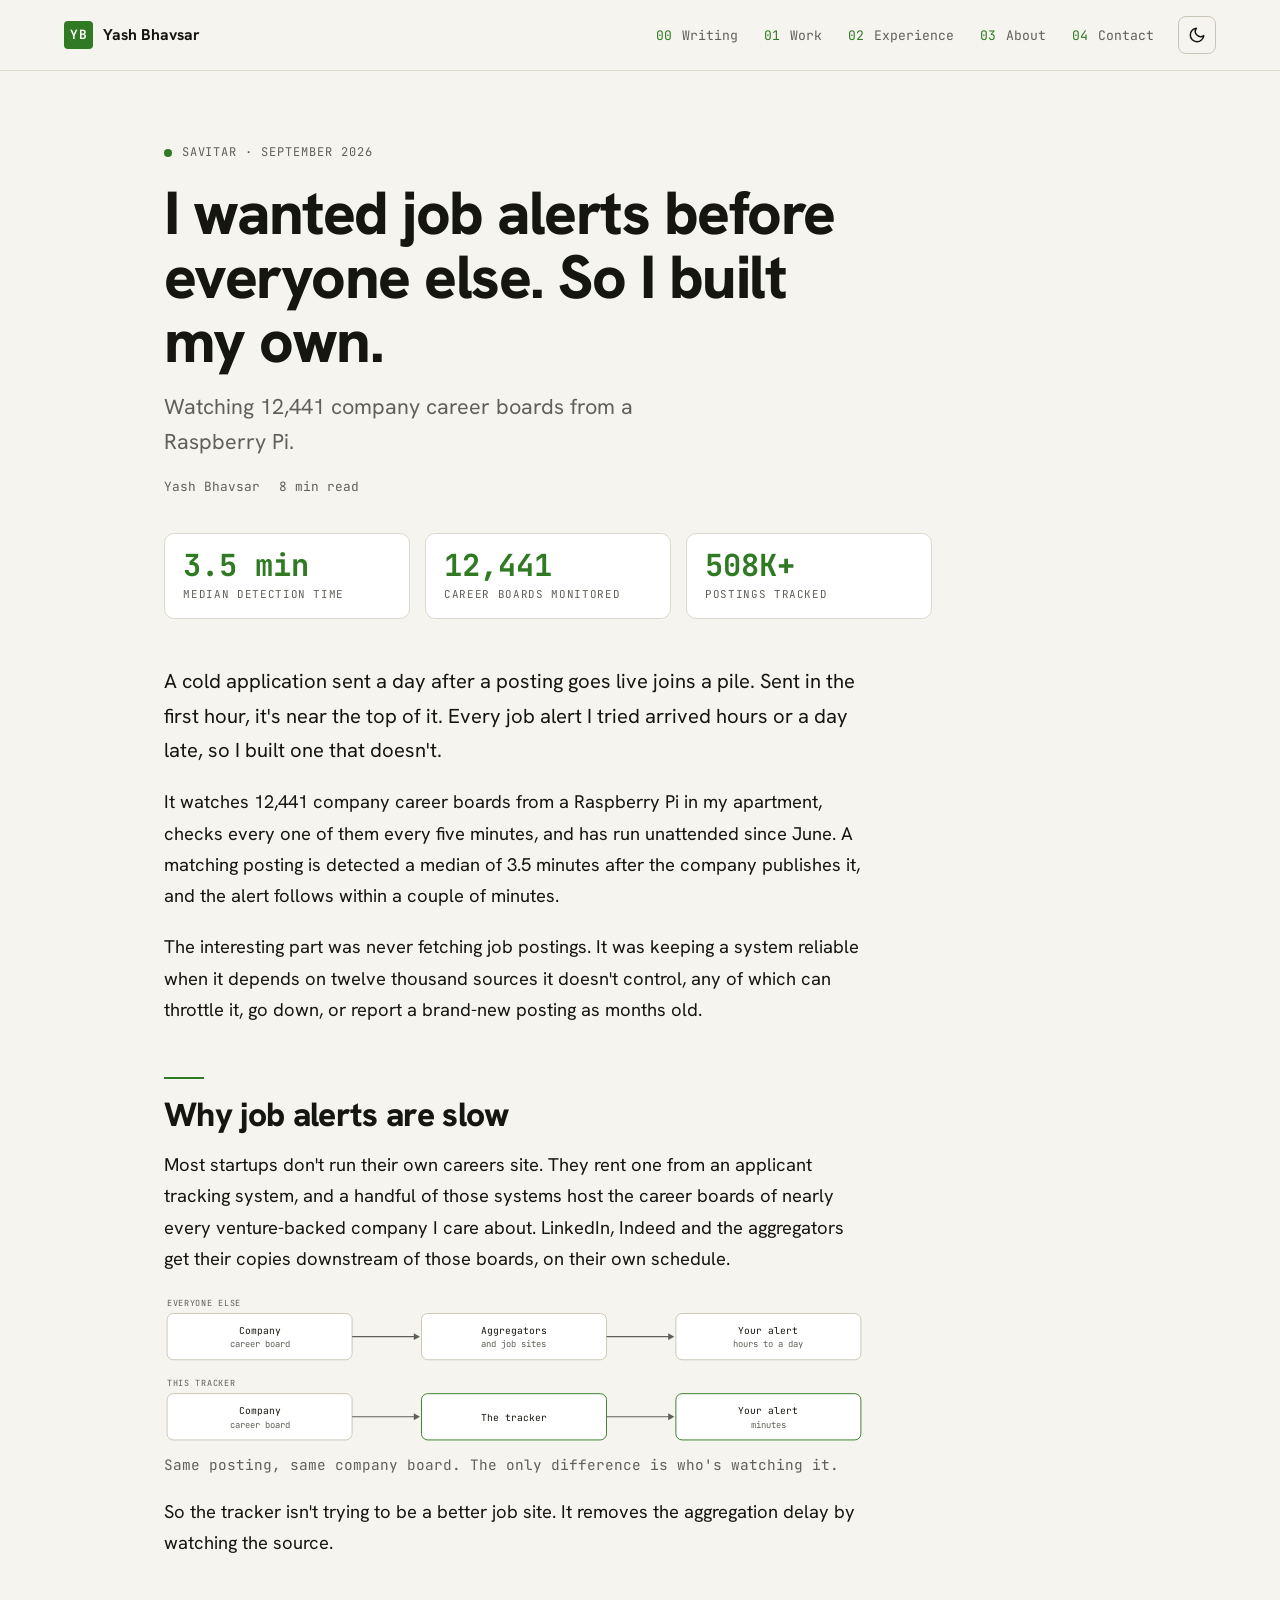
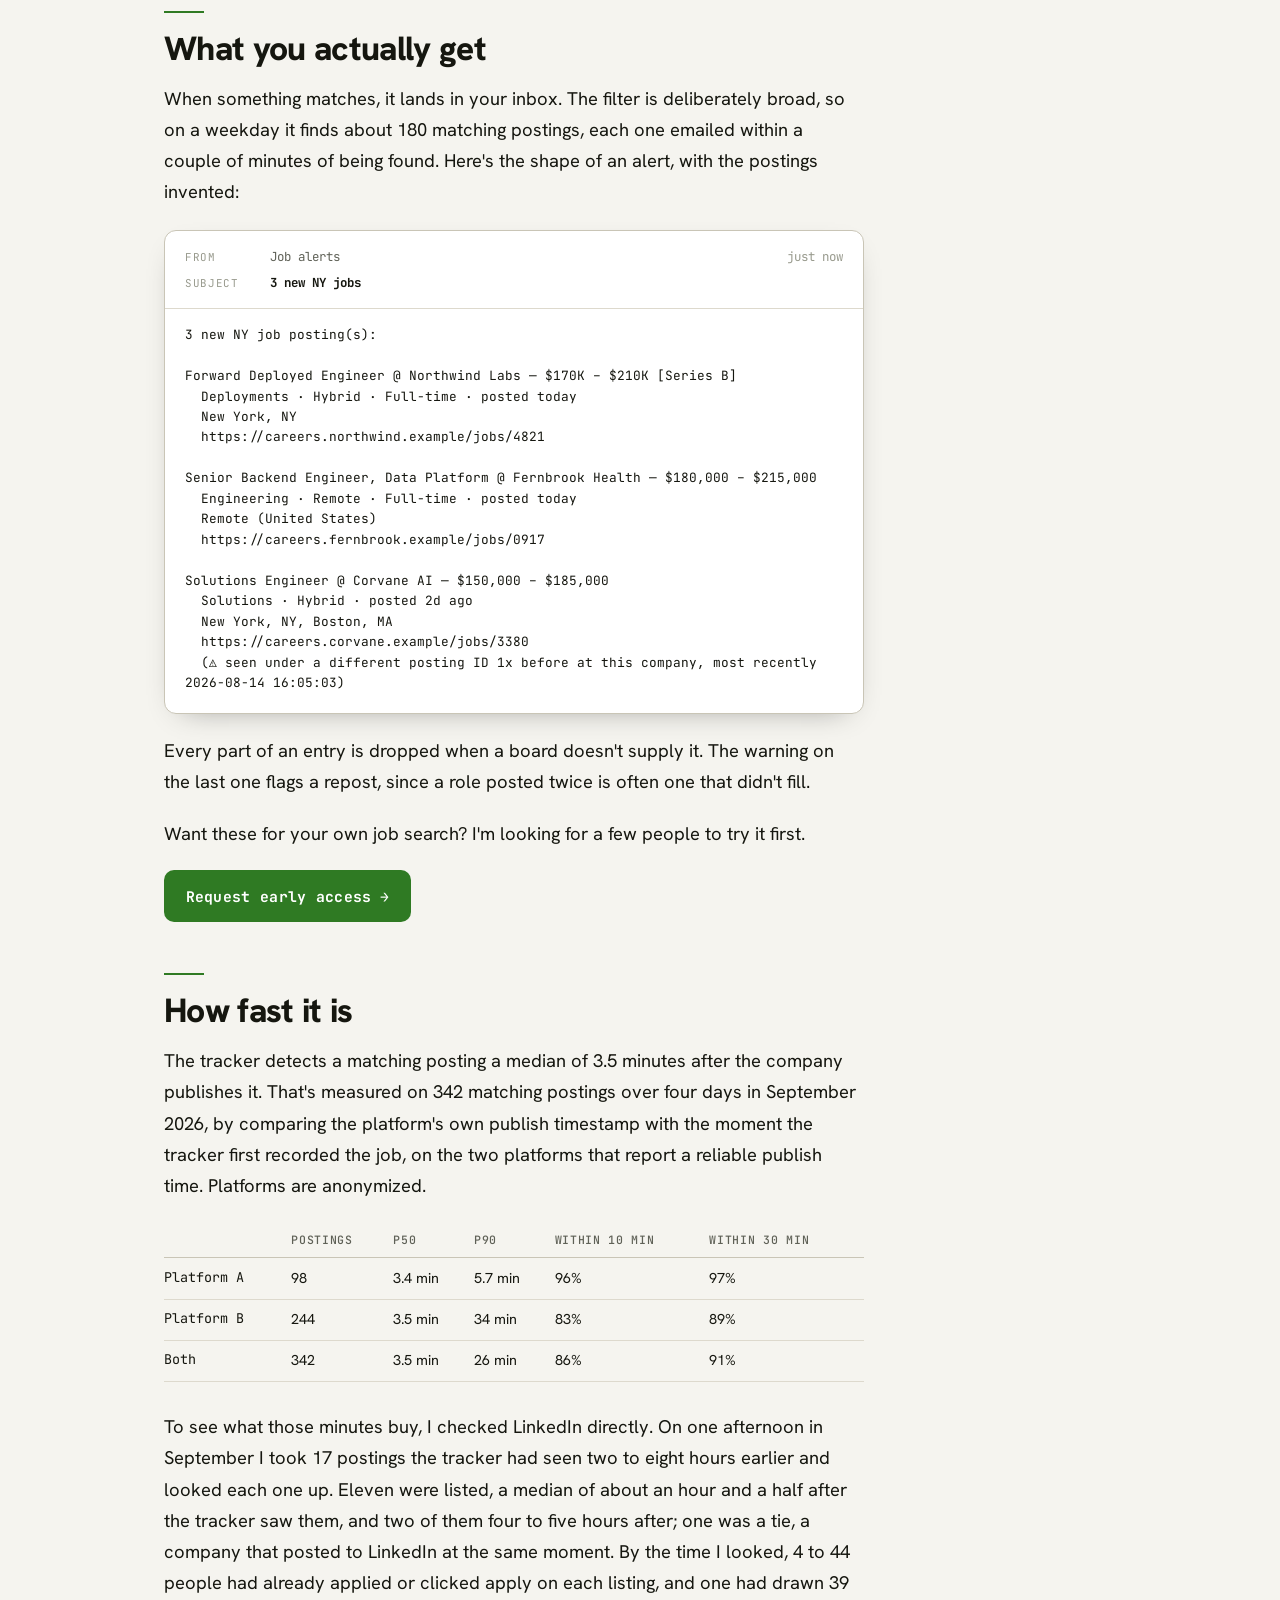
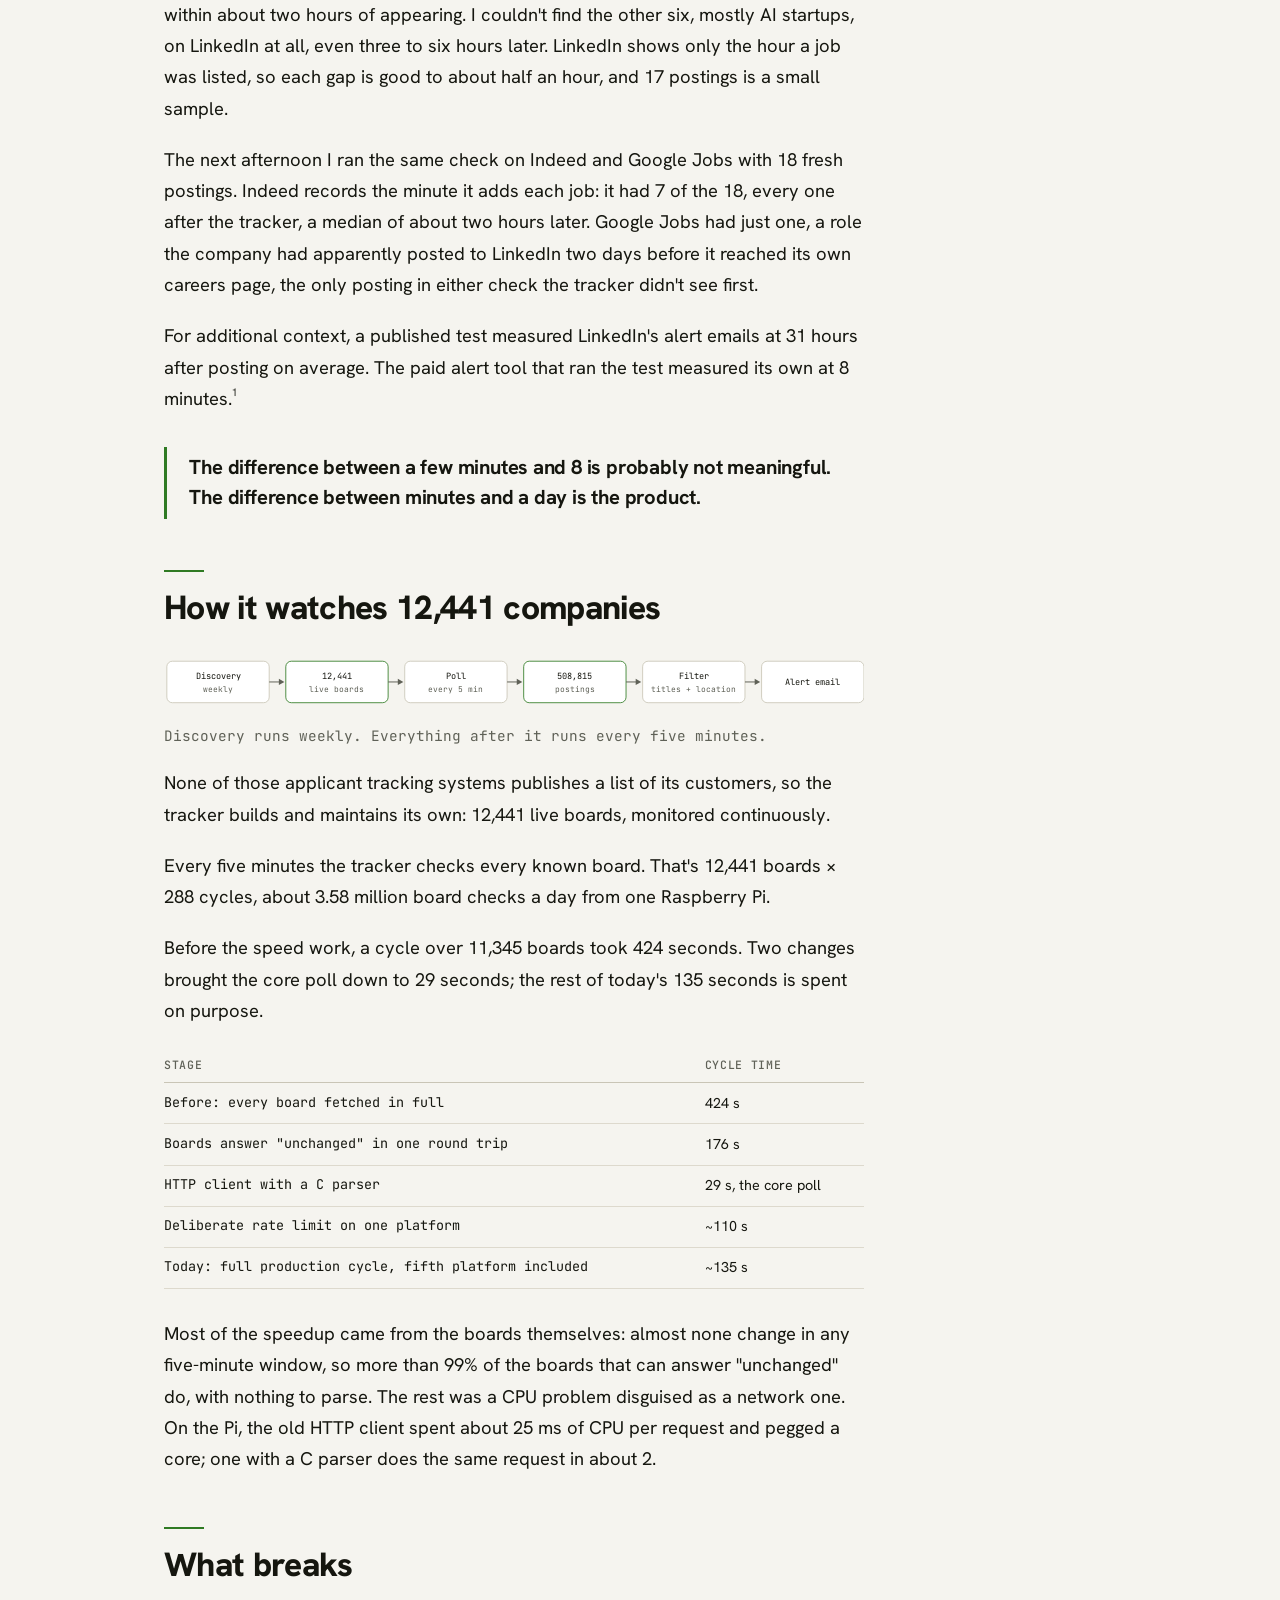
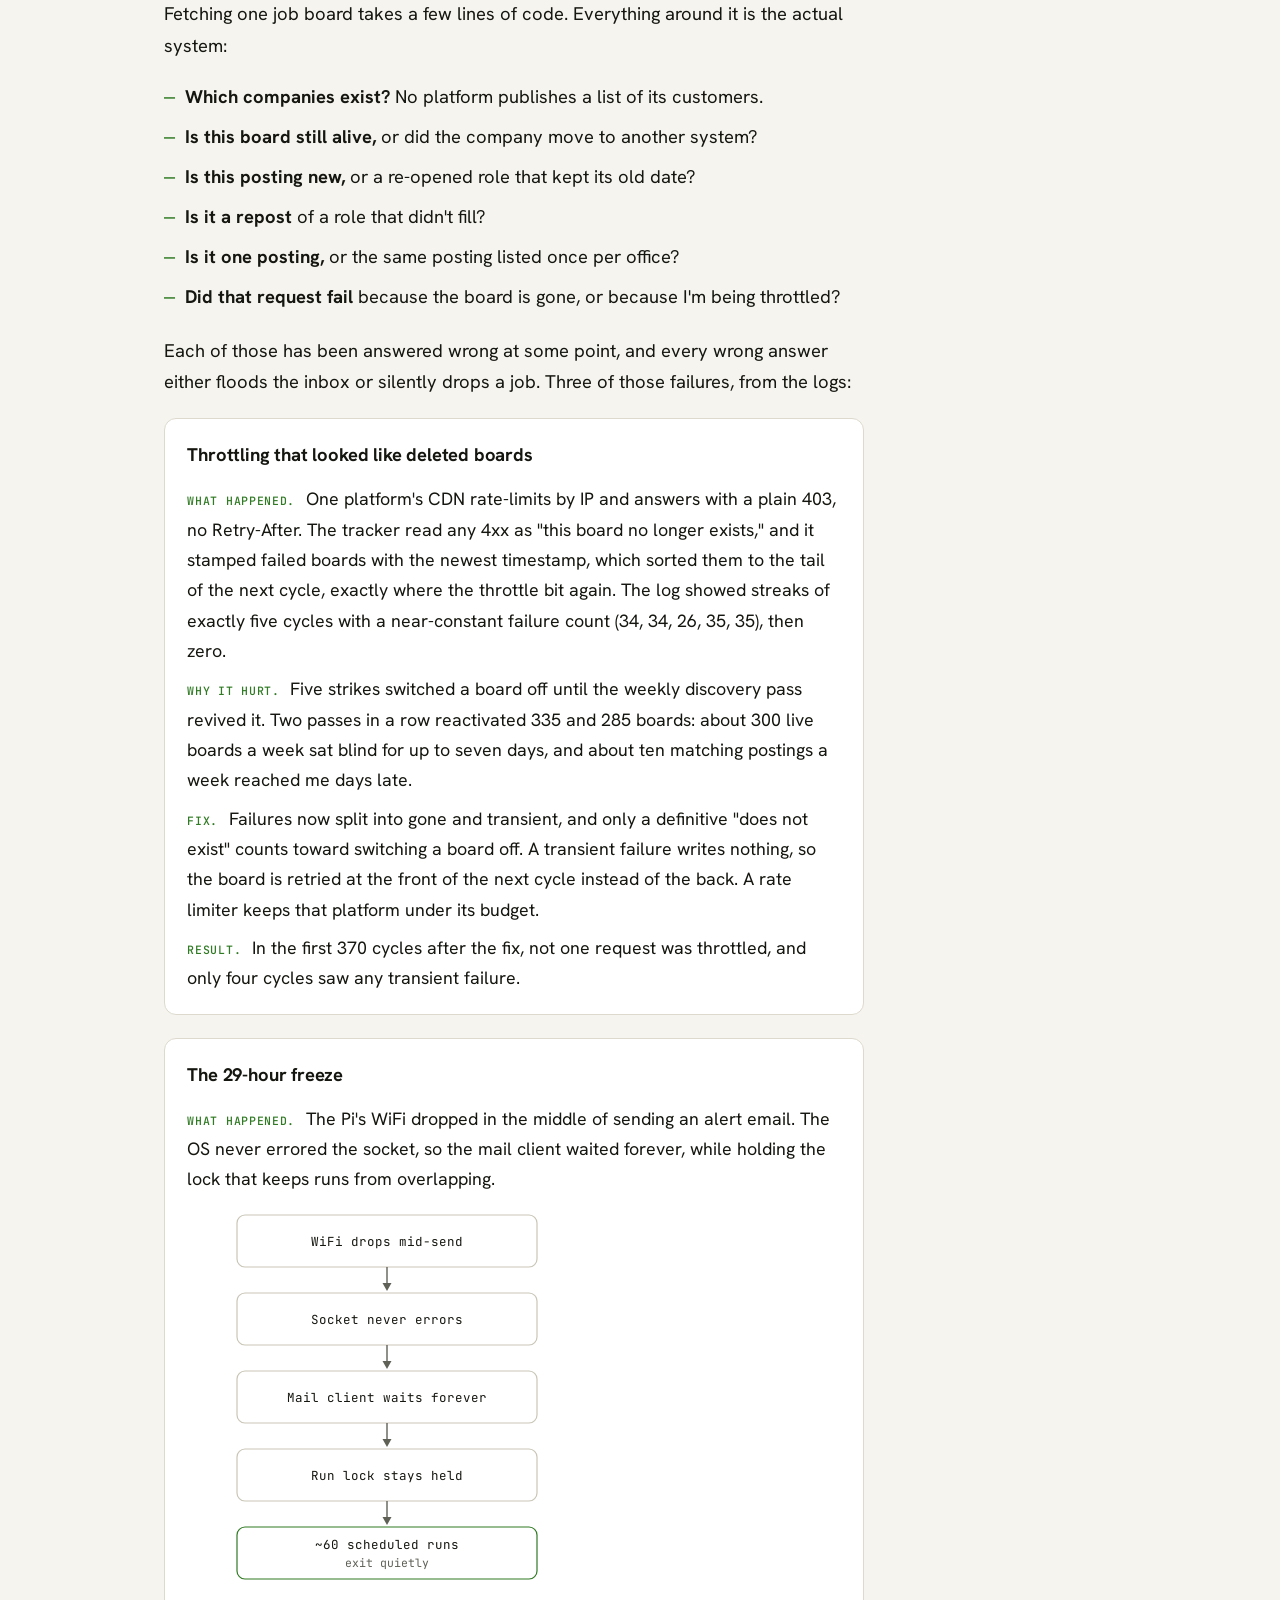
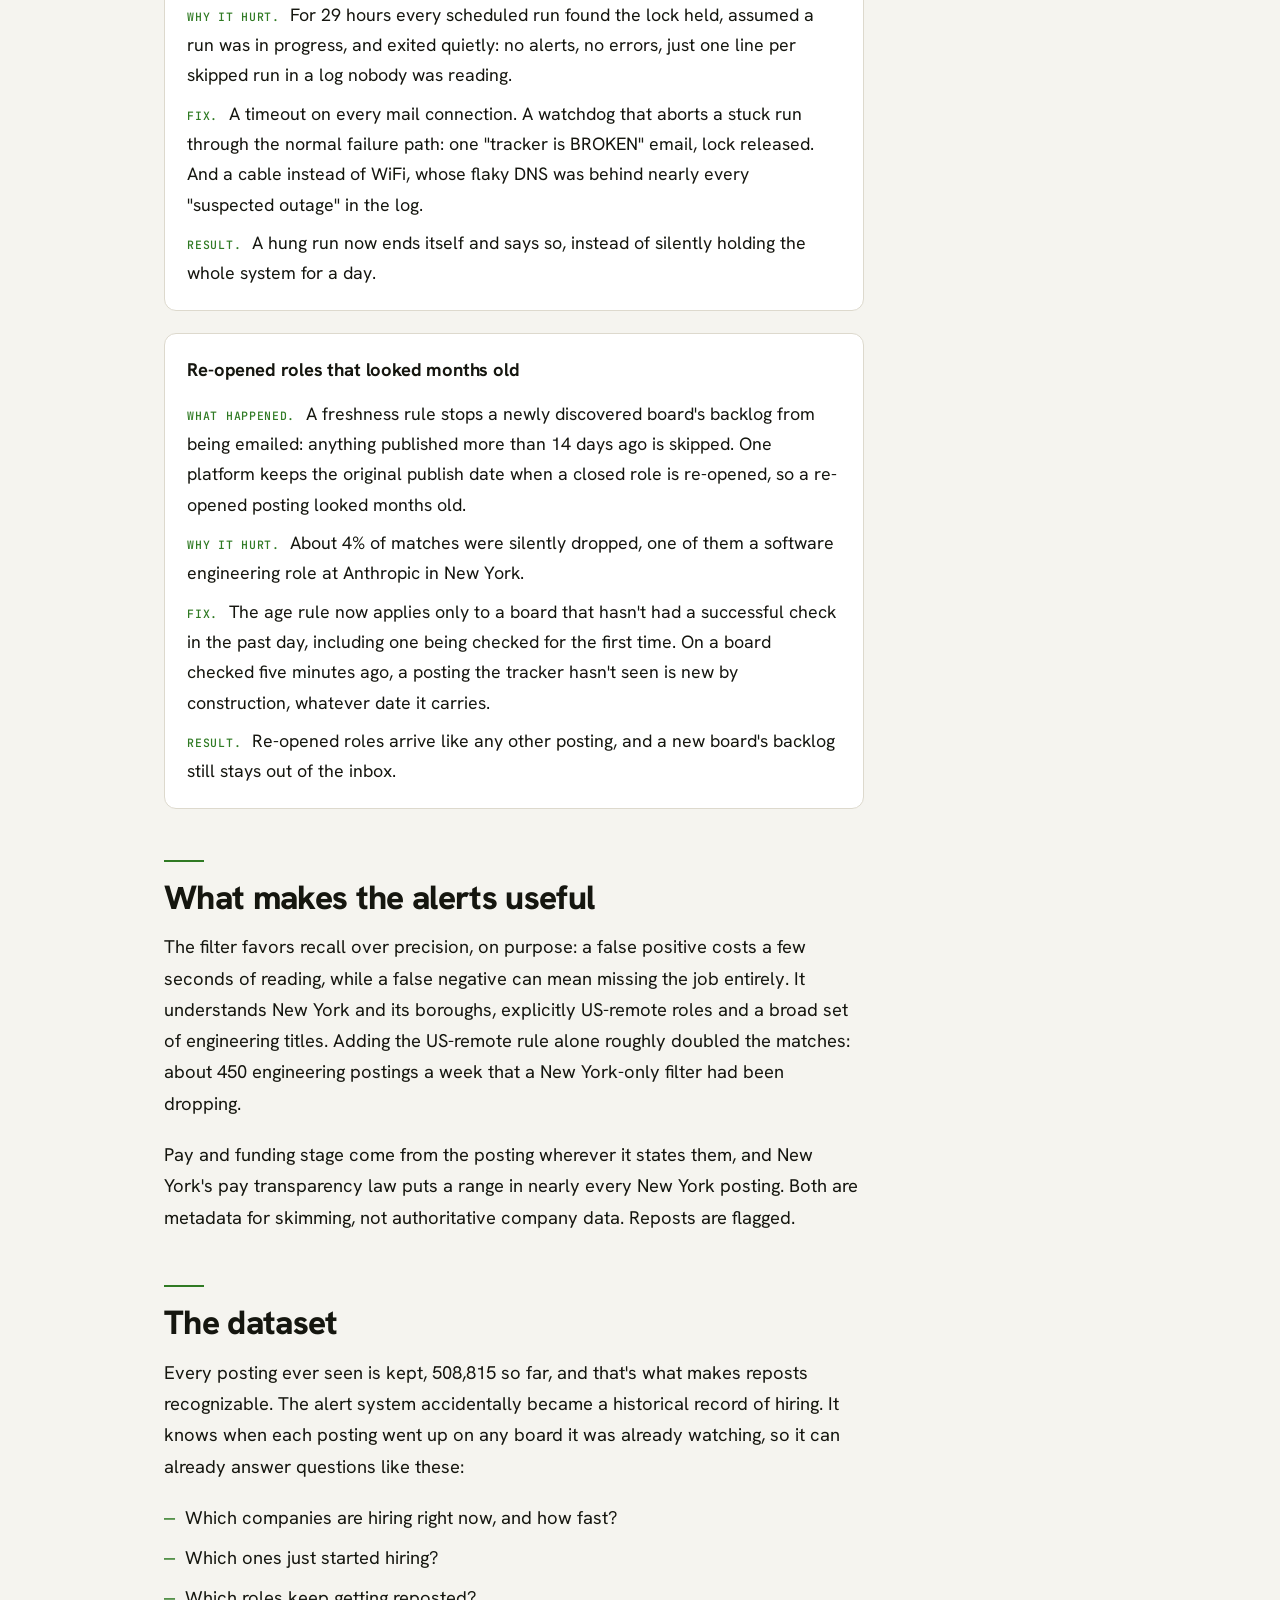
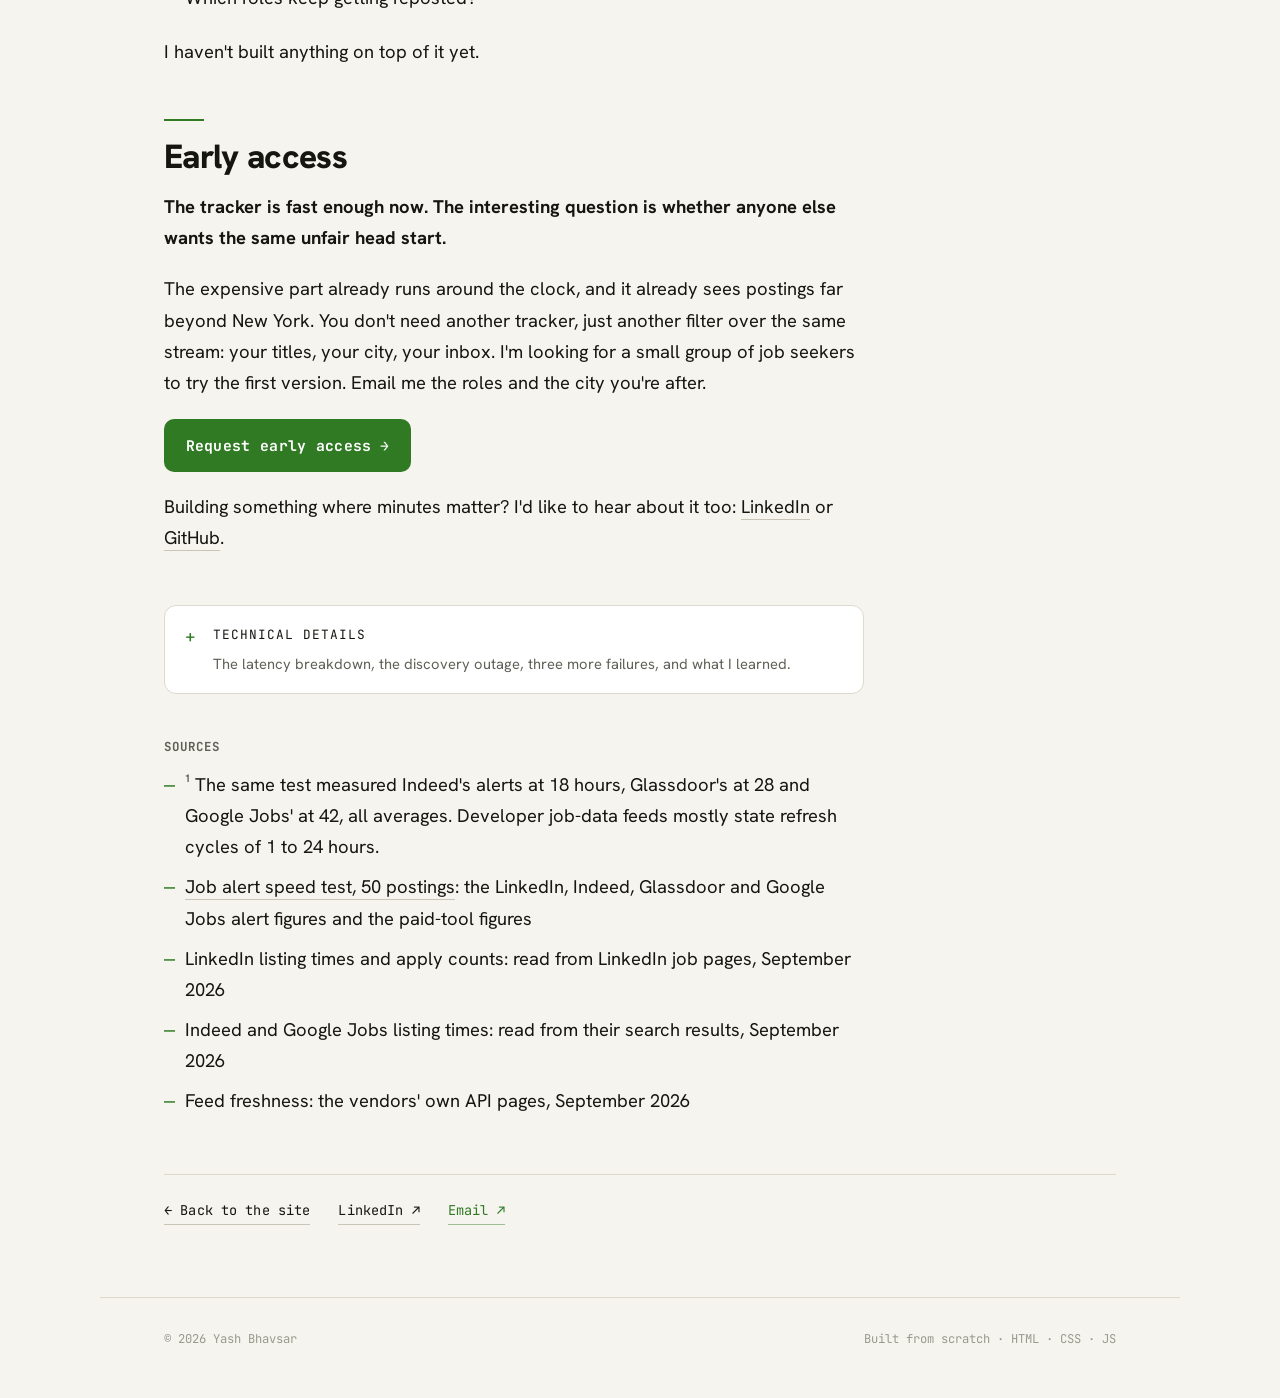
==== commit 4420bbbb: "Name the job-alerts project Savitar; move the post to /writing/savitar/ The old /writing/job-boards-" ====
--- a/writing/job-boards-raspberry-pi/index.html
+++ b/writing/job-boards-raspberry-pi/index.html
@@ -2,338 +2,13 @@
 <html lang="en">
 <head>
     <meta charset="UTF-8">
-    <meta name="viewport" content="width=device-width, initial-scale=1.0">
-
-    <title>I wanted job alerts before everyone else. So I built my own. — Yash Bhavsar</title>
-    <meta name="description" content="A job alert system that sees new postings a median of 3.5 minutes after they are published, about an hour and a half before LinkedIn listed them in a spot check, on a single Raspberry Pi. What it does, how fast, and everything that broke.">
-    <meta name="author" content="Yash Bhavsar">
-    <link rel="canonical" href="https://yashexe.github.io/writing/job-boards-raspberry-pi/">
-
-    <meta name="theme-color" content="#f5f4ef" media="(prefers-color-scheme: light)">
-    <meta name="theme-color" content="#0b0c0e" media="(prefers-color-scheme: dark)">
-
-    <meta property="og:type" content="article">
-    <meta property="og:url" content="https://yashexe.github.io/writing/job-boards-raspberry-pi/">
-    <meta property="og:title" content="I wanted job alerts before everyone else. So I built my own.">
-    <meta property="og:description" content="New job postings a median of 3.5 minutes after they go live, about an hour and a half before LinkedIn listed them in a spot check, from a Raspberry Pi. What it does and everything that broke.">
-    <meta property="og:image" content="https://yashexe.github.io/assets/writing/job-alerts-card.png">
-    <meta property="og:image:width" content="1200">
-    <meta property="og:image:height" content="627">
-    <meta property="og:image:alt" content="I wanted job alerts before everyone else. So I built my own. 3.5 min median detection time, 12,441 career boards monitored.">
-    <meta property="article:published_time" content="2026-09-23">
-    <meta name="twitter:card" content="summary_large_image">
-    <meta name="twitter:image" content="https://yashexe.github.io/assets/writing/job-alerts-card.png">
-    <meta name="twitter:title" content="I wanted job alerts before everyone else. So I built my own.">
-    <meta name="twitter:description" content="New job postings a median of 3.5 minutes after they go live, from a Raspberry Pi. What it does and everything that broke.">
-
-    <link rel="icon" href="../../assets/favicon.ico" sizes="32x32">
-    <link rel="icon" type="image/svg+xml" href="../../assets/favicon.svg">
-    <link rel="apple-touch-icon" href="../../assets/apple-touch-icon.png">
-
-    <link rel="preconnect" href="https://fonts.googleapis.com">
-    <link rel="preconnect" href="https://fonts.gstatic.com" crossorigin>
-    <link href="https://fonts.googleapis.com/css2?family=Hanken+Grotesk:wght@400;500;600;700;800&family=JetBrains+Mono:wght@400;500;700&display=swap" rel="stylesheet">
-
-    <link rel="stylesheet" href="../../styles/style.css?v=20260923">
-    <link rel="stylesheet" href="../../styles/post.css?v=20260924">
-
-    <script>
-        (function () {
-            try {
-                var stored = localStorage.getItem('theme');
-                var theme = stored || (window.matchMedia('(prefers-color-scheme: light)').matches ? 'light' : 'dark');
-                document.documentElement.setAttribute('data-theme', theme);
-            } catch (e) { /* localStorage unavailable */ }
-        })();
-    </script>
-
-    <script type="application/ld+json">
-    {
-        "@context": "https://schema.org",
-        "@type": "BlogPosting",
-        "headline": "I wanted job alerts before everyone else. So I built my own.",
-        "datePublished": "2026-09-23",
-        "author": { "@type": "Person", "name": "Yash Bhavsar", "url": "https://yashexe.github.io/" },
-        "url": "https://yashexe.github.io/writing/job-boards-raspberry-pi/"
-    }
-    </script>
-
-    <script src="../../scripts/main.js" defer></script>
+    <title>Savitar — Yash Bhavsar</title>
+    <meta name="robots" content="noindex">
+    <link rel="canonical" href="https://yashexe.github.io/writing/savitar/">
+    <meta http-equiv="refresh" content="0; url=/writing/savitar/">
+    <script>location.replace("/writing/savitar/" + location.hash);</script>
 </head>
 <body>
-    <a class="skip-link" href="#post">Skip to content</a>
-
-    <header class="nav" id="top">
-        <a class="nav__logo" href="../../" aria-label="Yash Bhavsar — home">
-            <span class="nav__logo-mark">YB</span>
-            <span class="nav__logo-text">Yash Bhavsar</span>
-        </a>
-        <nav class="nav__links" aria-label="Primary">
-            <a href="../../#writing"><span class="nav__num">00</span> Writing</a>
-            <a href="../../#work"><span class="nav__num">01</span> Work</a>
-            <a href="../../#experience"><span class="nav__num">02</span> Experience</a>
-            <a href="../../#about"><span class="nav__num">03</span> About</a>
-            <a href="../../#contact"><span class="nav__num">04</span> Contact</a>
-        </nav>
-        <button class="theme-toggle" type="button" aria-label="Toggle dark mode" title="Toggle dark mode">
-            <svg class="icon-sun" viewBox="0 0 24 24" width="18" height="18" aria-hidden="true" fill="none" stroke="currentColor" stroke-width="2" stroke-linecap="round" stroke-linejoin="round"><circle cx="12" cy="12" r="5"></circle><line x1="12" y1="1" x2="12" y2="3"></line><line x1="12" y1="21" x2="12" y2="23"></line><line x1="4.22" y1="4.22" x2="5.64" y2="5.64"></line><line x1="18.36" y1="18.36" x2="19.78" y2="19.78"></line><line x1="1" y1="12" x2="3" y2="12"></line><line x1="21" y1="12" x2="23" y2="12"></line><line x1="4.22" y1="19.78" x2="5.64" y2="18.36"></line><line x1="18.36" y1="5.64" x2="19.78" y2="4.22"></line></svg>
-            <svg class="icon-moon" viewBox="0 0 24 24" width="18" height="18" aria-hidden="true" fill="none" stroke="currentColor" stroke-width="2" stroke-linecap="round" stroke-linejoin="round"><path d="M21 12.79A9 9 0 1 1 11.21 3 7 7 0 0 0 21 12.79z"></path></svg>
-        </button>
-    </header>
-
-    <main>
-        <article class="post" id="post">
-            <header class="post__head">
-                <p class="eyebrow"><span class="dot"></span>Writing · September 2026</p>
-                <h1 class="post__title">I wanted job alerts before everyone else. So I built my own.</h1>
-                <p class="post__dek">Watching 12,441 company career boards from a Raspberry Pi.</p>
-                <p class="post__meta"><span>Yash Bhavsar</span><span>8 min read</span></p>
-                <dl class="post__stats" aria-label="Key numbers">
-                    <div class="post__stat"><dt>median detection time</dt><dd>3.5 min</dd></div>
-                    <div class="post__stat"><dt>career boards monitored</dt><dd>12,441</dd></div>
-                    <div class="post__stat"><dt>postings tracked</dt><dd>508K+</dd></div>
-                </dl>
-            </header>
-            <div class="post__body">
-<p>A cold application sent a day after a posting goes live joins a pile. Sent in the first hour, it's near the top of it. Every job alert I tried arrived hours or a day late, so I built one that doesn't.</p>
-<p>It watches 12,441 company career boards from a Raspberry Pi in my apartment, checks every one of them every five minutes, and has run unattended since June. A matching posting is detected a median of 3.5 minutes after the company publishes it, and the alert follows within a couple of minutes.</p>
-<p>The interesting part was never fetching job postings. It was keeping a system reliable when it depends on twelve thousand sources it doesn't control, any of which can throttle it, go down, or report a brand-new posting as months old.</p>
-<h2>Why job alerts are slow</h2>
-<p>Most startups don't run their own careers site. They rent one from an applicant tracking system, and a handful of those systems host the career boards of nearly every venture-backed company I care about. LinkedIn, Indeed and the aggregators get their copies downstream of those boards, on their own schedule.</p>
-<svg class="flow flow--wide" viewBox="0 0 908 196" role="img" aria-label="Everyone else: company career board, then aggregators and job sites, then your alert, hours to a day. This tracker: company career board, then the tracker, then your alert, in minutes."><text class="flow__label" x="4" y="14">EVERYONE ELSE</text><rect class="flow__box" x="4" y="24" width="240" height="60" rx="8"/><text class="flow__text" x="124.0" y="50.0" text-anchor="middle">Company</text><text class="flow__text flow__text--sub" x="124.0" y="68.0" text-anchor="middle">career board</text><rect class="flow__box" x="334" y="24" width="240" height="60" rx="8"/><text class="flow__text" x="454.0" y="50.0" text-anchor="middle">Aggregators</text><text class="flow__text flow__text--sub" x="454.0" y="68.0" text-anchor="middle">and job sites</text><rect class="flow__box" x="664" y="24" width="240" height="60" rx="8"/><text class="flow__text" x="784.0" y="50.0" text-anchor="middle">Your alert</text><text class="flow__text flow__text--sub" x="784.0" y="68.0" text-anchor="middle">hours to a day</text><line class="flow__arrow" x1="244" y1="54.0" x2="325" y2="54.0"/><path class="flow__head" d="M324,49.5 L332,54.0 L324,58.5 z"/><line class="flow__arrow" x1="574" y1="54.0" x2="655" y2="54.0"/><path class="flow__head" d="M654,49.5 L662,54.0 L654,58.5 z"/><text class="flow__label" x="4" y="118">THIS TRACKER</text><rect class="flow__box" x="4" y="128" width="240" height="60" rx="8"/><text class="flow__text" x="124.0" y="154.0" text-anchor="middle">Company</text><text class="flow__text flow__text--sub" x="124.0" y="172.0" text-anchor="middle">career board</text><rect class="flow__box flow__box--db" x="334" y="128" width="240" height="60" rx="8"/><text class="flow__text" x="454.0" y="163.0" text-anchor="middle">The tracker</text><rect class="flow__box flow__box--db" x="664" y="128" width="240" height="60" rx="8"/><text class="flow__text" x="784.0" y="154.0" text-anchor="middle">Your alert</text><text class="flow__text flow__text--sub" x="784.0" y="172.0" text-anchor="middle">minutes</text><line class="flow__arrow" x1="244" y1="158.0" x2="325" y2="158.0"/><path class="flow__head" d="M324,153.5 L332,158.0 L324,162.5 z"/><line class="flow__arrow" x1="574" y1="158.0" x2="655" y2="158.0"/><path class="flow__head" d="M654,153.5 L662,158.0 L654,162.5 z"/></svg><svg class="flow flow--tall" viewBox="0 0 360 300" role="img" aria-label="Everyone else: company career board, then aggregators and job sites, then your alert, hours to a day. This tracker: company career board, then the tracker, then your alert, in minutes."><text class="flow__label" x="6" y="16">EVERYONE ELSE</text><rect class="flow__box" x="6" y="28" width="160" height="64" rx="8"/><text class="flow__text" x="86.0" y="56.0" text-anchor="middle">Company</text><text class="flow__text flow__text--sub" x="86.0" y="74.0" text-anchor="middle">career board</text><rect class="flow__box" x="6" y="128" width="160" height="64" rx="8"/><text class="flow__text" x="86.0" y="156.0" text-anchor="middle">Aggregators</text><text class="flow__text flow__text--sub" x="86.0" y="174.0" text-anchor="middle">and job sites</text><rect class="flow__box" x="6" y="228" width="160" height="64" rx="8"/><text class="flow__text" x="86.0" y="256.0" text-anchor="middle">Your alert</text><text class="flow__text flow__text--sub" x="86.0" y="274.0" text-anchor="middle">hours to a day</text><line class="flow__arrow" x1="86.0" y1="92" x2="86.0" y2="119"/><path class="flow__head" d="M81.5,118 L86.0,126 L90.5,118 z"/><line class="flow__arrow" x1="86.0" y1="192" x2="86.0" y2="219"/><path class="flow__head" d="M81.5,218 L86.0,226 L90.5,218 z"/><text class="flow__label" x="194" y="16">THIS TRACKER</text><rect class="flow__box" x="194" y="28" width="160" height="64" rx="8"/><text class="flow__text" x="274.0" y="56.0" text-anchor="middle">Company</text><text class="flow__text flow__text--sub" x="274.0" y="74.0" text-anchor="middle">career board</text><rect class="flow__box flow__box--db" x="194" y="128" width="160" height="64" rx="8"/><text class="flow__text" x="274.0" y="165.0" text-anchor="middle">The tracker</text><rect class="flow__box flow__box--db" x="194" y="228" width="160" height="64" rx="8"/><text class="flow__text" x="274.0" y="256.0" text-anchor="middle">Your alert</text><text class="flow__text flow__text--sub" x="274.0" y="274.0" text-anchor="middle">minutes</text><line class="flow__arrow" x1="274.0" y1="92" x2="274.0" y2="119"/><path class="flow__head" d="M269.5,118 L274.0,126 L278.5,118 z"/><line class="flow__arrow" x1="274.0" y1="192" x2="274.0" y2="219"/><path class="flow__head" d="M269.5,218 L274.0,226 L278.5,218 z"/></svg>
-<p class="flow__caption">Same posting, same company board. The only difference is who's watching it.</p>
-<p>So the tracker isn't trying to be a better job site. It removes the aggregation delay by watching the source.</p>
-<h2>What you actually get</h2>
-<p>When something matches, it lands in your inbox. The filter is deliberately broad, so on a weekday it finds about 180 matching postings, each one emailed within a couple of minutes of being found. Here's the shape of an alert, with the postings invented:</p>
-<figure class="email" aria-label="Example alert email, postings invented"><div class="email__head"><div class="email__row"><span class="email__k">From</span><span>Job alerts</span><span class="email__when">just now</span></div><div class="email__row"><span class="email__k">Subject</span><span class="email__subject">3 new NY jobs</span></div></div><pre class="email__body"><code>3 new NY job posting(s):
-
-Forward Deployed Engineer @ Northwind Labs — $170K – $210K [Series B]
-  Deployments · Hybrid · Full-time · posted today
-  New York, NY
-  https://careers.northwind.example/jobs/4821
-
-Senior Backend Engineer, Data Platform @ Fernbrook Health — $180,000 – $215,000
-  Engineering · Remote · Full-time · posted today
-  Remote (United States)
-  https://careers.fernbrook.example/jobs/0917
-
-Solutions Engineer @ Corvane AI — $150,000 – $185,000
-  Solutions · Hybrid · posted 2d ago
-  New York, NY, Boston, MA
-  https://careers.corvane.example/jobs/3380
-  (⚠ seen under a different posting ID 1x before at this company, most recently 2026-08-14 16:05:03)
-</code></pre></figure>
-<p>Every part of an entry is dropped when a board doesn't supply it. The warning on the last one flags a repost, since a role posted twice is often one that didn't fill.</p>
-<p>Want these for your own job search? I'm looking for a few people to try it first.</p>
-<p class="cta-wrap"><a class="cta" href="mailto:yashbhavsar3602@gmail.com?subject=Early%20access&amp;body=Roles%3A%20%0ACity%3A%20">Request early access <span aria-hidden="true">→</span></a></p>
-<h2>How fast it is</h2>
-<p>The tracker detects a matching posting a median of 3.5 minutes after the company publishes it. That's measured on 342 matching postings over four days in September 2026, by comparing the platform's own publish timestamp with the moment the tracker first recorded the job, on the two platforms that report a reliable publish time. Platforms are anonymized.</p>
-<div class="table-wrap"><table>
-<thead>
-<tr>
-<th></th>
-<th>Postings</th>
-<th>p50</th>
-<th>p90</th>
-<th>Within 10 min</th>
-<th>Within 30 min</th>
-</tr>
-</thead>
-<tbody>
-<tr>
-<td>Platform A</td>
-<td>98</td>
-<td>3.4 min</td>
-<td>5.7 min</td>
-<td>96%</td>
-<td>97%</td>
-</tr>
-<tr>
-<td>Platform B</td>
-<td>244</td>
-<td>3.5 min</td>
-<td>34 min</td>
-<td>83%</td>
-<td>89%</td>
-</tr>
-<tr>
-<td>Both</td>
-<td>342</td>
-<td>3.5 min</td>
-<td>26 min</td>
-<td>86%</td>
-<td>91%</td>
-</tr>
-</tbody>
-</table></div>
-<p>To see what those minutes buy, I checked LinkedIn directly. On one afternoon in September I took 17 postings the tracker had seen two to eight hours earlier and looked each one up. Eleven were listed, a median of about an hour and a half after the tracker saw them, and two of them four to five hours after; one was a tie, a company that posted to LinkedIn at the same moment. By the time I looked, 4 to 44 people had already applied or clicked apply on each listing, and one had drawn 39 within about two hours of appearing. I couldn't find the other six, mostly AI startups, on LinkedIn at all, even three to six hours later. LinkedIn shows only the hour a job was listed, so each gap is good to about half an hour, and 17 postings is a small sample.</p>
-<p>The next afternoon I ran the same check on Indeed and Google Jobs with 18 fresh postings. Indeed records the minute it adds each job: it had 7 of the 18, every one after the tracker, a median of about two hours later. Google Jobs had just one, a role the company had apparently posted to LinkedIn two days before it reached its own careers page, the only posting in either check the tracker didn't see first.</p>
-<p>For additional context, a published test measured LinkedIn's alert emails at 31 hours after posting on average. The paid alert tool that ran the test measured its own at 8 minutes.¹</p>
-<blockquote>
-<p><strong>The difference between a few minutes and 8 is probably not meaningful. The difference between minutes and a day is the product.</strong></p>
-</blockquote>
-<h2>How it watches 12,441 companies</h2>
-<svg class="flow flow--wide" viewBox="0 0 1012 104" role="img" aria-label="Weekly discovery feeds 12,441 live boards, polled every 5 minutes into 508,815 recorded postings, filtered by title and location into an alert email."><rect class="flow__box" x="4" y="22" width="148" height="60" rx="8"/><text class="flow__text" x="78.0" y="48.0" text-anchor="middle">Discovery</text><text class="flow__text flow__text--sub" x="78.0" y="66.0" text-anchor="middle">weekly</text><rect class="flow__box flow__box--db" x="176" y="22" width="148" height="60" rx="8"/><text class="flow__text" x="250.0" y="48.0" text-anchor="middle">12,441</text><text class="flow__text flow__text--sub" x="250.0" y="66.0" text-anchor="middle">live boards</text><rect class="flow__box" x="348" y="22" width="148" height="60" rx="8"/><text class="flow__text" x="422.0" y="48.0" text-anchor="middle">Poll</text><text class="flow__text flow__text--sub" x="422.0" y="66.0" text-anchor="middle">every 5 min</text><rect class="flow__box flow__box--db" x="520" y="22" width="148" height="60" rx="8"/><text class="flow__text" x="594.0" y="48.0" text-anchor="middle">508,815</text><text class="flow__text flow__text--sub" x="594.0" y="66.0" text-anchor="middle">postings</text><rect class="flow__box" x="692" y="22" width="148" height="60" rx="8"/><text class="flow__text" x="766.0" y="48.0" text-anchor="middle">Filter</text><text class="flow__text flow__text--sub" x="766.0" y="66.0" text-anchor="middle">titles + location</text><rect class="flow__box" x="864" y="22" width="148" height="60" rx="8"/><text class="flow__text" x="938.0" y="57.0" text-anchor="middle">Alert email</text><line class="flow__arrow" x1="152" y1="52.0" x2="167" y2="52.0"/><path class="flow__head" d="M166,47.5 L174,52.0 L166,56.5 z"/><line class="flow__arrow" x1="324" y1="52.0" x2="339" y2="52.0"/><path class="flow__head" d="M338,47.5 L346,52.0 L338,56.5 z"/><line class="flow__arrow" x1="496" y1="52.0" x2="511" y2="52.0"/><path class="flow__head" d="M510,47.5 L518,52.0 L510,56.5 z"/><line class="flow__arrow" x1="668" y1="52.0" x2="683" y2="52.0"/><path class="flow__head" d="M682,47.5 L690,52.0 L682,56.5 z"/><line class="flow__arrow" x1="840" y1="52.0" x2="855" y2="52.0"/><path class="flow__head" d="M854,47.5 L862,52.0 L854,56.5 z"/></svg><svg class="flow flow--tall" viewBox="0 0 300 472" role="img" aria-label="Weekly discovery feeds 12,441 live boards, polled every 5 minutes into 508,815 recorded postings, filtered by title and location into an alert email."><rect class="flow__box" x="40" y="8" width="220" height="56" rx="8"/><text class="flow__text" x="150.0" y="32.0" text-anchor="middle">Discovery</text><text class="flow__text flow__text--sub" x="150.0" y="50.0" text-anchor="middle">weekly</text><rect class="flow__box flow__box--db" x="40" y="88" width="220" height="56" rx="8"/><text class="flow__text" x="150.0" y="112.0" text-anchor="middle">12,441</text><text class="flow__text flow__text--sub" x="150.0" y="130.0" text-anchor="middle">live boards</text><rect class="flow__box" x="40" y="168" width="220" height="56" rx="8"/><text class="flow__text" x="150.0" y="192.0" text-anchor="middle">Poll</text><text class="flow__text flow__text--sub" x="150.0" y="210.0" text-anchor="middle">every 5 min</text><rect class="flow__box flow__box--db" x="40" y="248" width="220" height="56" rx="8"/><text class="flow__text" x="150.0" y="272.0" text-anchor="middle">508,815</text><text class="flow__text flow__text--sub" x="150.0" y="290.0" text-anchor="middle">postings</text><rect class="flow__box" x="40" y="328" width="220" height="56" rx="8"/><text class="flow__text" x="150.0" y="352.0" text-anchor="middle">Filter</text><text class="flow__text flow__text--sub" x="150.0" y="370.0" text-anchor="middle">titles + location</text><rect class="flow__box" x="40" y="408" width="220" height="56" rx="8"/><text class="flow__text" x="150.0" y="441.0" text-anchor="middle">Alert email</text><line class="flow__arrow" x1="150.0" y1="64" x2="150.0" y2="79"/><path class="flow__head" d="M145.5,78 L150.0,86 L154.5,78 z"/><line class="flow__arrow" x1="150.0" y1="144" x2="150.0" y2="159"/><path class="flow__head" d="M145.5,158 L150.0,166 L154.5,158 z"/><line class="flow__arrow" x1="150.0" y1="224" x2="150.0" y2="239"/><path class="flow__head" d="M145.5,238 L150.0,246 L154.5,238 z"/><line class="flow__arrow" x1="150.0" y1="304" x2="150.0" y2="319"/><path class="flow__head" d="M145.5,318 L150.0,326 L154.5,318 z"/><line class="flow__arrow" x1="150.0" y1="384" x2="150.0" y2="399"/><path class="flow__head" d="M145.5,398 L150.0,406 L154.5,398 z"/></svg>
-<p class="flow__caption">Discovery runs weekly. Everything after it runs every five minutes.</p>
-<p>None of those applicant tracking systems publishes a list of its customers, so the tracker builds and maintains its own: 12,441 live boards, monitored continuously.</p>
-<p>Every five minutes the tracker checks every known board. That's 12,441 boards × 288 cycles, about 3.58 million board checks a day from one Raspberry Pi.</p>
-<p>Before the speed work, a cycle over 11,345 boards took 424 seconds. Two changes brought the core poll down to 29 seconds; the rest of today's 135 seconds is spent on purpose.</p>
-<div class="table-wrap"><table>
-<thead>
-<tr>
-<th>Stage</th>
-<th>Cycle time</th>
-</tr>
-</thead>
-<tbody>
-<tr>
-<td>Before: every board fetched in full</td>
-<td>424 s</td>
-</tr>
-<tr>
-<td>Boards answer "unchanged" in one round trip</td>
-<td>176 s</td>
-</tr>
-<tr>
-<td>HTTP client with a C parser</td>
-<td>29 s, the core poll</td>
-</tr>
-<tr>
-<td>Deliberate rate limit on one platform</td>
-<td>~110 s</td>
-</tr>
-<tr>
-<td>Today: full production cycle, fifth platform included</td>
-<td>~135 s</td>
-</tr>
-</tbody>
-</table></div>
-<p>Most of the speedup came from the boards themselves: almost none change in any five-minute window, so more than 99% of the boards that can answer "unchanged" do, with nothing to parse. The rest was a CPU problem disguised as a network one. On the Pi, the old HTTP client spent about 25 ms of CPU per request and pegged a core; one with a C parser does the same request in about 2.</p>
-<h2>What breaks</h2>
-<p>Fetching one job board takes a few lines of code. Everything around it is the actual system:</p>
-<ul>
-<li><strong>Which companies exist?</strong> No platform publishes a list of its customers.</li>
-<li><strong>Is this board still alive,</strong> or did the company move to another system?</li>
-<li><strong>Is this posting new,</strong> or a re-opened role that kept its old date?</li>
-<li><strong>Is it a repost</strong> of a role that didn't fill?</li>
-<li><strong>Is it one posting,</strong> or the same posting listed once per office?</li>
-<li><strong>Did that request fail</strong> because the board is gone, or because I'm being throttled?</li>
-</ul>
-<p>Each of those has been answered wrong at some point, and every wrong answer either floods the inbox or silently drops a job. Three of those failures, from the logs:</p>
-<div class="incident">
-<h3>Throttling that looked like deleted boards</h3>
-<ul>
-<li><strong>What happened.</strong> One platform's CDN rate-limits by IP and answers with a plain 403, no Retry-After. The tracker read any 4xx as "this board no longer exists," and it stamped failed boards with the newest timestamp, which sorted them to the tail of the next cycle, exactly where the throttle bit again. The log showed streaks of exactly five cycles with a near-constant failure count (34, 34, 26, 35, 35), then zero.</li>
-<li><strong>Why it hurt.</strong> Five strikes switched a board off until the weekly discovery pass revived it. Two passes in a row reactivated 335 and 285 boards: about 300 live boards a week sat blind for up to seven days, and about ten matching postings a week reached me days late.</li>
-<li><strong>Fix.</strong> Failures now split into gone and transient, and only a definitive "does not exist" counts toward switching a board off. A transient failure writes nothing, so the board is retried at the front of the next cycle instead of the back. A rate limiter keeps that platform under its budget.</li>
-<li><strong>Result.</strong> In the first 370 cycles after the fix, not one request was throttled, and only four cycles saw any transient failure.</li>
-</ul>
-</div>
-<div class="incident">
-<h3>The 29-hour freeze</h3>
-<ul>
-<li><strong>What happened.</strong> The Pi's WiFi dropped in the middle of sending an alert email. The OS never errored the socket, so the mail client waited forever, while holding the lock that keeps runs from overlapping.</li>
-</ul>
-<svg class="flow flow--narrow" viewBox="0 0 400 378" role="img" aria-label="WiFi drops mid-send, the socket never errors, the mail client waits forever, the run lock stays held, and about 60 scheduled runs exit quietly."><rect class="flow__box" x="50" y="6" width="300" height="52" rx="8"/><text class="flow__text" x="200.0" y="37.0" text-anchor="middle">WiFi drops mid-send</text><rect class="flow__box" x="50" y="84" width="300" height="52" rx="8"/><text class="flow__text" x="200.0" y="115.0" text-anchor="middle">Socket never errors</text><rect class="flow__box" x="50" y="162" width="300" height="52" rx="8"/><text class="flow__text" x="200.0" y="193.0" text-anchor="middle">Mail client waits forever</text><rect class="flow__box" x="50" y="240" width="300" height="52" rx="8"/><text class="flow__text" x="200.0" y="271.0" text-anchor="middle">Run lock stays held</text><rect class="flow__box flow__box--db" x="50" y="318" width="300" height="52" rx="8"/><text class="flow__text" x="200.0" y="340.0" text-anchor="middle">~60 scheduled runs</text><text class="flow__text flow__text--sub" x="200.0" y="358.0" text-anchor="middle">exit quietly</text><line class="flow__arrow" x1="200.0" y1="58" x2="200.0" y2="75"/><path class="flow__head" d="M195.5,74 L200.0,82 L204.5,74 z"/><line class="flow__arrow" x1="200.0" y1="136" x2="200.0" y2="153"/><path class="flow__head" d="M195.5,152 L200.0,160 L204.5,152 z"/><line class="flow__arrow" x1="200.0" y1="214" x2="200.0" y2="231"/><path class="flow__head" d="M195.5,230 L200.0,238 L204.5,230 z"/><line class="flow__arrow" x1="200.0" y1="292" x2="200.0" y2="309"/><path class="flow__head" d="M195.5,308 L200.0,316 L204.5,308 z"/></svg>
-<ul>
-<li><strong>Why it hurt.</strong> For 29 hours every scheduled run found the lock held, assumed a run was in progress, and exited quietly: no alerts, no errors, just one line per skipped run in a log nobody was reading.</li>
-<li><strong>Fix.</strong> A timeout on every mail connection. A watchdog that aborts a stuck run through the normal failure path: one "tracker is BROKEN" email, lock released. And a cable instead of WiFi, whose flaky DNS was behind nearly every "suspected outage" in the log.</li>
-<li><strong>Result.</strong> A hung run now ends itself and says so, instead of silently holding the whole system for a day.</li>
-</ul>
-</div>
-<div class="incident">
-<h3>Re-opened roles that looked months old</h3>
-<ul>
-<li><strong>What happened.</strong> A freshness rule stops a newly discovered board's backlog from being emailed: anything published more than 14 days ago is skipped. One platform keeps the original publish date when a closed role is re-opened, so a re-opened posting looked months old.</li>
-<li><strong>Why it hurt.</strong> About 4% of matches were silently dropped, one of them a software engineering role at Anthropic in New York.</li>
-<li><strong>Fix.</strong> The age rule now applies only to a board that hasn't had a successful check in the past day, including one being checked for the first time. On a board checked five minutes ago, a posting the tracker hasn't seen is new by construction, whatever date it carries.</li>
-<li><strong>Result.</strong> Re-opened roles arrive like any other posting, and a new board's backlog still stays out of the inbox.</li>
-</ul>
-</div>
-<h2>What makes the alerts useful</h2>
-<p>The filter favors recall over precision, on purpose: a false positive costs a few seconds of reading, while a false negative can mean missing the job entirely. It understands New York and its boroughs, explicitly US-remote roles and a broad set of engineering titles. Adding the US-remote rule alone roughly doubled the matches: about 450 engineering postings a week that a New York-only filter had been dropping.</p>
-<p>Pay and funding stage come from the posting wherever it states them, and New York's pay transparency law puts a range in nearly every New York posting. Both are metadata for skimming, not authoritative company data. Reposts are flagged.</p>
-<h2>The dataset</h2>
-<p>Every posting ever seen is kept, 508,815 so far, and that's what makes reposts recognizable. The alert system accidentally became a historical record of hiring. It knows when each posting went up on any board it was already watching, so it can already answer questions like these:</p>
-<ul>
-<li>Which companies are hiring right now, and how fast?</li>
-<li>Which ones just started hiring?</li>
-<li>Which roles keep getting reposted?</li>
-</ul>
-<p>I haven't built anything on top of it yet.</p>
-<h2>Early access</h2>
-<p><strong>The tracker is fast enough now. The interesting question is whether anyone else wants the same unfair head start.</strong></p>
-<p>The expensive part already runs around the clock, and it already sees postings far beyond New York. You don't need another tracker, just another filter over the same stream: your titles, your city, your inbox. I'm looking for a small group of job seekers to try the first version. Email me the roles and the city you're after.</p>
-<p class="cta-wrap"><a class="cta" href="mailto:yashbhavsar3602@gmail.com?subject=Early%20access&amp;body=Roles%3A%20%0ACity%3A%20">Request early access <span aria-hidden="true">→</span></a></p>
-<p>Building something where minutes matter? I'd like to hear about it too: <a href="https://www.linkedin.com/in/yash-bhav">LinkedIn</a> or <a href="https://github.com/yashexe">GitHub</a>.</p>
-<details class="tech"><summary><span class="tech__label">Technical details</span><span class="tech__hint">The latency breakdown, the discovery outage, three more failures, and what I learned.</span></summary><div class="tech__body">
-<h3>Latency by platform</h3>
-<p>Platform A's number is essentially the schedule: each board is checked every five minutes, so a new posting waits two and a half minutes on average, with the platform's own edge cache adding up to about a minute on top. Platform B's slower tail is mostly on its side. Seven of its slowest postings were late because of a bug of mine, since fixed, but even without them about 14% of its postings took more than ten minutes to appear. Its responses aren't served from a cache, so its publish timestamp is probably set before a posting reaches the public board. The other platforms weren't part of this measurement.</p>
-<h3>The company list</h3>
-<p>A weekly discovery pass over a public, web-scale dataset produces candidate boards, and each one is checked against the live board before it's stored. The list holds 12,441 live boards, and the weekly pass now adds only one to three a week. An outside check says it's close to complete for the companies I care about: of the boards on those systems linked from three months of Hacker News "Who is hiring" threads, 87% were already on it, and the few live ones it lacked had no matching roles.</p>
-<p>The list didn't start saturated. One deeper discovery pass in August found 1,466 live boards the weekly pass had never seen, Mistral AI, Whoop, Wayve and Riot Games among them. At least one live board never appears in the public dataset at all and was added by hand.</p>
-<p>That same month the public dataset's query service died and stayed down for weeks. Nothing alerted: polling kept delivering from the known boards while the company list silently froze at 5,204. The service turned out to be a thin layer over static files that were still being published, so the tracker now reads those directly and depends on nothing but object storage. A discovery source that's been dead for two weeks now puts a warning in every alert email.</p>
-<h3>More failures</h3>
-<div class="incident">
-<h3>The run the OOM killer took</h3>
-<ul>
-<li><strong>What happened.</strong> On the first full baseline, the run died with no traceback and no failure email. Fetches were outrunning the database writes, and completed but unprocessed responses piled up until the OOM killer took the process. One board fetched with descriptions can be tens of megabytes; the biggest I've measured are 29 MB and 41 MB.</li>
-<li><strong>Why it hurt.</strong> A killed process can't report its own death. The only symptom was a cycle that never finished.</li>
-<li><strong>Fix.</strong> Capping requests in flight isn't enough, because the memory lives after the fetch. Each worker now fully processes a board before fetching its next one, which caps parsed responses at the worker count. That ordering is the backpressure.</li>
-<li><strong>Result.</strong> Peak memory is bounded by the worker count, whatever the boards weigh, and a cycle cut short resumes with the boards it never reached.</li>
-</ul>
-</div>
-<div class="incident">
-<h3>One row per location, not per posting</h3>
-<ul>
-<li><strong>What happened.</strong> The fifth platform lists a multi-location posting once per location, under the same id. One veterinary chain's board had 569 rows for 273 jobs.</li>
-<li><strong>Why it hurt.</strong> The tracker de-duplicates by id, so the first version only ever judged the first location listed. 56 of the 457 matching postings in stock would have been missed, every one with its New York or US-remote location listed second or later.</li>
-<li><strong>Fix.</strong> Rows are merged into one posting that carries every location.</li>
-<li><strong>Result.</strong> Caught on the platform's first live cycle, before a single match was lost.</li>
-</ul>
-</div>
-<div class="incident">
-<h3>The 15-minute lockout</h3>
-<ul>
-<li><strong>What happened.</strong> One platform's per-board API has no "unchanged" answer, and a short burst of requests earned a 15-minute IP-wide lockout with no Retry-After.</li>
-<li><strong>Why it hurt.</strong> Polling its boards one by one wasn't viable at any useful speed.</li>
-<li><strong>Fix.</strong> The platform turned out to run a public search across all of its customers' postings, so the tracker walks its New York results instead: about a dozen requests a cycle.</li>
-<li><strong>Result.</strong> Every New York posting from that platform's customers in about two seconds a cycle, including boards no discovery pass ever found.</li>
-</ul>
-</div>
-<h3>Plumbing</h3>
-<p>Around the poll sit incremental commits, oldest-checked boards first so an interrupted cycle resumes where it starved, and a durable queue of matches that's only cleared once the email is confirmed sent. The alert email's footer carries diagnostics, because it's the one channel that still works when the Pi won't take an SSH connection.</p>
-<h3>What I learned</h3>
-<ul>
-<li><strong>Measure before adding coverage.</strong> When I added a third platform, its 1,805 boards turned out to add about 40 matching postings a week against about 850 from the first two, while the latency work that same week cut the cycle 14x. Every platform since has been measured with a throwaway poll first.</li>
-<li><strong>A transient failure must never look like a deletion.</strong></li>
-<li><strong>Bound the work you've parsed, not just the requests in flight.</strong></li>
-<li><strong>On a small machine, the CPU can be the bottleneck of a network job.</strong></li>
-<li><strong>Check whether a platform publishes its own feed</strong> before polling its boards one by one.</li>
-<li><strong>Check whether a list is one row per posting or one row per location</strong> before trusting its counts.</li>
-<li><strong>Silence is the worst failure mode.</strong> Anything that can fail quietly needs something watching it. Here that's a watchdog on every run, a warning when discovery goes stale and a warning when a feed stops answering.</li>
-</ul>
-</div></details>
-<h3>Sources</h3>
-<ul>
-<li>¹ The same test measured Indeed's alerts at 18 hours, Glassdoor's at 28 and Google Jobs' at 42, all averages. Developer job-data feeds mostly state refresh cycles of 1 to 24 hours.</li>
-<li><a href="https://scoutify.com/blog/best-instant-job-alert-tool/">Job alert speed test, 50 postings</a>: the LinkedIn, Indeed, Glassdoor and Google Jobs alert figures and the paid-tool figures</li>
-<li>LinkedIn listing times and apply counts: read from LinkedIn job pages, September 2026</li>
-<li>Indeed and Google Jobs listing times: read from their search results, September 2026</li>
-<li>Feed freshness: the vendors' own API pages, September 2026</li>
-</ul>
-            </div>
-            <footer class="post__foot">
-                <a class="link-mono" href="../../">← Back to the site</a>
-                <a class="link-mono" href="https://www.linkedin.com/in/yash-bhav" target="_blank" rel="noopener">LinkedIn <span aria-hidden="true">↗</span></a>
-                <a class="link-mono link-mono--accent" href="mailto:yashbhavsar3602@gmail.com">Email <span aria-hidden="true">↗</span></a>
-            </footer>
-        </article>
-    </main>
-
-    <footer class="footer">
-        <span>© <span id="year"></span> Yash Bhavsar</span>
-        <span class="footer__meta">Built from scratch · HTML · CSS · JS</span>
-    </footer>
+    <p>This post moved to <a href="/writing/savitar/">yashexe.github.io/writing/savitar/</a>.</p>
 </body>
 </html>
